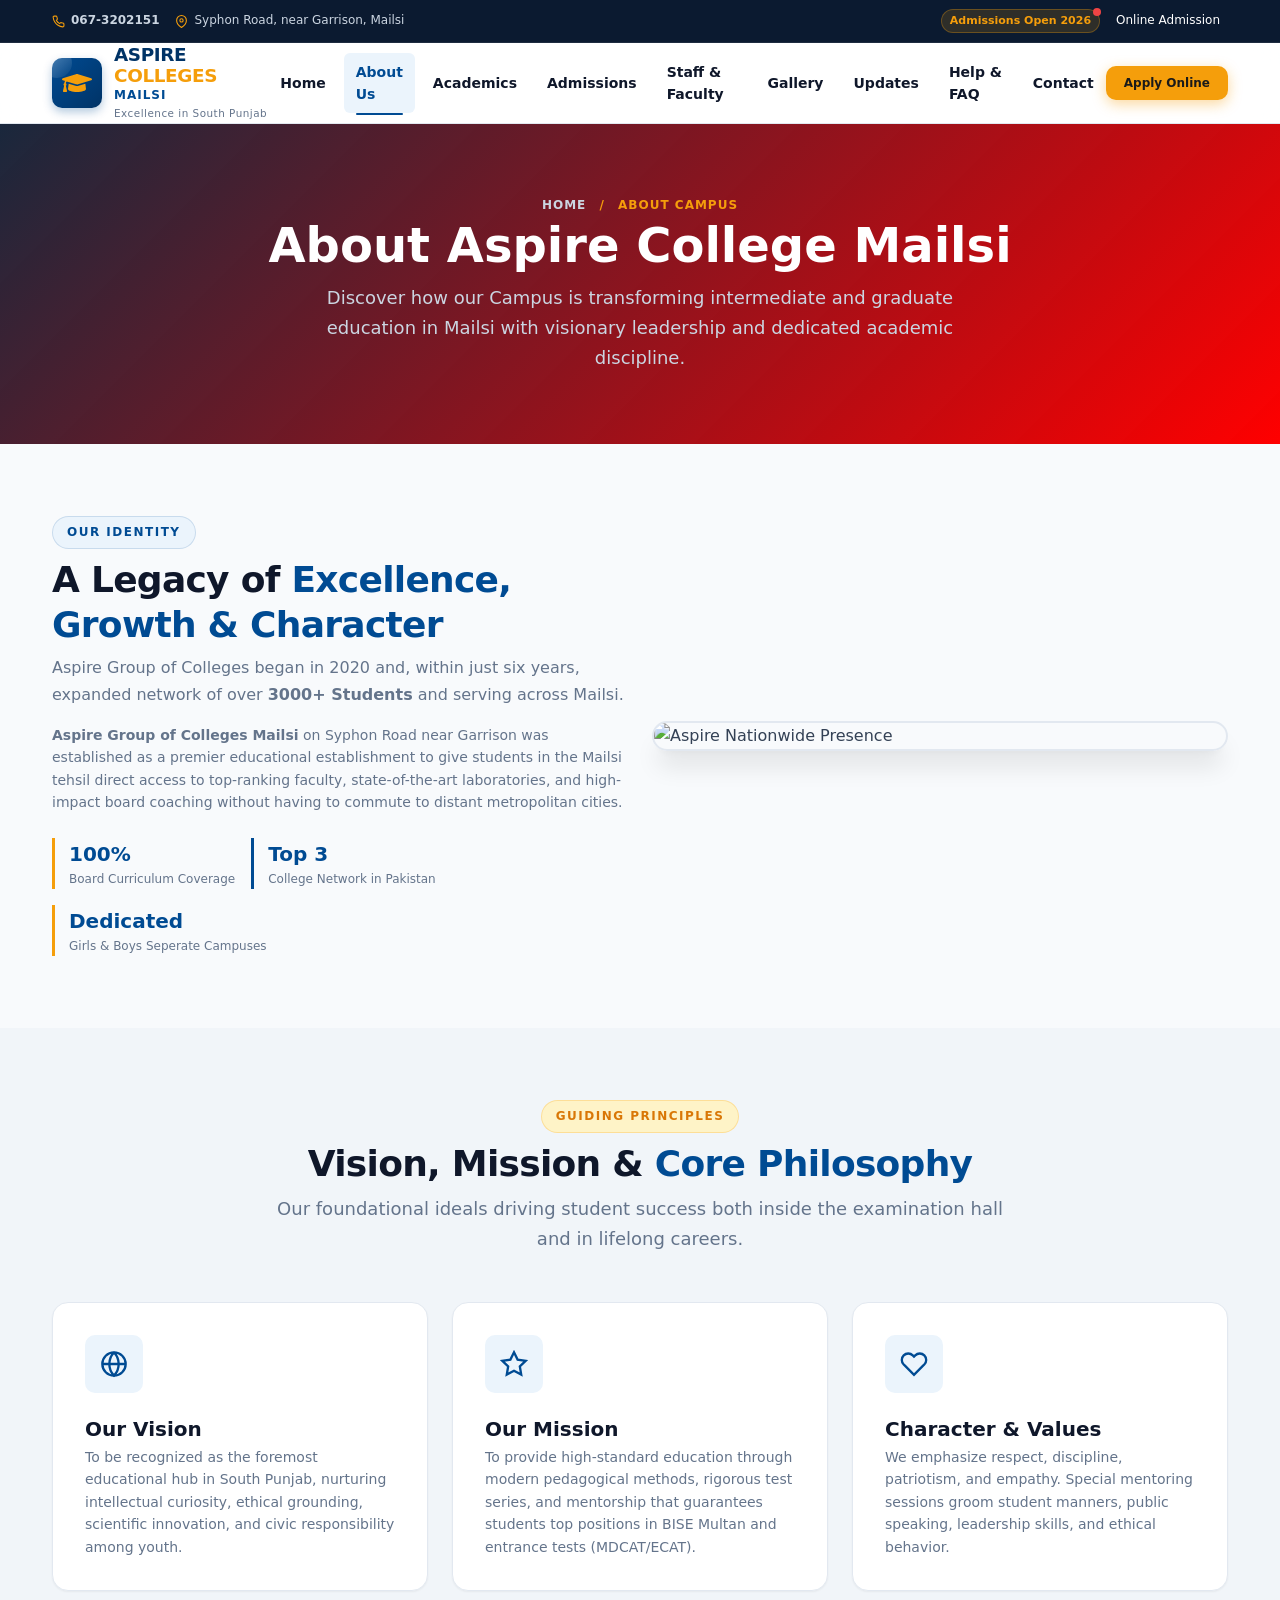
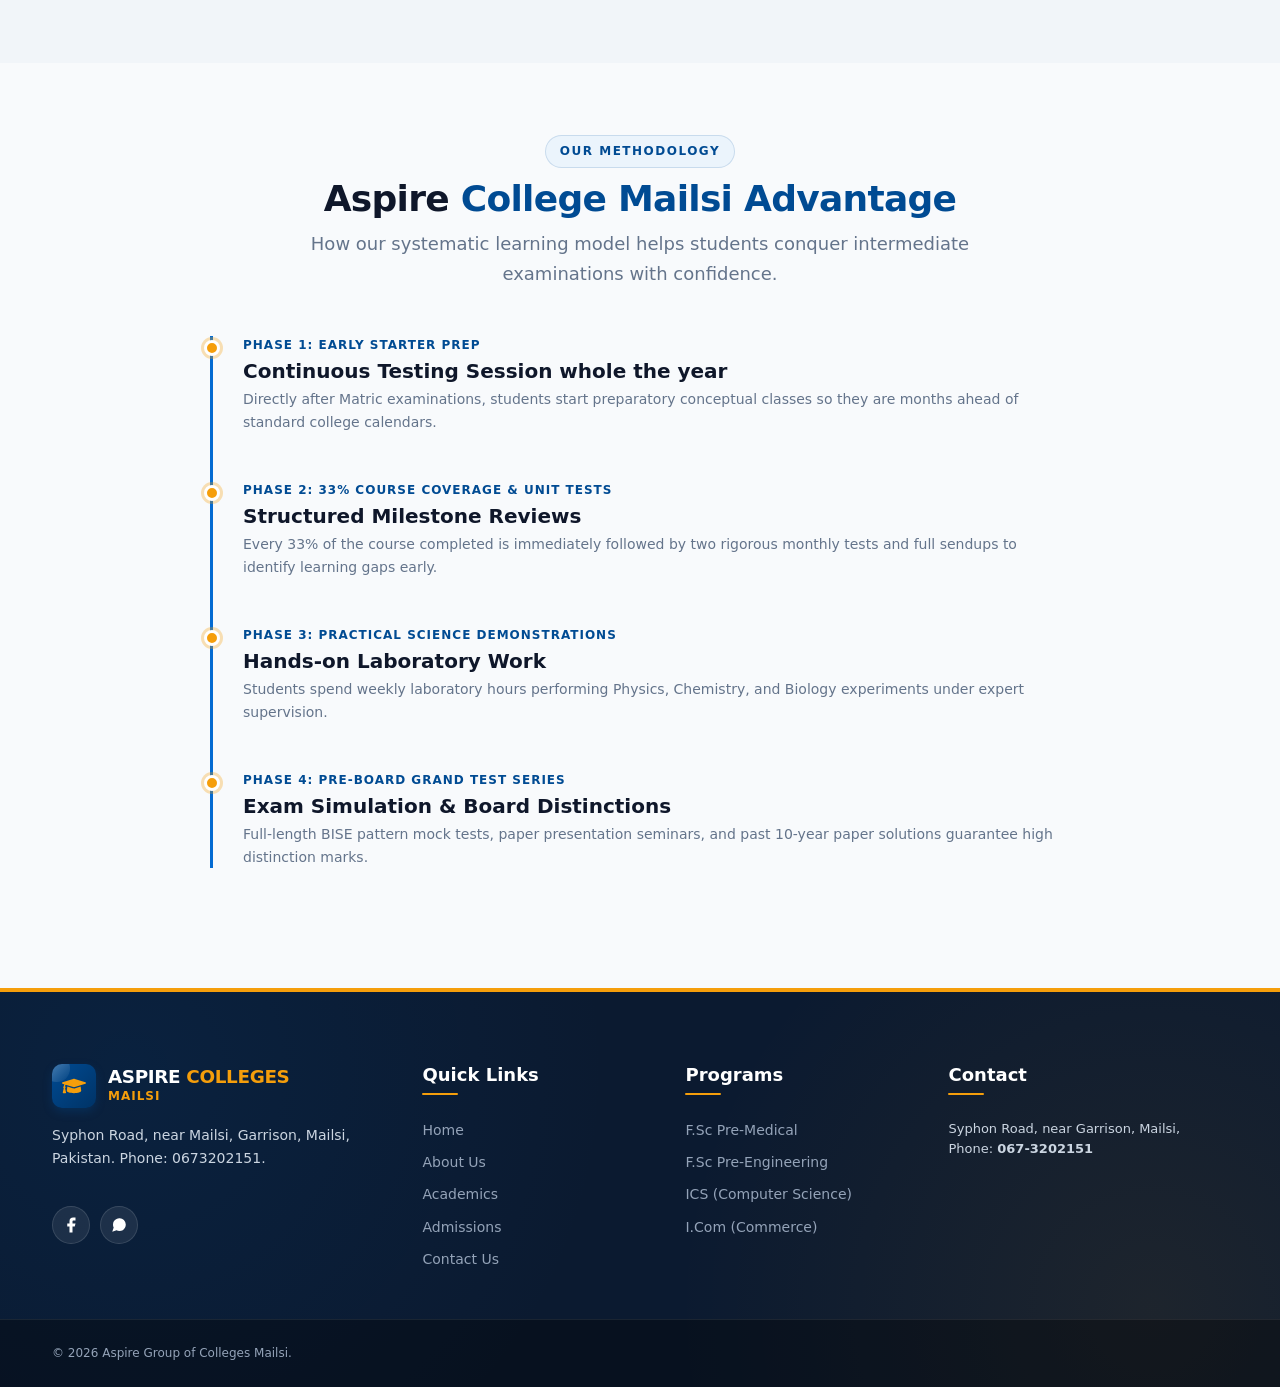
==== about.html @ 78baab75 "Updated Files" ====
<!DOCTYPE html>
<html lang="en">
<head>
  <meta charset="UTF-8">
  <meta name="viewport" content="width=device-width, initial-scale=1.0">
  <title>About Us | Aspire Group of Colleges Mailsi</title>
  <meta name="description" content="Discover the history, leadership, vision, and core values of Aspire Group of Colleges Mailsi (Ahmad Campus), located on Syphon Road near Garrison, Mailsi.">

  <!-- Style Sheets -->
  <link rel="stylesheet" href="css/variables.css">
  <link rel="stylesheet" href="css/base.css">
  <link rel="stylesheet" href="css/navbar.css">
  <link rel="stylesheet" href="css/footer.css">
  <link rel="stylesheet" href="css/components.css">
  <link rel="stylesheet" href="css/animations.css">

  <style>
    .page-hero {
      background: linear-gradient(135deg, rgba(11, 26, 48, 0.94) 0%, red),
                  url('https://aspirecolleges.edu.pk/wp-content/uploads/2023/12/campas-banner.jpg') center/cover no-repeat;
      padding: var(--space-3xl) 0;
      color: #ffffff;
      text-align: center;
    }

    .page-hero h1 {
      color: #ffffff;
      margin-bottom: var(--space-sm);
    }

    .breadcrumb {
      display: flex;
      justify-content: center;
      gap: 8px;
      font-size: var(--font-xs);
      color: var(--color-gold);
      text-transform: uppercase;
      font-weight: 700;
      letter-spacing: 1px;
    }

    .breadcrumb a {
      color: #cbd5e1;
    }

    .timeline {
      position: relative;
      max-width: 860px;
      margin: var(--space-2xl) auto 0;
      padding-left: 30px;
      border-left: 3px solid var(--color-primary-light);
    }

    .timeline-item {
      position: relative;
      margin-bottom: var(--space-2xl);
    }

    .timeline-item::before {
      content: "";
      position: absolute;
      left: -39px;
      top: 4px;
      width: 16px;
      height: 16px;
      background: var(--color-gold);
      border: 3px solid #ffffff;
      border-radius: 50%;
      box-shadow: 0 0 0 3px rgba(245, 158, 11, 0.3);
    }

    .timeline-year {
      font-size: var(--font-xs);
      font-weight: 800;
      color: var(--color-primary);
      text-transform: uppercase;
      letter-spacing: 1px;
      margin-bottom: 4px;
    }
  </style>
</head>
<body>

  <!-- Top Communication Bar -->
  <div class="top-bar">
    <div class="container top-bar-inner">
      <div class="top-bar-contact">
        <a href="tel:0673202151" class="top-bar-item">
          <svg viewBox="0 0 24 24" fill="none" stroke="currentColor" stroke-width="2"><path d="M22 16.92v3a2 2 0 0 1-2.18 2 19.79 19.79 0 0 1-8.63-3.07 19.5 19.5 0 0 1-6-6 19.79 19.79 0 0 1-3.07-8.67A2 2 0 0 1 4.11 2h3a2 2 0 0 1 2 1.72 12.84 12.84 0 0 0 .7 2.81 2 2 0 0 1-.45 2.11L8.09 9.91a16 16 0 0 0 6 6l1.27-1.27a2 2 0 0 1 2.11-.45 12.84 12.84 0 0 0 2.81.7A2 2 0 0 1 22 16.92z"></path></svg>
          <strong>067-3202151</strong>
        </a>
        <span class="top-bar-item">
          <svg viewBox="0 0 24 24" fill="none" stroke="currentColor" stroke-width="2"><path d="M21 10c0 7-9 13-9 13s-9-6-9-13a9 9 0 0 1 18 0z"></path><circle cx="12" cy="10" r="3"></circle></svg>
          Syphon Road, near Garrison, Mailsi
        </span>
      </div>
      <div class="top-bar-actions">
        <span class="top-bar-badge pulse-badge">Admissions Open 2026</span>
        <a href="admissions.html" class="top-bar-link">Online Admission</a>
      </div>
    </div>
  </div>

  <!-- Header -->
  <header class="main-header">
    <div class="container header-inner">
      <a href="index.html" class="header-brand">
        <div class="brand-crest">
          <svg viewBox="0 0 640 512"><path d="M622.34 153.2L343.4 67.5c-15.2-4.67-31.6-4.67-46.79 0L17.66 153.2c-23.54 7.23-23.54 38.36 0 45.59l48.63 14.94c-10.67 13.19-17.23 29.28-17.88 46.9C38.78 266.15 32 276.11 32 288c0 10.78 5.68 19.85 13.86 25.65L20.33 428.53C18.11 438.52 25.71 448 35.94 448h56.11c10.24 0 17.84-9.48 15.62-19.47L82.14 313.65C90.32 307.85 96 298.78 96 288c0-11.57-6.47-21.25-15.66-26.87.76-15.02 8.44-28.3 20.69-36.72L296.6 284.5c9.06 2.78 26.44 6.25 46.79 0l278.95-85.7c23.55-7.24 23.55-38.36 0-45.6zM352.79 315.09c-28.53 8.76-52.84 3.92-65.59 0l-145.02-44.55L128 384c0 35.35 85.96 64 192 64s192-28.65 192-64l-14.18-113.47-145.03 44.56z"/></svg>
        </div>
        <div class="brand-text">
          <div class="brand-name">ASPIRE <span>COLLEGES</span></div>
          <div class="brand-campus">Mailsi</div>
          <div class="brand-tagline">Excellence in South Punjab</div>
        </div>
      </a>

      <nav class="nav-menu" aria-label="Main Navigation">
        <a href="index.html" class="nav-link">Home</a>
        <a href="about.html" class="nav-link active">About Us</a>
        <a href="academics.html" class="nav-link">Academics</a>
        <a href="admissions.html" class="nav-link">Admissions</a>
        <a href="staff.html" class="nav-link">Staff & Faculty</a>
        <a href="gallery.html" class="nav-link">Gallery</a>
        <a href="updates.html" class="nav-link">Updates</a>
        <a href="help.html" class="nav-link">Help & FAQ</a>
        <a href="contact.html" class="nav-link">Contact</a>
      </nav>

      <div class="header-actions">
        <a href="admissions.html" class="btn btn-gold btn-sm btn-apply-pulse">Apply Online</a>
        <button class="mobile-toggle" aria-label="Toggle navigation menu">
          <span></span><span></span><span></span>
        </button>
      </div>
    </div>
  </header>

  <!-- Mobile Drawer -->
  <div class="mobile-drawer-overlay"></div>
  <aside class="mobile-drawer">
    <div class="mobile-drawer-header">
      <div class="brand-name" style="font-size: 1rem;">ASPIRE <span>MAILSI</span></div>
      <button class="drawer-close-btn">&times;</button>
    </div>
    <nav class="mobile-drawer-nav">
      <a href="index.html" class="mobile-nav-link">Home</a>
      <a href="about.html" class="mobile-nav-link active">About Us</a>
      <a href="academics.html" class="mobile-nav-link">Academics</a>
      <a href="admissions.html" class="mobile-nav-link">Admissions</a>
      <a href="staff.html" class="mobile-nav-link">Staff & Faculty</a>
      <a href="gallery.html" class="mobile-nav-link">Gallery</a>
      <a href="updates.html" class="mobile-nav-link">News & Updates</a>
      <a href="help.html" class="mobile-nav-link">Help & FAQs</a>
      <a href="contact.html" class="mobile-nav-link">Contact Us</a>
    </nav>
  </aside>

  <!-- Page Hero -->
  <section class="page-hero">
    <div class="container">
      <div class="breadcrumb">
        <a href="index.html">Home</a> &nbsp;/&nbsp; <span>About Campus</span>
      </div>
      <h1 class="reveal">About Aspire College Mailsi</h1>
      <p class="section-description" style="color: #cbd5e1; max-width: 650px; margin: 0 auto;" class="reveal delay-100">
        Discover how our Campus is transforming intermediate and graduate education in Mailsi with visionary leadership and dedicated academic discipline.
      </p>
    </div>
  </section>

  <!-- Institutional Overview -->
  <section class="section">
    <div class="container">
      <div class="grid grid-2 items-center">
        <div class="reveal-left">
          <span class="section-tag">Our Identity</span>
          <h2 class="section-title">A Legacy of <span class="highlight">Excellence, Growth & Character</span></h2>
          <p class="section-description" style="font-size: 1rem; margin-bottom: var(--space-md);">
            Aspire Group of Colleges began in 2020 and, within just six years, expanded network of over <strong>3000+ Students</strong> and serving across Mailsi.
          </p>
          <p class="card-text">
            <strong>Aspire Group of Colleges Mailsi</strong> on Syphon Road near Garrison was established as a premier educational establishment to give students in the Mailsi tehsil direct access to top-ranking faculty, state-of-the-art laboratories, and high-impact board coaching without having to commute to distant metropolitan cities.
          </p>
          <div style="display: flex; gap: var(--space-md); margin-top: var(--space-lg); flex-wrap: wrap;">
            <div style="border-left: 3px solid var(--color-gold); padding-left: 14px;">
              <strong style="color: var(--color-primary); font-size: 1.25rem;">100%</strong>
              <div style="font-size: 12px; color: var(--color-text-muted);">Board Curriculum Coverage</div>
            </div>
            <div style="border-left: 3px solid var(--color-primary); padding-left: 14px;">
              <strong style="color: var(--color-primary); font-size: 1.25rem;">Top 3</strong>
              <div style="font-size: 12px; color: var(--color-text-muted);">College Network in Pakistan</div>
            </div>
            <div style="border-left: 3px solid var(--color-gold); padding-left: 14px;">
              <strong style="color: var(--color-primary); font-size: 1.25rem;">Dedicated</strong>
              <div style="font-size: 12px; color: var(--color-text-muted);">Girls & Boys Seperate Campuses</div>
            </div>
          </div>
        </div>

        <div class="reveal-right">
          <img src="https://aspirecolleges.edu.pk/wp-content/uploads/2023/12/Nationwide-presence.jpg" alt="Aspire Nationwide Presence" style="border-radius: var(--radius-lg); box-shadow: var(--shadow-xl); border: 2px solid var(--color-border);">
        </div>
      </div>
    </div>
  </section>

  <!-- Vision, Mission & Core Values -->
  <section class="section section-alt">
    <div class="container">
      <div class="section-header reveal">
        <span class="section-tag gold">Guiding Principles</span>
        <h2 class="section-title">Vision, Mission & <span class="highlight">Core Philosophy</span></h2>
        <p class="section-description">Our foundational ideals driving student success both inside the examination hall and in lifelong careers.</p>
      </div>

      <div class="grid grid-3">
        <div class="card reveal delay-100">
          <div class="card-icon-wrapper">
            <svg viewBox="0 0 24 24" fill="none" stroke="currentColor" stroke-width="2"><circle cx="12" cy="12" r="10"></circle><path d="M12 2a14.5 14.5 0 0 0 0 20 14.5 14.5 0 0 0 0-20"></path><path d="M2 12h20"></path></svg>
          </div>
          <h3 class="card-title">Our Vision</h3>
          <p class="card-text">
            To be recognized as the foremost educational hub in South Punjab, nurturing intellectual curiosity, ethical grounding, scientific innovation, and civic responsibility among youth.
          </p>
        </div>

        <div class="card reveal delay-200">
          <div class="card-icon-wrapper">
            <svg viewBox="0 0 24 24" fill="none" stroke="currentColor" stroke-width="2"><polygon points="12 2 15.09 8.26 22 9.27 17 14.14 18.18 21.02 12 17.77 5.82 21.02 7 14.14 2 9.27 8.91 8.26 12 2"></polygon></svg>
          </div>
          <h3 class="card-title">Our Mission</h3>
          <p class="card-text">
            To provide high-standard education through modern pedagogical methods, rigorous test series, and mentorship that guarantees students top positions in BISE Multan and entrance tests (MDCAT/ECAT).
          </p>
        </div>

        <div class="card reveal delay-300">
          <div class="card-icon-wrapper">
            <svg viewBox="0 0 24 24" fill="none" stroke="currentColor" stroke-width="2"><path d="M20.84 4.61a5.5 5.5 0 0 0-7.78 0L12 5.67l-1.06-1.06a5.5 5.5 0 0 0-7.78 7.78l1.06 1.06L12 21.23l7.78-7.78 1.06-1.06a5.5 5.5 0 0 0 0-7.78z"></path></svg>
          </div>
          <h3 class="card-title">Character & Values</h3>
          <p class="card-text">
            We emphasize respect, discipline, patriotism, and empathy. Special mentoring sessions groom student manners, public speaking, leadership skills, and ethical behavior.
          </p>
        </div>
      </div>
    </div>
  </section>

  <!-- Educational Methodology: The Aspire Difference -->
  <section class="section">
    <div class="container">
      <div class="section-header reveal">
        <span class="section-tag">Our Methodology</span>
        <h2 class="section-title">Aspire <span class="highlight">College Mailsi Advantage</span></h2>
        <p class="section-description">How our systematic learning model helps students conquer intermediate examinations with confidence.</p>
      </div>

      <div class="timeline">
        <div class="timeline-item reveal delay-100">
          <div class="timeline-year">Phase 1: Early Starter Prep</div>
          <h3 class="card-title">Continuous Testing Session whole the year</h3>
          <p class="card-text">Directly after Matric examinations, students start preparatory conceptual classes so they are months ahead of standard college calendars.</p>
        </div>

        <div class="timeline-item reveal delay-200">
          <div class="timeline-year">Phase 2: 33% Course Coverage & Unit Tests</div>
          <h3 class="card-title">Structured Milestone Reviews</h3>
          <p class="card-text">Every 33% of the course completed is immediately followed by two rigorous monthly tests and full sendups to identify learning gaps early.</p>
        </div>

        <div class="timeline-item reveal delay-300">
          <div class="timeline-year">Phase 3: Practical Science Demonstrations</div>
          <h3 class="card-title">Hands-on Laboratory Work</h3>
          <p class="card-text">Students spend weekly laboratory hours performing Physics, Chemistry, and Biology experiments under expert supervision.</p>
        </div>

        <div class="timeline-item reveal delay-400">
          <div class="timeline-year">Phase 4: Pre-Board Grand Test Series</div>
          <h3 class="card-title">Exam Simulation & Board Distinctions</h3>
          <p class="card-text">Full-length BISE pattern mock tests, paper presentation seminars, and past 10-year paper solutions guarantee high distinction marks.</p>
        </div>
      </div>
    </div>
  </section>

  <!-- Footer -->
  <footer class="site-footer">
    <div class="container footer-top">
      <div class="footer-grid">
        <div class="footer-col-about">
          <div class="footer-brand">
            <div class="brand-crest" style="width: 44px; height: 44px;">
              <svg viewBox="0 0 640 512" style="width: 24px; height: 24px;"><path d="M622.34 153.2L343.4 67.5c-15.2-4.67-31.6-4.67-46.79 0L17.66 153.2c-23.54 7.23-23.54 38.36 0 45.59l48.63 14.94c-10.67 13.19-17.23 29.28-17.88 46.9C38.78 266.15 32 276.11 32 288c0 10.78 5.68 19.85 13.86 25.65L20.33 428.53C18.11 438.52 25.71 448 35.94 448h56.11c10.24 0 17.84-9.48 15.62-19.47L82.14 313.65C90.32 307.85 96 298.78 96 288c0-11.57-6.47-21.25-15.66-26.87.76-15.02 8.44-28.3 20.69-36.72L296.6 284.5c9.06 2.78 26.44 6.25 46.79 0l278.95-85.7c23.55-7.24 23.55-38.36 0-45.6zM352.79 315.09c-28.53 8.76-52.84 3.92-65.59 0l-145.02-44.55L128 384c0 35.35 85.96 64 192 64s192-28.65 192-64l-14.18-113.47-145.03 44.56z"/></svg>
            </div>
            <div class="brand-text">
              <div class="brand-name">ASPIRE <span>COLLEGES</span></div>
              <div class="brand-campus">Mailsi</div>
            </div>
          </div>
          <p class="footer-desc">Syphon Road, near Mailsi, Garrison, Mailsi, Pakistan. Phone: 0673202151.</p>
          <div class="social-links">
            <a href="https://www.facebook.com/aspirecolleges" class="social-btn social-fb" target="_blank" rel="noopener"><svg viewBox="0 0 24 24"><path d="M18 2h-3a5 5 0 0 0-5 5v3H7v4h3v8h4v-8h3l1-4h-4V7a1 1 0 0 1 1-1h3z"/></svg></a>
            <a href="https://api.whatsapp.com/send?phone=92673202151" class="social-btn social-wa" target="_blank" rel="noopener"><svg viewBox="0 0 24 24"><path d="M21 11.5a8.38 8.38 0 0 1-.9 3.8 8.5 8.5 0 0 1-7.6 4.7 8.38 8.38 0 0 1-3.8-.9L3 21l1.9-5.7a8.38 8.38 0 0 1-.9-3.8 8.5 8.5 0 0 1 4.7-7.6 8.38 8.38 0 0 1 3.8-.9h.5a8.48 8.48 0 0 1 8 8v.5z"></path></svg></a>
          </div>
        </div>
        <div>
          <h3 class="footer-heading">Quick Links</h3>
          <ul class="footer-links">
            <li class="footer-link-item"><a href="index.html">Home</a></li>
            <li class="footer-link-item"><a href="about.html">About Us</a></li>
            <li class="footer-link-item"><a href="academics.html">Academics</a></li>
            <li class="footer-link-item"><a href="admissions.html">Admissions</a></li>
            <li class="footer-link-item"><a href="contact.html">Contact Us</a></li>
          </ul>
        </div>
        <div>
          <h3 class="footer-heading">Programs</h3>
          <ul class="footer-links">
            <li class="footer-link-item"><a href="academics.html">F.Sc Pre-Medical</a></li>
            <li class="footer-link-item"><a href="academics.html">F.Sc Pre-Engineering</a></li>
            <li class="footer-link-item"><a href="academics.html">ICS (Computer Science)</a></li>
            <li class="footer-link-item"><a href="academics.html">I.Com (Commerce)</a></li>
          </ul>
        </div>
        <div>
          <h3 class="footer-heading">Contact</h3>
          <p style="color: #cbd5e1; font-size: 13px;">Syphon Road, near Garrison, Mailsi,<br>Phone: <strong>067-3202151</strong><br></p>
        </div>
      </div>
    </div>
    <div class="footer-bottom">
      <div class="container footer-bottom-inner">
        <div class="copyright-text">&copy; <span class="current-year">2026</span> Aspire Group of Colleges Mailsi.</div>
      </div>
    </div>
  </footer>

  <script src="js/main.js"></script>
  <script src="js/animations.js"></script>
</body>
</html>
---- css/variables.css ----
/* ==========================================================================
   ASPIRE GROUP OF COLLEGES MAILSI (AHMAD CAMPUS)
   Design Tokens & CSS Variables
   ========================================================================== */

:root {
  /* Brand Color Palette (Aspire Identity) */
  --color-primary: #004b93;
  --color-primary-dark: #003366;
  --color-primary-hover: #003870;
  --color-primary-light: #046bd2;
  --color-primary-subtle: #ebf4fc;
  --color-primary-glow: rgba(0, 75, 147, 0.25);

  /* Secondary & Accents */
  --color-navy: #0b1a30;
  --color-navy-surface: #132742;
  --color-gold: #f59e0b;
  --color-gold-hover: #d97706;
  --color-gold-light: #fef3c7;
  --color-gold-glow: rgba(245, 158, 11, 0.3);

  /* Functional Status Colors */
  --color-success: #10b981;
  --color-success-bg: #ecfdf5;
  --color-warning: #f59e0b;
  --color-danger: #ef4444;
  --color-info: #0284c7;

  /* Neutrals & Surfaces */
  --color-bg-page: #f8fafc;
  --color-bg-alt: #f1f5f9;
  --color-bg-card: #ffffff;
  --color-bg-glass: rgba(255, 255, 255, 0.88);
  --color-border: #e2e8f0;
  --color-border-hover: #cbd5e1;

  /* Typography Colors */
  --color-text-title: #0f172a;
  --color-text-body: #334155;
  --color-text-muted: #64748b;
  --color-text-light: #94a3b8;
  --color-text-inverse: #ffffff;

  /* Fonts */
  --font-family-base: system-ui, -apple-system, BlinkMacSystemFont, "Segoe UI", Roboto, Oxygen, Ubuntu, Cantarell, "Helvetica Neue", sans-serif;
  --font-family-heading: system-ui, -apple-system, BlinkMacSystemFont, "Segoe UI", Roboto, Oxygen, Ubuntu, Cantarell, sans-serif;

  /* Typography Scale */
  --font-xs: 0.75rem;    /* 12px */
  --font-sm: 0.875rem;   /* 14px */
  --font-base: 1rem;     /* 16px */
  --font-md: 1.125rem;   /* 18px */
  --font-lg: 1.25rem;    /* 20px */
  --font-xl: 1.5rem;     /* 24px */
  --font-2xl: 1.875rem;  /* 30px */
  --font-3xl: 2.25rem;   /* 36px */
  --font-4xl: 3rem;      /* 48px */

  /* Spacing */
  --space-xs: 0.25rem;
  --space-sm: 0.5rem;
  --space-md: 1rem;
  --space-lg: 1.5rem;
  --space-xl: 2rem;
  --space-2xl: 3rem;
  --space-3xl: 4.5rem;

  /* Radius */
  --radius-sm: 6px;
  --radius-md: 10px;
  --radius-lg: 16px;
  --radius-xl: 24px;
  --radius-full: 9999px;

  /* Elevation & Shadows */
  --shadow-sm: 0 1px 2px 0 rgba(0, 0, 0, 0.05);
  --shadow-md: 0 4px 6px -1px rgba(0, 0, 0, 0.07), 0 2px 4px -2px rgba(0, 0, 0, 0.05);
  --shadow-lg: 0 10px 15px -3px rgba(0, 0, 0, 0.08), 0 4px 6px -4px rgba(0, 0, 0, 0.04);
  --shadow-xl: 0 20px 25px -5px rgba(0, 0, 0, 0.1), 0 8px 10px -6px rgba(0, 0, 0, 0.05);
  --shadow-glow-blue: 0 0 20px rgba(0, 75, 147, 0.35);
  --shadow-glow-gold: 0 0 20px rgba(245, 158, 11, 0.4);

  /* Transitions */
  --transition-fast: 0.15s ease;
  --transition-normal: 0.3s cubic-bezier(0.16, 1, 0.3, 1);
  --transition-slow: 0.5s cubic-bezier(0.16, 1, 0.3, 1);

  /* Container */
  --container-max-width: 1240px;
  --header-height: 80px;
  --topbar-height: 42px;
}
---- css/base.css ----
/* ==========================================================================
   ASPIRE GROUP OF COLLEGES MAILSI (AHMAD CAMPUS)
   Base Styles, Reset, Grid & Utility Classes
   ========================================================================== */

*, *::before, *::after {
  box-sizing: border-box;
  margin: 0;
  padding: 0;
}

html {
  font-size: 100%;
  scroll-behavior: smooth;
  -webkit-text-size-adjust: 100%;
}

body {
  font-family: var(--font-family-base);
  font-size: var(--font-base);
  line-height: 1.6;
  color: var(--color-text-body);
  background-color: var(--color-bg-page);
  overflow-x: hidden;
  position: relative;
  -webkit-font-smoothing: antialiased;
  -moz-osx-font-smoothing: grayscale;
}

/* Typography Defaults */
h1, h2, h3, h4, h5, h6 {
  font-family: var(--font-family-heading);
  color: var(--color-text-title);
  font-weight: 700;
  line-height: 1.25;
}

h1 { font-size: clamp(2rem, 4vw + 1rem, var(--font-4xl)); }
h2 { font-size: clamp(1.6rem, 2.5vw + 0.8rem, var(--font-3xl)); }
h3 { font-size: clamp(1.25rem, 1.5vw + 0.6rem, var(--font-2xl)); }
h4 { font-size: var(--font-xl); }
h5 { font-size: var(--font-lg); }
h6 { font-size: var(--font-md); }

p {
  margin-bottom: 1rem;
}

p:last-child {
  margin-bottom: 0;
}

a {
  color: var(--color-primary-light);
  text-decoration: none;
  transition: color var(--transition-fast);
}

a:hover {
  color: var(--color-primary);
}

img, svg, video {
  display: block;
  max-width: 100%;
  height: auto;
}

ul, ol {
  list-style: none;
}

/* Common Layout Containers */
.container {
  width: 100%;
  max-width: var(--container-max-width);
  margin-left: auto;
  margin-right: auto;
  padding-left: var(--space-md);
  padding-right: var(--space-md);
}

@media (min-width: 768px) {
  .container {
    padding-left: var(--space-xl);
    padding-right: var(--space-xl);
  }
}

.section {
  padding: var(--space-3xl) 0;
  position: relative;
}

.section-alt {
  background-color: var(--color-bg-alt);
}

.section-navy {
  background-color: var(--color-navy);
  color: var(--color-text-inverse);
}

.section-navy h1, .section-navy h2, .section-navy h3, .section-navy h4 {
  color: var(--color-text-inverse);
}

.section-navy .section-subtitle {
  color: var(--color-gold);
}

/* Section Header Component */
.section-header {
  text-align: center;
  max-width: 760px;
  margin: 0 auto var(--space-2xl);
}

.section-header.text-left {
  text-align: left;
  margin-left: 0;
}

.section-tag {
  display: inline-flex;
  align-items: center;
  gap: 6px;
  font-size: var(--font-xs);
  font-weight: 700;
  text-transform: uppercase;
  letter-spacing: 1.5px;
  padding: 6px 14px;
  background-color: var(--color-primary-subtle);
  color: var(--color-primary);
  border-radius: var(--radius-full);
  margin-bottom: var(--space-sm);
  border: 1px solid rgba(0, 75, 147, 0.15);
}

.section-tag.gold {
  background-color: var(--color-gold-light);
  color: var(--color-gold-hover);
  border-color: rgba(245, 158, 11, 0.25);
}

.section-title {
  margin-bottom: var(--space-sm);
  letter-spacing: -0.02em;
}

.section-title span.highlight {
  color: var(--color-primary);
  position: relative;
}

.section-title span.highlight-gold {
  color: var(--color-gold);
}

.section-description {
  font-size: var(--font-md);
  color: var(--color-text-muted);
  line-height: 1.65;
}

.section-navy .section-description {
  color: var(--color-text-light);
}

/* Button System */
.btn {
  display: inline-flex;
  align-items: center;
  justify-content: center;
  gap: 8px;
  font-family: inherit;
  font-size: var(--font-sm);
  font-weight: 600;
  line-height: 1;
  padding: 14px 26px;
  border-radius: var(--radius-md);
  border: 2px solid transparent;
  cursor: pointer;
  transition: all var(--transition-normal);
  text-align: center;
  user-select: none;
  white-space: nowrap;
}

.btn-primary {
  background-color: var(--color-primary);
  color: #ffffff;
  box-shadow: 0 4px 14px rgba(0, 75, 147, 0.35);
}

.btn-primary:hover {
  background-color: var(--color-primary-dark);
  color: #ffffff;
  transform: translateY(-2px);
  box-shadow: 0 6px 20px rgba(0, 75, 147, 0.45);
}

.btn-gold {
  background-color: var(--color-gold);
  color: #1a1a1a;
  box-shadow: 0 4px 14px rgba(245, 158, 11, 0.35);
  font-weight: 700;
}

.btn-gold:hover {
  background-color: var(--color-gold-hover);
  color: #ffffff;
  transform: translateY(-2px);
  box-shadow: 0 6px 20px rgba(245, 158, 11, 0.45);
}

.btn-outline {
  background-color: transparent;
  border-color: var(--color-primary);
  color: var(--color-primary);
}

.btn-outline:hover {
  background-color: var(--color-primary);
  color: #ffffff;
  transform: translateY(-2px);
}

.btn-outline-white {
  background-color: transparent;
  border-color: #ffffff;
  color: #ffffff;
}

.btn-outline-white:hover {
  background-color: #ffffff;
  color: var(--color-primary);
  transform: translateY(-2px);
}

.btn-sm {
  padding: 9px 16px;
  font-size: var(--font-xs);
}

.btn-lg {
  padding: 16px 32px;
  font-size: var(--font-base);
}

.btn-block {
  display: flex;
  width: 100%;
}

/* Badges */
.badge {
  display: inline-flex;
  align-items: center;
  gap: 4px;
  padding: 4px 10px;
  font-size: var(--font-xs);
  font-weight: 600;
  border-radius: var(--radius-full);
}

.badge-primary { background: var(--color-primary-subtle); color: var(--color-primary); }
.badge-gold { background: var(--color-gold-light); color: var(--color-gold-hover); }
.badge-success { background: var(--color-success-bg); color: var(--color-success); }
.badge-navy { background: var(--color-navy); color: #ffffff; }

/* Grid Helpers */
.grid {
  display: grid;
  gap: var(--space-lg);
}

.grid-2 { grid-template-columns: repeat(1, 1fr); }
.grid-3 { grid-template-columns: repeat(1, 1fr); }
.grid-4 { grid-template-columns: repeat(1, 1fr); }

@media (min-width: 640px) {
  .grid-2 { grid-template-columns: repeat(2, 1fr); }
  .grid-3 { grid-template-columns: repeat(2, 1fr); }
  .grid-4 { grid-template-columns: repeat(2, 1fr); }
}

@media (min-width: 992px) {
  .grid-3 { grid-template-columns: repeat(3, 1fr); }
  .grid-4 { grid-template-columns: repeat(4, 1fr); }
}

/* Flex Helpers */
.flex { display: flex; }
.flex-col { flex-direction: column; }
.items-center { align-items: center; }
.justify-between { justify-content: space-between; }
.justify-center { justify-content: center; }
.gap-sm { gap: var(--space-sm); }
.gap-md { gap: var(--space-md); }
.gap-lg { gap: var(--space-lg); }

/* Text Utilities */
.text-center { text-align: center; }
.text-left { text-align: left; }
.text-right { text-align: right; }
.text-muted { color: var(--color-text-muted); }
.text-primary { color: var(--color-primary); }
.text-gold { color: var(--color-gold); }

/* Floating Action / WhatsApp Widget */
.floating-actions {
  position: fixed;
  bottom: 24px;
  right: 24px;
  z-index: 999;
  display: flex;
  flex-direction: column;
  gap: 12px;
}

.whatsapp-float {
  width: 54px;
  height: 54px;
  background-color: #25d366;
  color: #ffffff;
  border-radius: 50%;
  display: flex;
  align-items: center;
  justify-content: center;
  box-shadow: 0 4px 15px rgba(37, 211, 102, 0.45);
  transition: all var(--transition-normal);
  text-decoration: none;
}

.whatsapp-float:hover {
  transform: scale(1.1);
  color: #ffffff;
  box-shadow: 0 6px 20px rgba(37, 211, 102, 0.6);
}

.back-to-top {
  width: 44px;
  height: 44px;
  background-color: var(--color-primary);
  color: #ffffff;
  border-radius: 50%;
  display: flex;
  align-items: center;
  justify-content: center;
  box-shadow: var(--shadow-md);
  border: none;
  cursor: pointer;
  opacity: 0;
  visibility: hidden;
  transform: translateY(10px);
  transition: all var(--transition-normal);
}

.back-to-top.visible {
  opacity: 1;
  visibility: visible;
  transform: translateY(0);
}

.back-to-top:hover {
  background-color: var(--color-primary-dark);
  transform: translateY(-3px);
}

/* Reading Progress Bar */
.scroll-progress-bar {
  position: fixed;
  top: 0;
  left: 0;
  height: 3px;
  width: 0%;
  background: linear-gradient(90deg, var(--color-primary-light), var(--color-gold));
  z-index: 10000;
  transition: width 0.1s ease-out;
}
---- css/navbar.css ----
/* ==========================================================================
   ASPIRE GROUP OF COLLEGES MAILSI (AHMAD CAMPUS)
   Navigation Header, Top Bar & Mobile Menu
   ========================================================================== */

/* Top Information Bar */
.top-bar {
  background-color: var(--color-navy);
  color: var(--color-text-light);
  font-size: var(--font-xs);
  border-bottom: 1px solid rgba(255, 255, 255, 0.08);
  position: relative;
  z-index: 1001;
}

.top-bar-inner {
  display: flex;
  justify-content: space-between;
  align-items: center;
  height: var(--topbar-height);
}

.top-bar-contact {
  display: flex;
  align-items: center;
  gap: var(--space-md);
  flex-wrap: wrap;
}

.top-bar-item {
  display: inline-flex;
  align-items: center;
  gap: 6px;
  color: #cbd5e1;
  text-decoration: none;
  transition: color var(--transition-fast);
}

.top-bar-item:hover {
  color: var(--color-gold);
}

.top-bar-item svg {
  width: 13px;
  height: 13px;
  color: var(--color-gold);
  flex-shrink: 0;
}

.top-bar-actions {
  display: flex;
  align-items: center;
  gap: var(--space-sm);
}

.top-bar-badge {
  background: rgba(245, 158, 11, 0.15);
  color: var(--color-gold);
  border: 1px solid rgba(245, 158, 11, 0.3);
  padding: 2px 8px;
  border-radius: var(--radius-full);
  font-weight: 600;
  font-size: 11px;
}

.top-bar-link {
  color: #ffffff;
  font-weight: 500;
  display: inline-flex;
  align-items: center;
  gap: 4px;
  padding: 3px 8px;
  border-radius: var(--radius-sm);
  transition: background var(--transition-fast);
}

.top-bar-link:hover {
  background: rgba(255, 255, 255, 0.1);
  color: var(--color-gold);
}

/* Main Header */
.main-header {
  position: sticky;
  top: 0;
  left: 0;
  width: 100%;
  background: var(--color-bg-glass);
  backdrop-filter: blur(12px);
  -webkit-backdrop-filter: blur(12px);
  border-bottom: 1px solid var(--color-border);
  z-index: 1000;
  transition: all var(--transition-normal);
}

.main-header.header-scrolled {
  background: rgba(255, 255, 255, 0.96);
  box-shadow: var(--shadow-md);
  border-bottom-color: rgba(0, 75, 147, 0.12);
}

.header-inner {
  display: flex;
  justify-content: space-between;
  align-items: center;
  height: var(--header-height);
}

/* Brand Logo Styling */
.header-brand {
  display: flex;
  align-items: center;
  gap: 12px;
  text-decoration: none;
  user-select: none;
}

.brand-crest {
  width: 50px;
  height: 50px;
  background: linear-gradient(135deg, var(--color-primary), var(--color-primary-dark));
  border-radius: var(--radius-md);
  display: flex;
  align-items: center;
  justify-content: center;
  color: #ffffff;
  box-shadow: 0 4px 10px rgba(0, 75, 147, 0.3);
  position: relative;
  overflow: hidden;
  flex-shrink: 0;
}

.brand-crest::before {
  content: "";
  position: absolute;
  top: -20%;
  left: -20%;
  width: 60%;
  height: 60%;
  background: linear-gradient(135deg, rgba(255, 255, 255, 0.4), transparent);
  border-radius: 50%;
}

.brand-crest svg {
  width: 30px;
  height: 30px;
  fill: var(--color-gold);
}

.brand-text {
  display: flex;
  flex-direction: column;
}

.brand-name {
  font-family: var(--font-family-heading);
  font-size: 1.15rem;
  font-weight: 800;
  color: var(--color-primary-dark);
  letter-spacing: -0.02em;
  line-height: 1.15;
}

.brand-name span {
  color: var(--color-gold);
}

.brand-campus {
  font-size: 0.75rem;
  font-weight: 700;
  color: var(--color-primary);
  text-transform: uppercase;
  letter-spacing: 1px;
}

.brand-tagline {
  font-size: 0.65rem;
  color: var(--color-text-muted);
  letter-spacing: 0.5px;
}

/* Navigation Links */
.nav-menu {
  display: none;
  align-items: center;
  gap: 6px;
}

@media (min-width: 1024px) {
  .nav-menu {
    display: flex;
  }
}

.nav-link {
  color: var(--color-text-title);
  font-weight: 600;
  font-size: var(--font-sm);
  padding: 8px 12px;
  border-radius: var(--radius-sm);
  position: relative;
  transition: all var(--transition-fast);
  text-decoration: none;
}

.nav-link:hover {
  color: var(--color-primary);
  background-color: var(--color-primary-subtle);
}

.nav-link.active {
  color: var(--color-primary);
  background-color: var(--color-primary-subtle);
}

.nav-link.active::after {
  content: "";
  position: absolute;
  bottom: -2px;
  left: 12px;
  right: 12px;
  height: 2.5px;
  background-color: var(--color-primary);
  border-radius: var(--radius-full);
}

/* Header CTAs */
.header-actions {
  display: flex;
  align-items: center;
  gap: 12px;
}

.btn-apply-pulse {
  position: relative;
  overflow: hidden;
  box-shadow: 0 4px 14px rgba(245, 158, 11, 0.4);
}

.btn-apply-pulse::before {
  content: "";
  position: absolute;
  top: 50%;
  left: 50%;
  width: 120%;
  height: 120%;
  background: radial-gradient(circle, rgba(255, 255, 255, 0.5) 10%, transparent 70%);
  transform: translate(-50%, -50%) scale(0);
  animation: pulseGlow 2.5s infinite ease-out;
}

/* Mobile Toggle Hamburger */
.mobile-toggle {
  display: flex;
  flex-direction: column;
  justify-content: center;
  align-items: center;
  gap: 5px;
  width: 42px;
  height: 42px;
  background: var(--color-primary-subtle);
  border: 1px solid var(--color-border);
  border-radius: var(--radius-sm);
  cursor: pointer;
  padding: 8px;
  transition: all var(--transition-fast);
}

.mobile-toggle:hover {
  background: rgba(0, 75, 147, 0.15);
}

.mobile-toggle span {
  display: block;
  width: 22px;
  height: 2px;
  background-color: var(--color-primary-dark);
  border-radius: 2px;
  transition: all var(--transition-normal);
}

.mobile-toggle.is-active span:nth-child(1) {
  transform: translateY(7px) rotate(45deg);
}

.mobile-toggle.is-active span:nth-child(2) {
  opacity: 0;
  transform: translateX(-10px);
}

.mobile-toggle.is-active span:nth-child(3) {
  transform: translateY(-7px) rotate(-45deg);
}

@media (min-width: 1024px) {
  .mobile-toggle {
    display: none;
  }
}

/* Mobile Drawer Menu */
.mobile-drawer-overlay {
  position: fixed;
  inset: 0;
  background: rgba(11, 26, 48, 0.6);
  backdrop-filter: blur(4px);
  z-index: 1999;
  opacity: 0;
  visibility: hidden;
  transition: all var(--transition-normal);
}

.mobile-drawer-overlay.is-open {
  opacity: 1;
  visibility: visible;
}

.mobile-drawer {
  position: fixed;
  top: 0;
  right: -320px;
  width: 300px;
  height: 100vh;
  background: #ffffff;
  z-index: 2000;
  box-shadow: var(--shadow-xl);
  display: flex;
  flex-direction: column;
  transition: transform var(--transition-normal);
  overflow-y: auto;
}

.mobile-drawer.is-open {
  transform: translateX(-320px);
}

.mobile-drawer-header {
  padding: var(--space-lg);
  border-bottom: 1px solid var(--color-border);
  display: flex;
  justify-content: space-between;
  align-items: center;
}

.drawer-close-btn {
  background: none;
  border: none;
  font-size: 1.5rem;
  color: var(--color-text-muted);
  cursor: pointer;
}

.mobile-drawer-nav {
  padding: var(--space-md) var(--space-lg);
  display: flex;
  flex-direction: column;
  gap: 4px;
}

.mobile-nav-link {
  display: flex;
  align-items: center;
  gap: 12px;
  padding: 12px 14px;
  color: var(--color-text-title);
  font-weight: 600;
  font-size: var(--font-sm);
  border-radius: var(--radius-md);
  text-decoration: none;
  transition: all var(--transition-fast);
}

.mobile-nav-link svg {
  width: 18px;
  height: 18px;
  color: var(--color-primary);
}

.mobile-nav-link:hover, .mobile-nav-link.active {
  background: var(--color-primary-subtle);
  color: var(--color-primary);
}

.mobile-drawer-footer {
  margin-top: auto;
  padding: var(--space-lg);
  border-top: 1px solid var(--color-border);
  background: var(--color-bg-page);
}

.mobile-drawer-footer .contact-info {
  font-size: var(--font-xs);
  color: var(--color-text-muted);
  margin-bottom: var(--space-md);
}

/* News Flash Ticker Bar */
.news-ticker-bar {
  background: var(--color-primary-dark);
  color: #ffffff;
  padding: 8px 0;
  font-size: var(--font-xs);
  display: flex;
  align-items: center;
  overflow: hidden;
  border-bottom: 2px solid var(--color-gold);
}

.ticker-wrapper {
  display: flex;
  align-items: center;
  gap: var(--space-md);
  width: 100%;
}

.ticker-label {
  display: inline-flex;
  align-items: center;
  gap: 6px;
  background: var(--color-gold);
  color: #1a1a1a;
  font-weight: 800;
  text-transform: uppercase;
  padding: 2px 10px;
  border-radius: var(--radius-sm);
  flex-shrink: 0;
  font-size: 11px;
}

.ticker-content {
  white-space: nowrap;
  overflow: hidden;
  position: relative;
  flex-grow: 1;
}

.ticker-text {
  display: inline-block;
  animation: marquee 25s linear infinite;
}

.ticker-text a {
  color: #e2e8f0;
  margin-right: 40px;
  text-decoration: none;
}

.ticker-text a:hover {
  color: var(--color-gold);
  text-decoration: underline;
}
---- css/footer.css ----
/* ==========================================================================
   ASPIRE GROUP OF COLLEGES MAILSI (AHMAD CAMPUS)
   Footer Styles & Social Links
   ========================================================================== */

.site-footer {
  background-color: var(--color-navy);
  color: #94a3b8;
  padding-top: var(--space-3xl);
  font-size: var(--font-sm);
  border-top: 4px solid var(--color-gold);
  position: relative;
  overflow: hidden;
}

.site-footer::before {
  content: "";
  position: absolute;
  top: 0;
  left: 0;
  right: 0;
  bottom: 0;
  background: radial-gradient(circle at 10% 20%, rgba(0, 75, 147, 0.15) 0%, transparent 40%),
              radial-gradient(circle at 90% 80%, rgba(245, 158, 11, 0.08) 0%, transparent 40%);
  pointer-events: none;
}

.footer-top {
  padding-bottom: var(--space-2xl);
  position: relative;
  z-index: 1;
}

.footer-grid {
  display: grid;
  grid-template-columns: 1fr;
  gap: var(--space-2xl);
}

@media (min-width: 640px) {
  .footer-grid {
    grid-template-columns: repeat(2, 1fr);
  }
}

@media (min-width: 1024px) {
  .footer-grid {
    grid-template-columns: 1.5fr 1fr 1fr 1.3fr;
  }
}

/* Footer Column 1: Brand & About */
.footer-col-about {
  display: flex;
  flex-direction: column;
  gap: var(--space-md);
}

.footer-brand {
  display: flex;
  align-items: center;
  gap: 12px;
  text-decoration: none;
}

.footer-brand .brand-name {
  color: #ffffff;
}

.footer-brand .brand-name span {
  color: var(--color-gold);
}

.footer-brand .brand-campus {
  color: var(--color-gold);
}

.footer-desc {
  line-height: 1.65;
  color: #cbd5e1;
  font-size: var(--font-sm);
}

.footer-affiliation {
  display: inline-flex;
  align-items: center;
  gap: 8px;
  background: rgba(255, 255, 255, 0.05);
  border: 1px solid rgba(255, 255, 255, 0.1);
  padding: 8px 12px;
  border-radius: var(--radius-sm);
  font-size: var(--font-xs);
  color: #e2e8f0;
}

.footer-affiliation svg {
  width: 16px;
  height: 16px;
  color: var(--color-gold);
}

.social-links {
  display: flex;
  align-items: center;
  gap: 10px;
  margin-top: var(--space-xs);
}

.social-btn {
  width: 38px;
  height: 38px;
  background: rgba(255, 255, 255, 0.08);
  border: 1px solid rgba(255, 255, 255, 0.12);
  border-radius: 50%;
  display: flex;
  align-items: center;
  justify-content: center;
  color: #ffffff;
  transition: all var(--transition-normal);
  text-decoration: none;
}

.social-btn svg {
  width: 18px;
  height: 18px;
  fill: currentColor;
}

.social-btn:hover {
  background: var(--color-primary-light);
  color: #ffffff;
  transform: translateY(-3px);
  border-color: var(--color-primary-light);
}

.social-btn.social-fb:hover { background: #1877f2; }
.social-btn.social-insta:hover { background: #e1306c; }
.social-btn.social-wa:hover { background: #25d366; }
.social-btn.social-yt:hover { background: #ff0000; }

/* Footer Columns: Links */
.footer-heading {
  color: #ffffff;
  font-size: var(--font-md);
  font-weight: 700;
  margin-bottom: var(--space-lg);
  position: relative;
  padding-bottom: 8px;
}

.footer-heading::after {
  content: "";
  position: absolute;
  bottom: 0;
  left: 0;
  width: 36px;
  height: 2px;
  background: var(--color-gold);
  border-radius: 2px;
}

.footer-links {
  display: flex;
  flex-direction: column;
  gap: 10px;
}

.footer-link-item a {
  color: #94a3b8;
  display: inline-flex;
  align-items: center;
  gap: 8px;
  transition: all var(--transition-fast);
  text-decoration: none;
}

.footer-link-item a svg {
  width: 12px;
  height: 12px;
  color: var(--color-gold);
  transition: transform var(--transition-fast);
}

.footer-link-item a:hover {
  color: #ffffff;
  transform: translateX(4px);
}

.footer-link-item a:hover svg {
  transform: translateX(2px);
}

/* Footer Contact List */
.footer-contact-list {
  display: flex;
  flex-direction: column;
  gap: 14px;
}

.footer-contact-item {
  display: flex;
  align-items: flex-start;
  gap: 12px;
  line-height: 1.5;
  color: #cbd5e1;
}

.footer-contact-item svg {
  width: 18px;
  height: 18px;
  color: var(--color-gold);
  flex-shrink: 0;
  margin-top: 3px;
}

.footer-contact-item a {
  color: #cbd5e1;
  text-decoration: none;
  transition: color var(--transition-fast);
}

.footer-contact-item a:hover {
  color: var(--color-gold);
}

.footer-plus-code {
  display: inline-block;
  background: rgba(245, 158, 11, 0.15);
  color: var(--color-gold);
  padding: 2px 8px;
  border-radius: var(--radius-sm);
  font-family: monospace;
  font-size: var(--font-xs);
  font-weight: 700;
  margin-top: 4px;
}

/* Bottom Bar */
.footer-bottom {
  background: rgba(0, 0, 0, 0.35);
  border-top: 1px solid rgba(255, 255, 255, 0.08);
  padding: var(--space-lg) 0;
  position: relative;
  z-index: 1;
}

.footer-bottom-inner {
  display: flex;
  flex-direction: column;
  align-items: center;
  justify-content: space-between;
  gap: var(--space-md);
  text-align: center;
}

@media (min-width: 768px) {
  .footer-bottom-inner {
    flex-direction: row;
    text-align: left;
  }
}

.copyright-text {
  font-size: var(--font-xs);
  color: #94a3b8;
}

.footer-bottom-links {
  display: flex;
  align-items: center;
  gap: var(--space-lg);
  font-size: var(--font-xs);
}

.footer-bottom-links a {
  color: #94a3b8;
  text-decoration: none;
}

.footer-bottom-links a:hover {
  color: var(--color-gold);
}
---- css/components.css ----
/* ==========================================================================
   ASPIRE GROUP OF COLLEGES MAILSI (AHMAD CAMPUS)
   Component Styles: Cards, Tabs, Accordions, Forms, Tables & Modals
   ========================================================================== */

/* 1. Feature & Program Cards */
.card {
  background: var(--color-bg-card);
  border-radius: var(--radius-lg);
  border: 1px solid var(--color-border);
  padding: var(--space-xl);
  transition: all var(--transition-normal);
  position: relative;
  overflow: hidden;
  box-shadow: var(--shadow-sm);
}

.card:hover {
  transform: translateY(-5px);
  box-shadow: var(--shadow-xl);
  border-color: rgba(0, 75, 147, 0.2);
}

.card-icon-wrapper {
  width: 58px;
  height: 58px;
  background: var(--color-primary-subtle);
  color: var(--color-primary);
  border-radius: var(--radius-md);
  display: flex;
  align-items: center;
  justify-content: center;
  margin-bottom: var(--space-lg);
  transition: all var(--transition-normal);
}

.card:hover .card-icon-wrapper {
  background: var(--color-primary);
  color: #ffffff;
  transform: scale(1.08);
}

.card-icon-wrapper svg {
  width: 28px;
  height: 28px;
}

.card-title {
  font-size: var(--font-lg);
  font-weight: 700;
  margin-bottom: var(--space-xs);
  color: var(--color-text-title);
}

.card-text {
  font-size: var(--font-sm);
  color: var(--color-text-muted);
  line-height: 1.6;
  margin-bottom: var(--space-md);
}

/* Program Specific Card */
.program-card {
  background: var(--color-bg-card);
  border-radius: var(--radius-lg);
  border: 1px solid var(--color-border);
  overflow: hidden;
  display: flex;
  flex-direction: column;
  transition: all var(--transition-normal);
  box-shadow: var(--shadow-sm);
}

.program-card:hover {
  transform: translateY(-6px);
  box-shadow: var(--shadow-xl);
  border-color: var(--color-primary-light);
}

.program-card-img {
  width: 100%;
  height: 190px;
  object-fit: cover;
  position: relative;
}

.program-card-body {
  padding: var(--space-lg);
  display: flex;
  flex-direction: column;
  flex-grow: 1;
}

.program-tag {
  display: inline-block;
  font-size: 11px;
  font-weight: 700;
  text-transform: uppercase;
  color: var(--color-primary);
  background: var(--color-primary-subtle);
  padding: 3px 8px;
  border-radius: var(--radius-sm);
  margin-bottom: var(--space-xs);
  width: fit-content;
}

.program-title {
  font-size: var(--font-md);
  font-weight: 700;
  margin-bottom: var(--space-xs);
  color: var(--color-text-title);
}

.program-meta {
  display: flex;
  align-items: center;
  gap: 12px;
  font-size: var(--font-xs);
  color: var(--color-text-muted);
  margin-bottom: var(--space-md);
}

.program-meta span {
  display: flex;
  align-items: center;
  gap: 4px;
}

.program-meta svg {
  width: 13px;
  height: 13px;
  color: var(--color-primary);
}

.program-card-footer {
  margin-top: auto;
  padding-top: var(--space-md);
  border-top: 1px solid var(--color-border);
  display: flex;
  justify-content: space-between;
  align-items: center;
}

/* 2. Stats & Counter Component */
.stats-strip {
  background: linear-gradient(135deg, var(--color-navy), var(--color-primary-dark));
  color: #ffffff;
  padding: var(--space-2xl) 0;
  border-radius: var(--radius-xl);
  box-shadow: var(--shadow-xl);
  margin-top: -50px;
  position: relative;
  z-index: 10;
}

.stats-grid {
  display: grid;
  grid-template-columns: repeat(2, 1fr);
  gap: var(--space-xl);
}

@media (min-width: 992px) {
  .stats-grid {
    grid-template-columns: repeat(4, 1fr);
  }
}

.stat-item {
  display: flex;
  flex-direction: column;
  align-items: center;
  text-align: center;
  padding: 0 var(--space-md);
  position: relative;
}

.stat-item:not(:last-child)::after {
  content: "";
  position: absolute;
  right: 0;
  top: 15%;
  height: 70%;
  width: 1px;
  background: rgba(255, 255, 255, 0.15);
  display: none;
}

@media (min-width: 992px) {
  .stat-item:not(:last-child)::after {
    display: block;
  }
}

.stat-icon {
  width: 44px;
  height: 44px;
  margin-bottom: var(--space-xs);
  color: var(--color-gold);
}

.stat-number {
  font-family: var(--font-family-heading);
  font-size: clamp(2rem, 3vw, 2.75rem);
  font-weight: 800;
  color: #ffffff;
  line-height: 1.1;
  display: flex;
  align-items: center;
}

.stat-suffix {
  color: var(--color-gold);
  margin-left: 2px;
}

.stat-label {
  font-size: var(--font-xs);
  font-weight: 700;
  text-transform: uppercase;
  letter-spacing: 1px;
  color: #cbd5e1;
  margin-top: 4px;
}

/* 3. Filter Tabs (Pills) */
.filter-tabs {
  display: flex;
  align-items: center;
  justify-content: center;
  flex-wrap: wrap;
  gap: 8px;
  margin-bottom: var(--space-2xl);
}

.filter-btn {
  background: #ffffff;
  border: 1px solid var(--color-border);
  padding: 8px 18px;
  border-radius: var(--radius-full);
  font-size: var(--font-sm);
  font-weight: 600;
  color: var(--color-text-body);
  cursor: pointer;
  transition: all var(--transition-fast);
}

.filter-btn:hover {
  border-color: var(--color-primary);
  color: var(--color-primary);
}

.filter-btn.active {
  background: var(--color-primary);
  color: #ffffff;
  border-color: var(--color-primary);
  box-shadow: 0 3px 10px rgba(0, 75, 147, 0.3);
}

/* 4. Faculty & Staff Card */
.faculty-card {
  background: var(--color-bg-card);
  border-radius: var(--radius-lg);
  border: 1px solid var(--color-border);
  overflow: hidden;
  transition: all var(--transition-normal);
  text-align: center;
  box-shadow: var(--shadow-sm);
}

.faculty-card:hover {
  transform: translateY(-6px);
  box-shadow: var(--shadow-lg);
  border-color: rgba(0, 75, 147, 0.25);
}

.faculty-img-wrap {
  width: 100%;
  height: 240px;
  position: relative;
  overflow: hidden;
  background: #e2e8f0;
}

.faculty-img {
  width: 100%;
  height: 100%;
  object-fit: cover;
  transition: transform var(--transition-slow);
}

.faculty-card:hover .faculty-img {
  transform: scale(1.06);
}

.faculty-dept-badge {
  position: absolute;
  bottom: 12px;
  right: 12px;
  background: var(--color-navy);
  color: var(--color-gold);
  font-size: 11px;
  font-weight: 700;
  padding: 4px 10px;
  border-radius: var(--radius-full);
}

.faculty-info {
  padding: var(--space-lg);
}

.faculty-name {
  font-size: var(--font-md);
  font-weight: 700;
  color: var(--color-text-title);
  margin-bottom: 2px;
}

.faculty-role {
  font-size: var(--font-xs);
  font-weight: 700;
  color: var(--color-primary);
  text-transform: uppercase;
  letter-spacing: 0.5px;
  margin-bottom: var(--space-xs);
}

.faculty-qualification {
  font-size: var(--font-xs);
  color: var(--color-text-muted);
  margin-bottom: var(--space-sm);
}

.faculty-meta-tags {
  display: flex;
  justify-content: center;
  gap: 6px;
  flex-wrap: wrap;
}

.faculty-tag {
  background: var(--color-bg-alt);
  font-size: 11px;
  padding: 3px 8px;
  border-radius: var(--radius-sm);
  color: var(--color-text-body);
}

/* 5. Interactive Photo Gallery & Lightbox */
.gallery-grid {
  display: grid;
  grid-template-columns: repeat(auto-fill, minmax(280px, 1fr));
  gap: var(--space-md);
}

.gallery-item {
  position: relative;
  border-radius: var(--radius-md);
  overflow: hidden;
  cursor: pointer;
  aspect-ratio: 4 / 3;
  box-shadow: var(--shadow-sm);
  background: #000000;
}

.gallery-thumb {
  width: 100%;
  height: 100%;
  object-fit: cover;
  transition: transform var(--transition-slow), opacity var(--transition-normal);
}

.gallery-item:hover .gallery-thumb {
  transform: scale(1.08);
  opacity: 0.85;
}

.gallery-overlay {
  position: absolute;
  inset: 0;
  background: linear-gradient(to top, rgba(11, 26, 48, 0.9) 0%, rgba(11, 26, 48, 0.2) 60%, transparent 100%);
  display: flex;
  flex-direction: column;
  justify-content: flex-end;
  padding: var(--space-md);
  opacity: 0;
  transition: opacity var(--transition-normal);
}

.gallery-item:hover .gallery-overlay {
  opacity: 1;
}

.gallery-item-title {
  color: #ffffff;
  font-size: var(--font-sm);
  font-weight: 700;
}

.gallery-item-category {
  color: var(--color-gold);
  font-size: var(--font-xs);
  font-weight: 600;
}

/* Fullscreen Lightbox */
.lightbox-modal {
  position: fixed;
  inset: 0;
  background: rgba(11, 26, 48, 0.95);
  backdrop-filter: blur(8px);
  z-index: 3000;
  display: flex;
  align-items: center;
  justify-content: center;
  opacity: 0;
  visibility: hidden;
  transition: all var(--transition-normal);
  padding: var(--space-lg);
}

.lightbox-modal.is-open {
  opacity: 1;
  visibility: visible;
}

.lightbox-content {
  position: relative;
  max-width: 900px;
  max-height: 85vh;
  display: flex;
  flex-direction: column;
  align-items: center;
}

.lightbox-image {
  max-width: 100%;
  max-height: 75vh;
  object-fit: contain;
  border-radius: var(--radius-md);
  box-shadow: var(--shadow-xl);
}

.lightbox-caption {
  color: #ffffff;
  font-size: var(--font-base);
  font-weight: 600;
  margin-top: var(--space-md);
  text-align: center;
}

.lightbox-close, .lightbox-prev, .lightbox-next {
  background: rgba(255, 255, 255, 0.15);
  color: #ffffff;
  border: none;
  width: 44px;
  height: 44px;
  border-radius: 50%;
  display: flex;
  align-items: center;
  justify-content: center;
  cursor: pointer;
  transition: all var(--transition-fast);
  position: absolute;
}

.lightbox-close:hover, .lightbox-prev:hover, .lightbox-next:hover {
  background: var(--color-primary-light);
  transform: scale(1.1);
}

.lightbox-close {
  top: -50px;
  right: 0;
}

.lightbox-prev {
  left: -60px;
  top: 50%;
  transform: translateY(-50%);
}

.lightbox-next {
  right: -60px;
  top: 50%;
  transform: translateY(-50%);
}

@media (max-width: 768px) {
  .lightbox-prev { left: 10px; }
  .lightbox-next { right: 10px; }
  .lightbox-close { top: 10px; right: 10px; }
}

/* 6. FAQ Accordion System */
.faq-list {
  display: flex;
  flex-direction: column;
  gap: var(--space-md);
  max-width: 820px;
  margin: 0 auto;
}

.faq-item {
  background: var(--color-bg-card);
  border-radius: var(--radius-md);
  border: 1px solid var(--color-border);
  overflow: hidden;
  transition: all var(--transition-fast);
}

.faq-item.active {
  border-color: var(--color-primary-light);
  box-shadow: var(--shadow-md);
}

.faq-question {
  width: 100%;
  text-align: left;
  background: none;
  border: none;
  padding: 18px 24px;
  display: flex;
  justify-content: space-between;
  align-items: center;
  font-size: var(--font-base);
  font-weight: 700;
  color: var(--color-text-title);
  cursor: pointer;
}

.faq-icon {
  width: 20px;
  height: 20px;
  color: var(--color-primary);
  transition: transform var(--transition-normal);
  flex-shrink: 0;
}

.faq-item.active .faq-icon {
  transform: rotate(180deg);
  color: var(--color-gold);
}

.faq-answer {
  max-height: 0;
  overflow: hidden;
  transition: max-height var(--transition-normal);
  padding: 0 24px;
}

.faq-item.active .faq-answer {
  padding-bottom: 20px;
}

.faq-answer p {
  font-size: var(--font-sm);
  color: var(--color-text-body);
  line-height: 1.65;
}

/* 7. Tables (Fee Structure & Notices) */
.table-responsive {
  width: 100%;
  overflow-x: auto;
  -webkit-overflow-scrolling: touch;
  background: #ffffff;
  border-radius: var(--radius-md);
  border: 1px solid var(--color-border);
  box-shadow: var(--shadow-sm);
}

.table {
  width: 100%;
  border-collapse: collapse;
  text-align: left;
  font-size: var(--font-sm);
}

.table th, .table td {
  padding: 14px 18px;
  border-bottom: 1px solid var(--color-border);
}

.table th {
  background-color: var(--color-navy);
  color: #ffffff;
  font-weight: 700;
  text-transform: uppercase;
  font-size: var(--font-xs);
  letter-spacing: 0.5px;
}

.table tr:last-child td {
  border-bottom: none;
}

.table tr:hover td {
  background-color: var(--color-bg-page);
}

/* 8. Notice & Announcement Cards */
.notice-card {
  background: #ffffff;
  border-radius: var(--radius-md);
  border-left: 4px solid var(--color-primary);
  padding: var(--space-md) var(--space-lg);
  display: flex;
  align-items: flex-start;
  gap: var(--space-md);
  box-shadow: var(--shadow-sm);
  transition: all var(--transition-fast);
  text-decoration: none;
  color: inherit;
}

.notice-card:hover {
  transform: translateX(4px);
  box-shadow: var(--shadow-md);
}

.notice-card.urgent {
  border-left-color: var(--color-danger);
}

.notice-card.admission {
  border-left-color: var(--color-gold);
}

.notice-date-box {
  background: var(--color-bg-alt);
  padding: 8px 12px;
  border-radius: var(--radius-sm);
  text-align: center;
  min-width: 55px;
  flex-shrink: 0;
}

.notice-date-day {
  font-size: var(--font-lg);
  font-weight: 800;
  color: var(--color-primary);
  line-height: 1;
}

.notice-date-month {
  font-size: 10px;
  font-weight: 700;
  text-transform: uppercase;
  color: var(--color-text-muted);
}

.notice-content {
  flex-grow: 1;
}

.notice-title {
  font-size: var(--font-base);
  font-weight: 700;
  margin-bottom: 4px;
}

.notice-excerpt {
  font-size: var(--font-xs);
  color: var(--color-text-muted);
}

/* 9. Forms & Inputs */
.form-group {
  margin-bottom: var(--space-md);
}

.form-label {
  display: block;
  font-size: var(--font-xs);
  font-weight: 700;
  text-transform: uppercase;
  letter-spacing: 0.5px;
  color: var(--color-text-title);
  margin-bottom: 6px;
}

.form-control {
  width: 100%;
  padding: 12px 16px;
  border-radius: var(--radius-md);
  border: 1px solid var(--color-border);
  background-color: #ffffff;
  color: var(--color-text-title);
  font-family: inherit;
  font-size: var(--font-sm);
  transition: all var(--transition-fast);
  outline: none;
}

.form-control:focus {
  border-color: var(--color-primary-light);
  box-shadow: 0 0 0 3px rgba(4, 107, 210, 0.15);
}

textarea.form-control {
  min-height: 120px;
  resize: vertical;
}

/* Admission Multi-step Progress Bar */
.step-indicator {
  display: flex;
  justify-content: space-between;
  position: relative;
  margin-bottom: var(--space-2xl);
}

.step-indicator::before {
  content: "";
  position: absolute;
  top: 50%;
  left: 0;
  right: 0;
  height: 3px;
  background: var(--color-border);
  transform: translateY(-50%);
  z-index: 1;
}

.step-pill {
  position: relative;
  z-index: 2;
  width: 38px;
  height: 38px;
  background: #ffffff;
  border: 2px solid var(--color-border);
  border-radius: 50%;
  display: flex;
  align-items: center;
  justify-content: center;
  font-weight: 700;
  font-size: var(--font-sm);
  color: var(--color-text-muted);
  transition: all var(--transition-normal);
}

.step-pill.active {
  border-color: var(--color-primary);
  background: var(--color-primary);
  color: #ffffff;
  box-shadow: 0 0 0 4px var(--color-primary-subtle);
}

.step-pill.completed {
  border-color: var(--color-success);
  background: var(--color-success);
  color: #ffffff;
}

/* Form Steps */
.form-step {
  display: none;
}

.form-step.active {
  display: block;
}
---- css/animations.css ----
/* ==========================================================================
   ASPIRE GROUP OF COLLEGES MAILSI (AHMAD CAMPUS)
   Smooth Animation System & Keyframe Effects
   ========================================================================== */

/* 1. Scroll-Reveal Base Classes */
.reveal {
  opacity: 0;
  transform: translateY(30px);
  transition: opacity 0.8s cubic-bezier(0.16, 1, 0.3, 1), transform 0.8s cubic-bezier(0.16, 1, 0.3, 1);
  will-change: opacity, transform;
}

.reveal-left {
  opacity: 0;
  transform: translateX(-40px);
  transition: opacity 0.8s cubic-bezier(0.16, 1, 0.3, 1), transform 0.8s cubic-bezier(0.16, 1, 0.3, 1);
  will-change: opacity, transform;
}

.reveal-right {
  opacity: 0;
  transform: translateX(40px);
  transition: opacity 0.8s cubic-bezier(0.16, 1, 0.3, 1), transform 0.8s cubic-bezier(0.16, 1, 0.3, 1);
  will-change: opacity, transform;
}

.reveal-zoom {
  opacity: 0;
  transform: scale(0.92);
  transition: opacity 0.8s cubic-bezier(0.16, 1, 0.3, 1), transform 0.8s cubic-bezier(0.16, 1, 0.3, 1);
  will-change: opacity, transform;
}

/* Active State Triggered by IntersectionObserver */
.revealed {
  opacity: 1 !important;
  transform: translate(0, 0) scale(1) !important;
}

/* Stagger Delays */
.delay-100 { transition-delay: 0.1s; }
.delay-200 { transition-delay: 0.2s; }
.delay-300 { transition-delay: 0.3s; }
.delay-400 { transition-delay: 0.4s; }
.delay-500 { transition-delay: 0.5s; }

/* 2. Keyframes Animations */
@keyframes fadeInUp {
  from {
    opacity: 0;
    transform: translateY(25px);
  }
  to {
    opacity: 1;
    transform: translateY(0);
  }
}

@keyframes fadeInLeft {
  from {
    opacity: 0;
    transform: translateX(-30px);
  }
  to {
    opacity: 1;
    transform: translateX(0);
  }
}

@keyframes pulseGlow {
  0% {
    transform: translate(-50%, -50%) scale(0.9);
    opacity: 0.7;
  }
  50% {
    transform: translate(-50%, -50%) scale(1.4);
    opacity: 0;
  }
  100% {
    transform: translate(-50%, -50%) scale(0.9);
    opacity: 0;
  }
}

@keyframes floatAnimation {
  0%, 100% {
    transform: translateY(0);
  }
  50% {
    transform: translateY(-8px);
  }
}

@keyframes marquee {
  0% {
    transform: translateX(100%);
  }
  100% {
    transform: translateX(-100%);
  }
}

@keyframes shimmer {
  0% {
    background-position: -200% 0;
  }
  100% {
    background-position: 200% 0;
  }
}

/* Float Utility */
.animate-float {
  animation: floatAnimation 4s ease-in-out infinite;
}

/* Pulse Badge */
.pulse-badge {
  position: relative;
}

.pulse-badge::after {
  content: "";
  position: absolute;
  top: -2px;
  right: -2px;
  width: 8px;
  height: 8px;
  background-color: var(--color-danger);
  border-radius: 50%;
  animation: pulseGlow 1.8s infinite;
}

/* Accessibility: Respect Reduced Motion Preferences */
@media (prefers-reduced-motion: reduce) {
  *, *::before, *::after {
    animation-duration: 0.01ms !important;
    animation-iteration-count: 1 !important;
    transition-duration: 0.01ms !important;
    scroll-behavior: auto !important;
  }

  .reveal, .reveal-left, .reveal-right, .reveal-zoom {
    opacity: 1 !important;
    transform: none !important;
  }
}
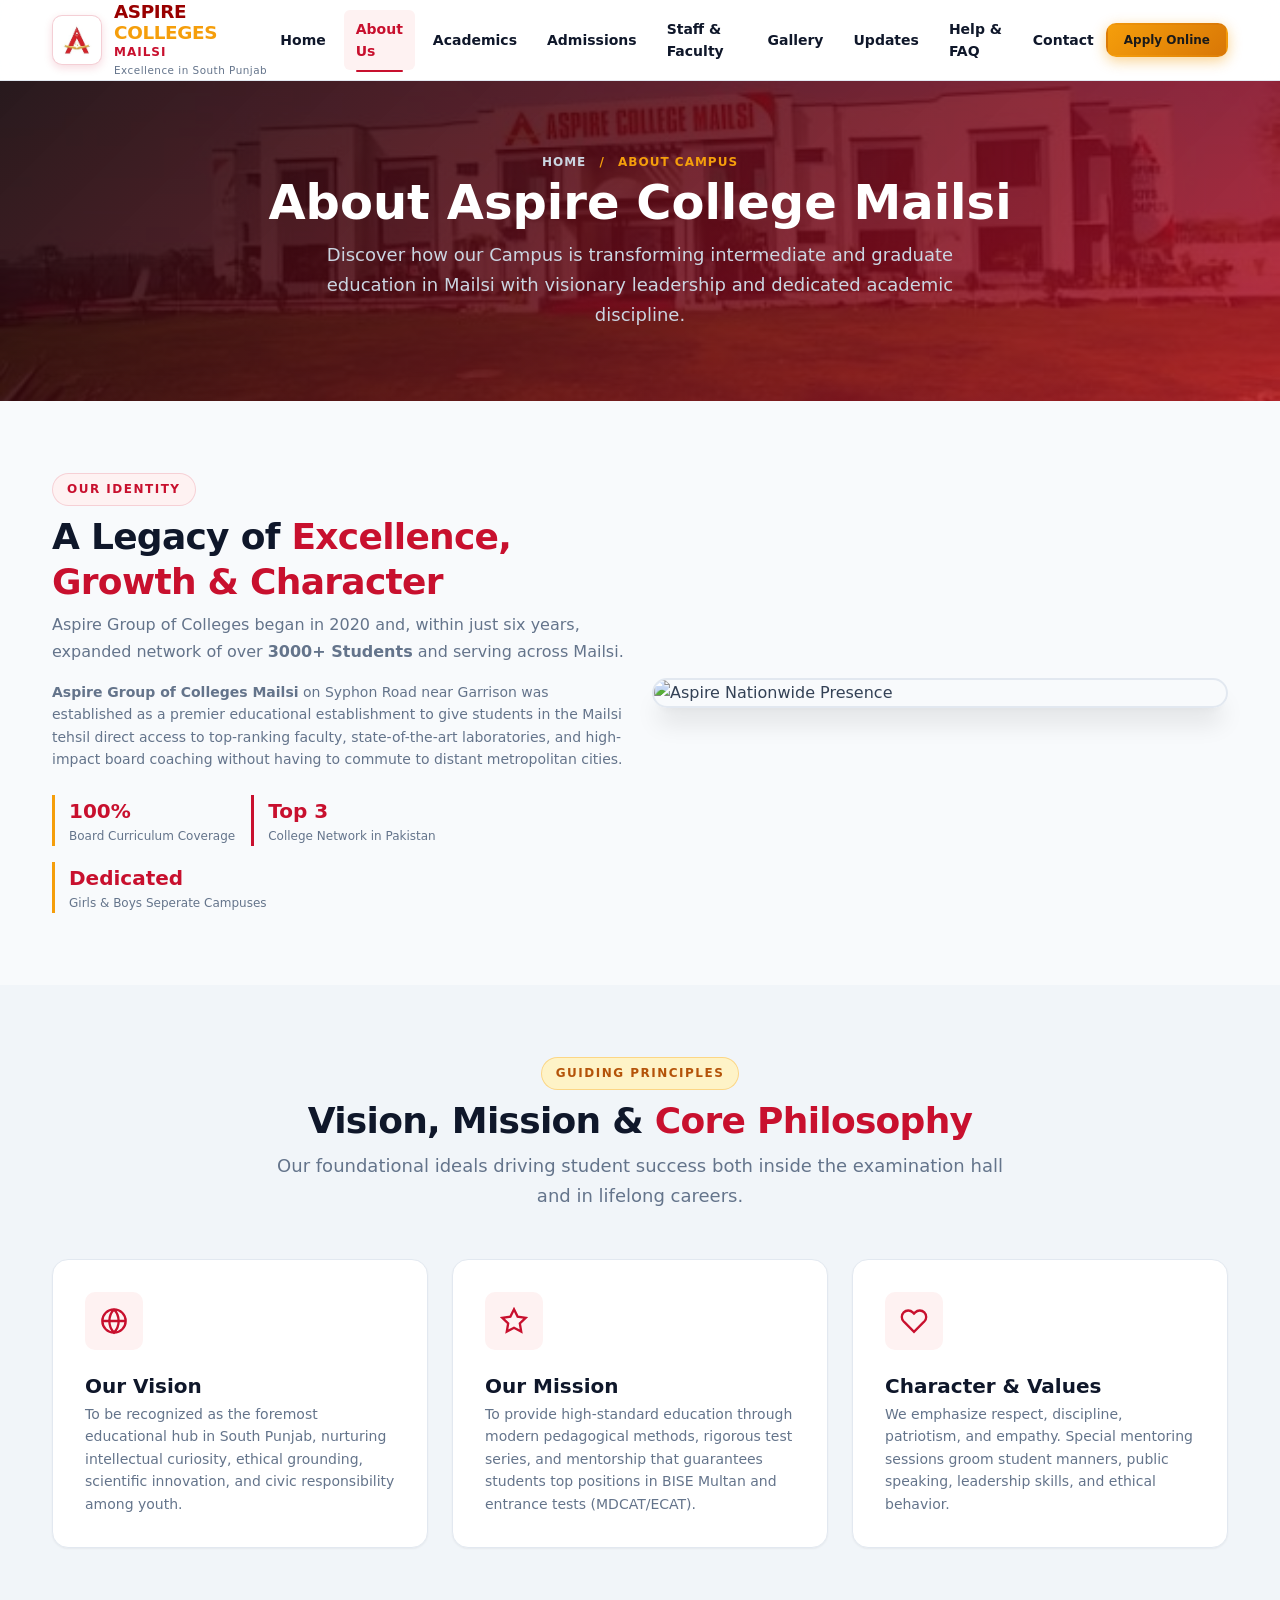
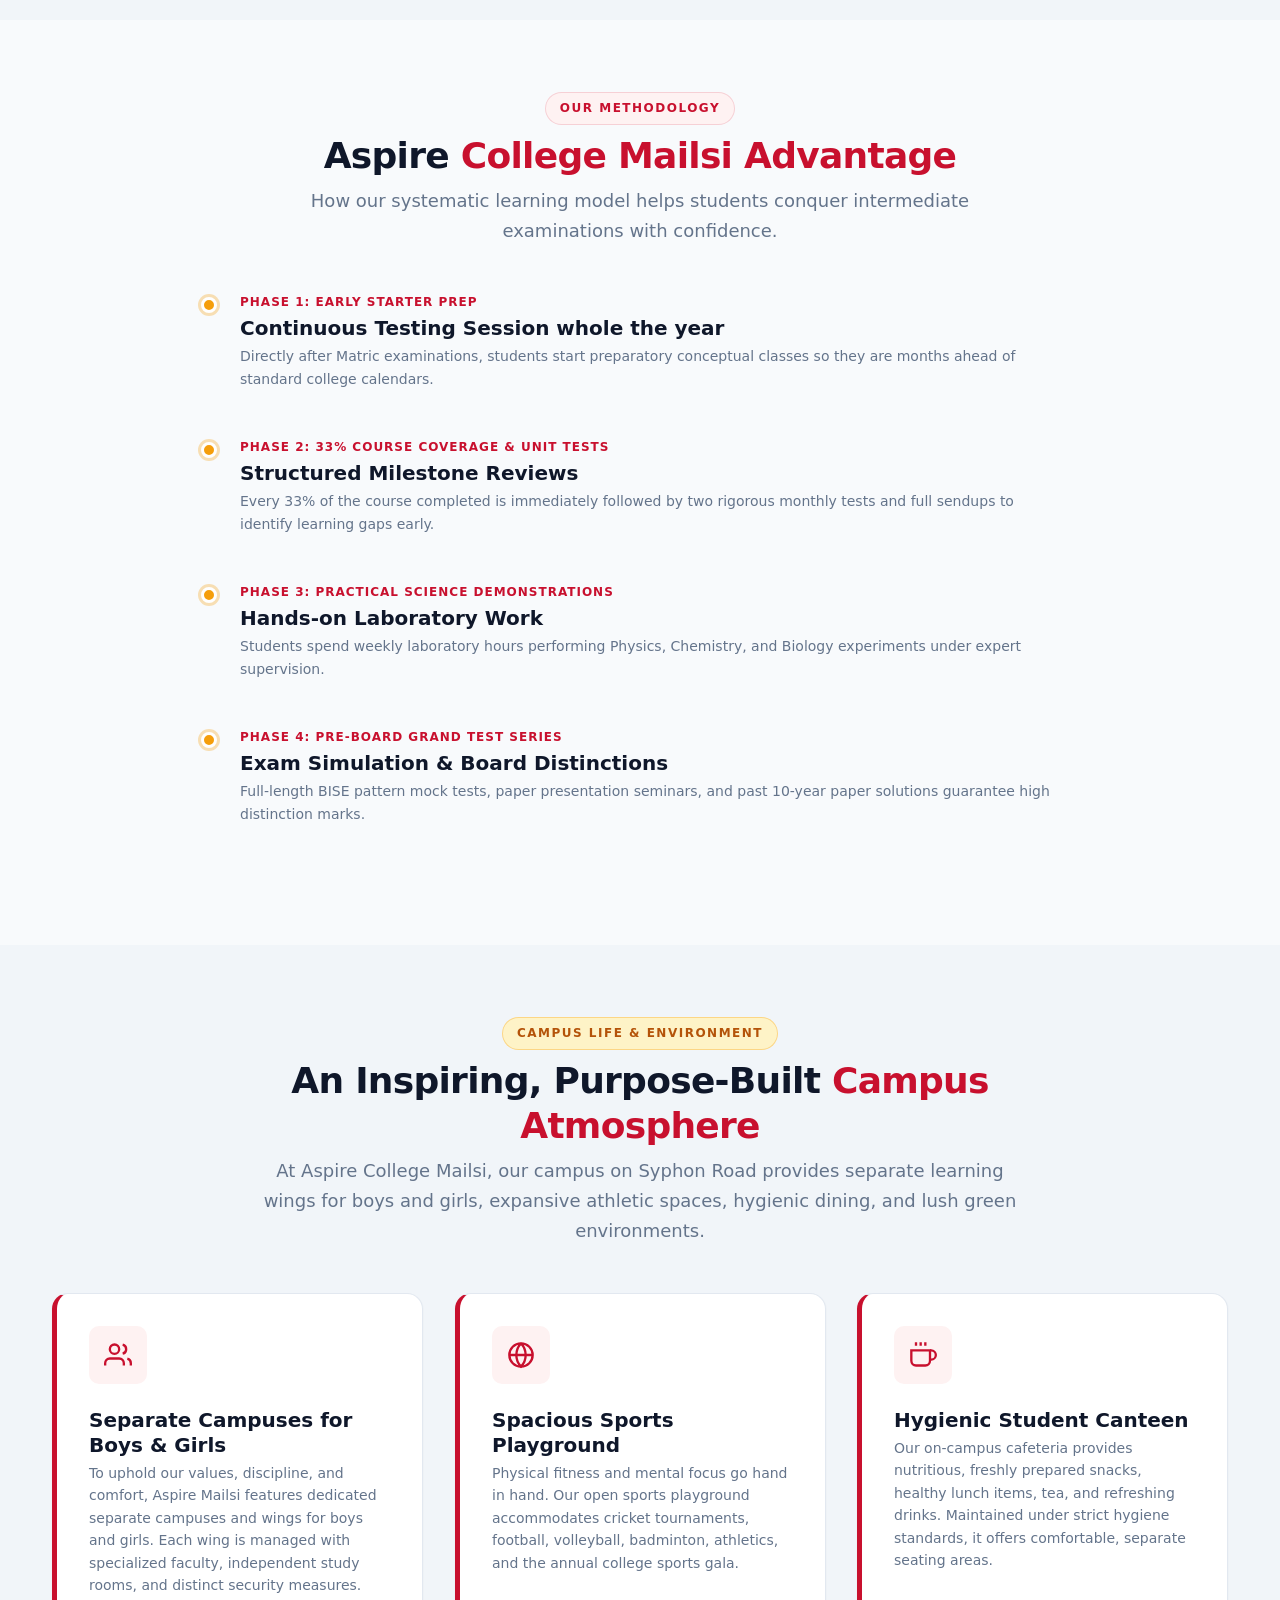
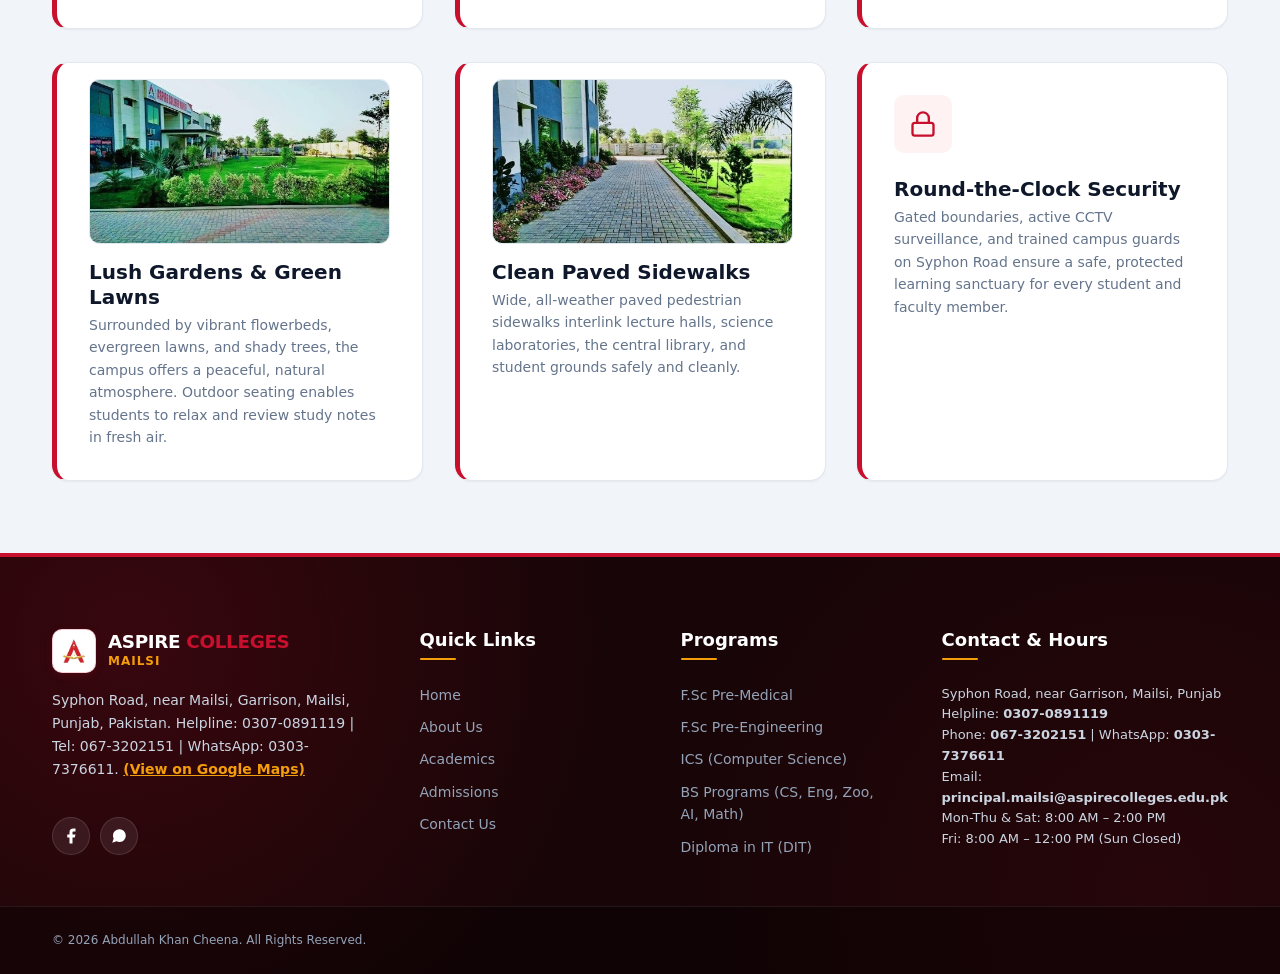
==== commit 81f89de7: "Updated Files" ====
--- a/about.html
+++ b/about.html
@@ -4,7 +4,7 @@
   <meta charset="UTF-8">
   <meta name="viewport" content="width=device-width, initial-scale=1.0">
   <title>About Us | Aspire Group of Colleges Mailsi</title>
-  <meta name="description" content="Discover the history, leadership, vision, and core values of Aspire Group of Colleges Mailsi (Ahmad Campus), located on Syphon Road near Garrison, Mailsi.">
+  <meta name="description" content="Discover the history, leadership, vision, and core values of Aspire Group of Colleges Mailsi, located on Syphon Road near Garrison, Mailsi.">
 
   <!-- Style Sheets -->
   <link rel="stylesheet" href="css/variables.css">
@@ -16,8 +16,8 @@
 
   <style>
     .page-hero {
-      background: linear-gradient(135deg, rgba(11, 26, 48, 0.94) 0%, red),
-                  url('https://aspirecolleges.edu.pk/wp-content/uploads/2023/12/campas-banner.jpg') center/cover no-repeat;
+      background: linear-gradient(135deg, rgba(24, 5, 7, 0.90) 0%, rgba(180, 10, 35, 0.82) 100%),
+                  url('images/campus-building.jpg') center/cover no-repeat;
       padding: var(--space-3xl) 0;
       color: #ffffff;
       text-align: center;
@@ -48,7 +48,6 @@
       max-width: 860px;
       margin: var(--space-2xl) auto 0;
       padding-left: 30px;
-      border-left: 3px solid var(--color-primary-light);
     }
 
     .timeline-item {
@@ -81,32 +80,12 @@
 </head>
 <body>
 
-  <!-- Top Communication Bar -->
-  <div class="top-bar">
-    <div class="container top-bar-inner">
-      <div class="top-bar-contact">
-        <a href="tel:0673202151" class="top-bar-item">
-          <svg viewBox="0 0 24 24" fill="none" stroke="currentColor" stroke-width="2"><path d="M22 16.92v3a2 2 0 0 1-2.18 2 19.79 19.79 0 0 1-8.63-3.07 19.5 19.5 0 0 1-6-6 19.79 19.79 0 0 1-3.07-8.67A2 2 0 0 1 4.11 2h3a2 2 0 0 1 2 1.72 12.84 12.84 0 0 0 .7 2.81 2 2 0 0 1-.45 2.11L8.09 9.91a16 16 0 0 0 6 6l1.27-1.27a2 2 0 0 1 2.11-.45 12.84 12.84 0 0 0 2.81.7A2 2 0 0 1 22 16.92z"></path></svg>
-          <strong>067-3202151</strong>
-        </a>
-        <span class="top-bar-item">
-          <svg viewBox="0 0 24 24" fill="none" stroke="currentColor" stroke-width="2"><path d="M21 10c0 7-9 13-9 13s-9-6-9-13a9 9 0 0 1 18 0z"></path><circle cx="12" cy="10" r="3"></circle></svg>
-          Syphon Road, near Garrison, Mailsi
-        </span>
-      </div>
-      <div class="top-bar-actions">
-        <span class="top-bar-badge pulse-badge">Admissions Open 2026</span>
-        <a href="admissions.html" class="top-bar-link">Online Admission</a>
-      </div>
-    </div>
-  </div>
-
   <!-- Header -->
   <header class="main-header">
     <div class="container header-inner">
       <a href="index.html" class="header-brand">
         <div class="brand-crest">
-          <svg viewBox="0 0 640 512"><path d="M622.34 153.2L343.4 67.5c-15.2-4.67-31.6-4.67-46.79 0L17.66 153.2c-23.54 7.23-23.54 38.36 0 45.59l48.63 14.94c-10.67 13.19-17.23 29.28-17.88 46.9C38.78 266.15 32 276.11 32 288c0 10.78 5.68 19.85 13.86 25.65L20.33 428.53C18.11 438.52 25.71 448 35.94 448h56.11c10.24 0 17.84-9.48 15.62-19.47L82.14 313.65C90.32 307.85 96 298.78 96 288c0-11.57-6.47-21.25-15.66-26.87.76-15.02 8.44-28.3 20.69-36.72L296.6 284.5c9.06 2.78 26.44 6.25 46.79 0l278.95-85.7c23.55-7.24 23.55-38.36 0-45.6zM352.79 315.09c-28.53 8.76-52.84 3.92-65.59 0l-145.02-44.55L128 384c0 35.35 85.96 64 192 64s192-28.65 192-64l-14.18-113.47-145.03 44.56z"/></svg>
+          <img src="images/aspire-logo.png" alt="Aspire Logo">
         </div>
         <div class="brand-text">
           <div class="brand-name">ASPIRE <span>COLLEGES</span></div>
@@ -128,7 +107,9 @@
       </nav>
 
       <div class="header-actions">
-        <a href="admissions.html" class="btn btn-gold btn-sm btn-apply-pulse">Apply Online</a>
+        <a href="admissions.html" class="btn btn-gold btn-sm btn-apply-pulse" title="Apply for Admission">
+          <span>Apply Online</span>
+        </a>
         <button class="mobile-toggle" aria-label="Toggle navigation menu">
           <span></span><span></span><span></span>
         </button>
@@ -141,7 +122,7 @@
   <aside class="mobile-drawer">
     <div class="mobile-drawer-header">
       <div class="brand-name" style="font-size: 1rem;">ASPIRE <span>MAILSI</span></div>
-      <button class="drawer-close-btn">&times;</button>
+      <button class="drawer-close-btn" aria-label="Close menu">&times;</button>
     </div>
     <nav class="mobile-drawer-nav">
       <a href="index.html" class="mobile-nav-link">Home</a>
@@ -285,6 +266,81 @@
     </div>
   </section>
 
+  <!-- Campus Life & Environment Section -->
+  <section class="section section-alt">
+    <div class="container">
+      <div class="section-header reveal text-center">
+        <span class="section-tag gold">Campus Life & Environment</span>
+        <h2 class="section-title">An Inspiring, Purpose-Built <span class="highlight">Campus Atmosphere</span></h2>
+        <p class="section-description">At Aspire College Mailsi, our campus on Syphon Road provides separate learning wings for boys and girls, expansive athletic spaces, hygienic dining, and lush green environments.</p>
+      </div>
+
+      <div class="grid grid-3" style="gap: var(--space-xl);">
+        <!-- Feature 1: Separate Campuses -->
+        <div class="card reveal delay-100" style="border-left: 5px solid var(--color-primary);">
+          <div class="card-icon-wrapper">
+            <svg viewBox="0 0 24 24" fill="none" stroke="currentColor" stroke-width="2"><path d="M17 21v-2a4 4 0 0 0-4-4H5a4 4 0 0 0-4 4v2"></path><circle cx="9" cy="7" r="4"></circle><path d="M23 21v-2a4 4 0 0 0-3-3.87"></path><path d="M16 3.13a4 4 0 0 1 0 7.75"></path></svg>
+          </div>
+          <h3 class="card-title">Separate Campuses for Boys & Girls</h3>
+          <p class="card-text">
+            To uphold our values, discipline, and comfort, Aspire Mailsi features dedicated separate campuses and wings for boys and girls. Each wing is managed with specialized faculty, independent study rooms, and distinct security measures.
+          </p>
+        </div>
+
+        <!-- Feature 2: Sports Playground -->
+        <div class="card reveal delay-200" style="border-left: 5px solid var(--color-primary);">
+          <div class="card-icon-wrapper">
+            <svg viewBox="0 0 24 24" fill="none" stroke="currentColor" stroke-width="2"><circle cx="12" cy="12" r="10"></circle><path d="M12 2a14.5 14.5 0 0 0 0 20 14.5 14.5 0 0 0 0-20"></path><path d="M2 12h20"></path></svg>
+          </div>
+          <h3 class="card-title">Spacious Sports Playground</h3>
+          <p class="card-text">
+            Physical fitness and mental focus go hand in hand. Our open sports playground accommodates cricket tournaments, football, volleyball, badminton, athletics, and the annual college sports gala.
+          </p>
+        </div>
+
+        <!-- Feature 3: Hygienic Canteen -->
+        <div class="card reveal delay-300" style="border-left: 5px solid var(--color-primary);">
+          <div class="card-icon-wrapper">
+            <svg viewBox="0 0 24 24" fill="none" stroke="currentColor" stroke-width="2"><path d="M18 8h1a4 4 0 0 1 0 8h-1"></path><path d="M2 8h16v9a4 4 0 0 1-4 4H6a4 4 0 0 1-4-4V8z"></path><line x1="6" y1="1" x2="6" y2="4"></line><line x1="10" y1="1" x2="10" y2="4"></line><line x1="14" y1="1" x2="14" y2="4"></line></svg>
+          </div>
+          <h3 class="card-title">Hygienic Student Canteen</h3>
+          <p class="card-text">
+            Our on-campus cafeteria provides nutritious, freshly prepared snacks, healthy lunch items, tea, and refreshing drinks. Maintained under strict hygiene standards, it offers comfortable, separate seating areas.
+          </p>
+        </div>
+
+        <!-- Feature 4: Landscaped Gardens & Lawns -->
+        <div class="card reveal delay-100" style="border-left: 5px solid var(--color-primary); padding-top: 16px;">
+          <img src="images/campus-gardens.jpg" alt="Lush Gardens and Green Lawns" style="width: 100%; height: 165px; object-fit: cover; border-radius: var(--radius-md); margin-bottom: var(--space-md); border: 1px solid var(--color-border);">
+          <h3 class="card-title">Lush Gardens & Green Lawns</h3>
+          <p class="card-text">
+            Surrounded by vibrant flowerbeds, evergreen lawns, and shady trees, the campus offers a peaceful, natural atmosphere. Outdoor seating enables students to relax and review study notes in fresh air.
+          </p>
+        </div>
+
+        <!-- Feature 5: Paved Sidewalks & Walkways -->
+        <div class="card reveal delay-200" style="border-left: 5px solid var(--color-primary); padding-top: 16px;">
+          <img src="images/campus-sidewalks.jpg" alt="Clean Paved Sidewalks and Pathways" style="width: 100%; height: 165px; object-fit: cover; border-radius: var(--radius-md); margin-bottom: var(--space-md); border: 1px solid var(--color-border);">
+          <h3 class="card-title">Clean Paved Sidewalks</h3>
+          <p class="card-text">
+            Wide, all-weather paved pedestrian sidewalks interlink lecture halls, science laboratories, the central library, and student grounds safely and cleanly.
+          </p>
+        </div>
+
+        <!-- Feature 6: Campus Security & Peace of Mind -->
+        <div class="card reveal delay-300" style="border-left: 5px solid var(--color-primary);">
+          <div class="card-icon-wrapper">
+            <svg viewBox="0 0 24 24" fill="none" stroke="currentColor" stroke-width="2"><rect x="3" y="11" width="18" height="11" rx="2" ry="2"></rect><path d="M7 11V7a5 5 0 0 1 10 0v4"></path></svg>
+          </div>
+          <h3 class="card-title">Round-the-Clock Security</h3>
+          <p class="card-text">
+            Gated boundaries, active CCTV surveillance, and trained campus guards on Syphon Road ensure a safe, protected learning sanctuary for every student and faculty member.
+          </p>
+        </div>
+      </div>
+    </div>
+  </section>
+
   <!-- Footer -->
   <footer class="site-footer">
     <div class="container footer-top">
@@ -292,17 +348,17 @@
         <div class="footer-col-about">
           <div class="footer-brand">
             <div class="brand-crest" style="width: 44px; height: 44px;">
-              <svg viewBox="0 0 640 512" style="width: 24px; height: 24px;"><path d="M622.34 153.2L343.4 67.5c-15.2-4.67-31.6-4.67-46.79 0L17.66 153.2c-23.54 7.23-23.54 38.36 0 45.59l48.63 14.94c-10.67 13.19-17.23 29.28-17.88 46.9C38.78 266.15 32 276.11 32 288c0 10.78 5.68 19.85 13.86 25.65L20.33 428.53C18.11 438.52 25.71 448 35.94 448h56.11c10.24 0 17.84-9.48 15.62-19.47L82.14 313.65C90.32 307.85 96 298.78 96 288c0-11.57-6.47-21.25-15.66-26.87.76-15.02 8.44-28.3 20.69-36.72L296.6 284.5c9.06 2.78 26.44 6.25 46.79 0l278.95-85.7c23.55-7.24 23.55-38.36 0-45.6zM352.79 315.09c-28.53 8.76-52.84 3.92-65.59 0l-145.02-44.55L128 384c0 35.35 85.96 64 192 64s192-28.65 192-64l-14.18-113.47-145.03 44.56z"/></svg>
+              <img src="images/aspire-logo.png" alt="Aspire Group of Colleges Logo">
             </div>
             <div class="brand-text">
               <div class="brand-name">ASPIRE <span>COLLEGES</span></div>
               <div class="brand-campus">Mailsi</div>
             </div>
           </div>
-          <p class="footer-desc">Syphon Road, near Mailsi, Garrison, Mailsi, Pakistan. Phone: 0673202151.</p>
+          <p class="footer-desc">Syphon Road, near Mailsi, Garrison, Mailsi, Punjab, Pakistan. Helpline: 0307-0891119 | Tel: 067-3202151 | WhatsApp: 0303-7376611. <a href="https://www.google.com/maps/place/ASPIRE+COLLEGE+MAILSI/@29.7819947,72.1758273,19.19z/data=!4m14!1m7!3m6!1s0x393c8f36699b746b:0xa9727dcd958ebd5!2sASPIRE+COLLEGE+MAILSI!8m2!3d29.7818991!4d72.176424!16s%2Fg%2F11j7vnq01x!3m5!1s0x393c8f36699b746b:0xa9727dcd958ebd5!8m2!3d29.7818991!4d72.176424!16s%2Fg%2F11j7vnq01x?entry=ttu&g_ep=EgoyMDI2MDkwOS4wIKXMDSoASAFQAw%3D%3D" target="_blank" rel="noopener noreferrer" style="color: var(--color-gold); font-weight: 600; text-decoration: underline; white-space: nowrap;">(View on Google Maps)</a></p>
           <div class="social-links">
-            <a href="https://www.facebook.com/aspirecolleges" class="social-btn social-fb" target="_blank" rel="noopener"><svg viewBox="0 0 24 24"><path d="M18 2h-3a5 5 0 0 0-5 5v3H7v4h3v8h4v-8h3l1-4h-4V7a1 1 0 0 1 1-1h3z"/></svg></a>
-            <a href="https://api.whatsapp.com/send?phone=92673202151" class="social-btn social-wa" target="_blank" rel="noopener"><svg viewBox="0 0 24 24"><path d="M21 11.5a8.38 8.38 0 0 1-.9 3.8 8.5 8.5 0 0 1-7.6 4.7 8.38 8.38 0 0 1-3.8-.9L3 21l1.9-5.7a8.38 8.38 0 0 1-.9-3.8 8.5 8.5 0 0 1 4.7-7.6 8.38 8.38 0 0 1 3.8-.9h.5a8.48 8.48 0 0 1 8 8v.5z"></path></svg></a>
+            <a href="https://www.facebook.com/p/Aspire-College-Mailsi-100057492817780/" class="social-btn social-fb" target="_blank" rel="noopener" title="Facebook"><svg viewBox="0 0 24 24"><path d="M18 2h-3a5 5 0 0 0-5 5v3H7v4h3v8h4v-8h3l1-4h-4V7a1 1 0 0 1 1-1h3z"/></svg></a>
+            <a href="https://api.whatsapp.com/send?phone=923037376611" class="social-btn social-wa" target="_blank" rel="noopener" title="WhatsApp"><svg viewBox="0 0 24 24"><path d="M21 11.5a8.38 8.38 0 0 1-.9 3.8 8.5 8.5 0 0 1-7.6 4.7 8.38 8.38 0 0 1-3.8-.9L3 21l1.9-5.7a8.38 8.38 0 0 1-.9-3.8 8.5 8.5 0 0 1 4.7-7.6 8.38 8.38 0 0 1 3.8-.9h.5a8.48 8.48 0 0 1 8 8v.5z"></path></svg></a>
           </div>
         </div>
         <div>
@@ -321,18 +377,19 @@
             <li class="footer-link-item"><a href="academics.html">F.Sc Pre-Medical</a></li>
             <li class="footer-link-item"><a href="academics.html">F.Sc Pre-Engineering</a></li>
             <li class="footer-link-item"><a href="academics.html">ICS (Computer Science)</a></li>
-            <li class="footer-link-item"><a href="academics.html">I.Com (Commerce)</a></li>
+            <li class="footer-link-item"><a href="academics.html">BS Programs (CS, Eng, Zoo, AI, Math)</a></li>
+            <li class="footer-link-item"><a href="academics.html">Diploma in IT (DIT)</a></li>
           </ul>
         </div>
         <div>
-          <h3 class="footer-heading">Contact</h3>
-          <p style="color: #cbd5e1; font-size: 13px;">Syphon Road, near Garrison, Mailsi,<br>Phone: <strong>067-3202151</strong><br></p>
+          <h3 class="footer-heading">Contact & Hours</h3>
+          <p style="color: #cbd5e1; font-size: 13px;">Syphon Road, near Garrison, Mailsi, Punjab<br>Helpline: <strong>0307-0891119</strong><br>Phone: <strong>067-3202151</strong> | WhatsApp: <strong>0303-7376611</strong><br>Email: <strong>principal.mailsi@aspirecolleges.edu.pk</strong><br>Mon-Thu & Sat: 8:00 AM – 2:00 PM<br>Fri: 8:00 AM – 12:00 PM (Sun Closed)</p>
         </div>
       </div>
     </div>
     <div class="footer-bottom">
       <div class="container footer-bottom-inner">
-        <div class="copyright-text">&copy; <span class="current-year">2026</span> Aspire Group of Colleges Mailsi.</div>
+        <div class="copyright-text">&copy; <span class="current-year">2026</span> Abdullah Khan Cheena. All Rights Reserved.</div>
       </div>
     </div>
   </footer>
--- a/css/variables.css
+++ b/css/variables.css
@@ -1,24 +1,26 @@
 /* ==========================================================================
-   ASPIRE GROUP OF COLLEGES MAILSI (AHMAD CAMPUS)
+   ASPIRE GROUP OF COLLEGES MAILSI 
    Design Tokens & CSS Variables
    ========================================================================== */
 
 :root {
-  /* Brand Color Palette (Aspire Identity) */
-  --color-primary: #004b93;
-  --color-primary-dark: #003366;
-  --color-primary-hover: #003870;
-  --color-primary-light: #046bd2;
-  --color-primary-subtle: #ebf4fc;
-  --color-primary-glow: rgba(0, 75, 147, 0.25);
+  /* Brand Color Palette (Aspire Identity - Red & White Theme) */
+  --color-primary: #c8102e;
+  --color-primary-dark: #990000;
+  --color-primary-hover: #a30e25;
+  --color-primary-light: #e53935;
+  --color-primary-subtle: #fef2f2;
+  --color-primary-glow: rgba(200, 16, 46, 0.25);
 
-  /* Secondary & Accents */
-  --color-navy: #0b1a30;
-  --color-navy-surface: #132742;
+  /* Secondary & Accents: Refined Gold & Light Yellow Accents */
+  --color-navy: #180507;
+  --color-navy-surface: #2b0b10;
   --color-gold: #f59e0b;
   --color-gold-hover: #d97706;
   --color-gold-light: #fef3c7;
-  --color-gold-glow: rgba(245, 158, 11, 0.3);
+  --color-gold-subtle: #fffbeb;
+  --color-gold-text: #b45309;
+  --color-gold-glow: rgba(245, 158, 11, 0.35);
 
   /* Functional Status Colors */
   --color-success: #10b981;
@@ -78,7 +80,8 @@
   --shadow-md: 0 4px 6px -1px rgba(0, 0, 0, 0.07), 0 2px 4px -2px rgba(0, 0, 0, 0.05);
   --shadow-lg: 0 10px 15px -3px rgba(0, 0, 0, 0.08), 0 4px 6px -4px rgba(0, 0, 0, 0.04);
   --shadow-xl: 0 20px 25px -5px rgba(0, 0, 0, 0.1), 0 8px 10px -6px rgba(0, 0, 0, 0.05);
-  --shadow-glow-blue: 0 0 20px rgba(0, 75, 147, 0.35);
+  --shadow-glow-red: 0 0 20px rgba(200, 16, 46, 0.35);
+  --shadow-glow-blue: 0 0 20px rgba(200, 16, 46, 0.35);
   --shadow-glow-gold: 0 0 20px rgba(245, 158, 11, 0.4);
 
   /* Transitions */
--- a/css/base.css
+++ b/css/base.css
@@ -1,5 +1,5 @@
 /* ==========================================================================
-   ASPIRE GROUP OF COLLEGES MAILSI (AHMAD CAMPUS)
+   ASPIRE GROUP OF COLLEGES MAILSI 
    Base Styles, Reset, Grid & Utility Classes
    ========================================================================== */
 
@@ -134,13 +134,13 @@
   color: var(--color-primary);
   border-radius: var(--radius-full);
   margin-bottom: var(--space-sm);
-  border: 1px solid rgba(0, 75, 147, 0.15);
+  border: 1px solid rgba(200, 16, 46, 0.15);
 }
 
 .section-tag.gold {
   background-color: var(--color-gold-light);
-  color: var(--color-gold-hover);
-  border-color: rgba(245, 158, 11, 0.25);
+  color: var(--color-gold-text);
+  border-color: rgba(245, 158, 11, 0.35);
 }
 
 .section-title {
@@ -154,7 +154,7 @@
 }
 
 .section-title span.highlight-gold {
-  color: var(--color-gold);
+  color: var(--color-gold-hover);
 }
 
 .section-description {
@@ -190,28 +190,28 @@
 .btn-primary {
   background-color: var(--color-primary);
   color: #ffffff;
-  box-shadow: 0 4px 14px rgba(0, 75, 147, 0.35);
+  box-shadow: 0 4px 14px rgba(200, 16, 46, 0.35);
 }
 
 .btn-primary:hover {
   background-color: var(--color-primary-dark);
   color: #ffffff;
   transform: translateY(-2px);
-  box-shadow: 0 6px 20px rgba(0, 75, 147, 0.45);
+  box-shadow: 0 6px 20px rgba(200, 16, 46, 0.45);
 }
 
 .btn-gold {
-  background-color: var(--color-gold);
+  background: linear-gradient(135deg, #f59e0b 0%, #d97706 100%);
   color: #1a1a1a;
   box-shadow: 0 4px 14px rgba(245, 158, 11, 0.35);
   font-weight: 700;
 }
 
 .btn-gold:hover {
-  background-color: var(--color-gold-hover);
-  color: #ffffff;
+  background: linear-gradient(135deg, #fbbf24 0%, #d97706 100%);
+  color: #000000;
   transform: translateY(-2px);
-  box-shadow: 0 6px 20px rgba(245, 158, 11, 0.45);
+  box-shadow: 0 6px 20px rgba(245, 158, 11, 0.5);
 }
 
 .btn-outline {
@@ -265,7 +265,7 @@
 }
 
 .badge-primary { background: var(--color-primary-subtle); color: var(--color-primary); }
-.badge-gold { background: var(--color-gold-light); color: var(--color-gold-hover); }
+.badge-gold { background: var(--color-gold-light); color: var(--color-gold-text); border: 1px solid rgba(245, 158, 11, 0.35); font-weight: 700; }
 .badge-success { background: var(--color-success-bg); color: var(--color-success); }
 .badge-navy { background: var(--color-navy); color: #ffffff; }
 
@@ -306,7 +306,7 @@
 .text-right { text-align: right; }
 .text-muted { color: var(--color-text-muted); }
 .text-primary { color: var(--color-primary); }
-.text-gold { color: var(--color-gold); }
+.text-gold { color: var(--color-gold-hover); }
 
 /* Floating Action / WhatsApp Widget */
 .floating-actions {
@@ -368,14 +368,17 @@
   transform: translateY(-3px);
 }
 
-/* Reading Progress Bar */
+/* Page Scroll Progress / Loading Line */
 .scroll-progress-bar {
   position: fixed;
   top: 0;
   left: 0;
   height: 3px;
   width: 0%;
-  background: linear-gradient(90deg, var(--color-primary-light), var(--color-gold));
+  background: linear-gradient(90deg, var(--color-primary), var(--color-gold));
   z-index: 10000;
-  transition: width 0.1s ease-out;
-}
+  pointer-events: none;
+  transition: width 0.08s ease-out;
+}
+
+
--- a/css/navbar.css
+++ b/css/navbar.css
@@ -1,83 +1,7 @@
 /* ==========================================================================
-   ASPIRE GROUP OF COLLEGES MAILSI (AHMAD CAMPUS)
+   ASPIRE GROUP OF COLLEGES MAILSI 
    Navigation Header, Top Bar & Mobile Menu
    ========================================================================== */
-
-/* Top Information Bar */
-.top-bar {
-  background-color: var(--color-navy);
-  color: var(--color-text-light);
-  font-size: var(--font-xs);
-  border-bottom: 1px solid rgba(255, 255, 255, 0.08);
-  position: relative;
-  z-index: 1001;
-}
-
-.top-bar-inner {
-  display: flex;
-  justify-content: space-between;
-  align-items: center;
-  height: var(--topbar-height);
-}
-
-.top-bar-contact {
-  display: flex;
-  align-items: center;
-  gap: var(--space-md);
-  flex-wrap: wrap;
-}
-
-.top-bar-item {
-  display: inline-flex;
-  align-items: center;
-  gap: 6px;
-  color: #cbd5e1;
-  text-decoration: none;
-  transition: color var(--transition-fast);
-}
-
-.top-bar-item:hover {
-  color: var(--color-gold);
-}
-
-.top-bar-item svg {
-  width: 13px;
-  height: 13px;
-  color: var(--color-gold);
-  flex-shrink: 0;
-}
-
-.top-bar-actions {
-  display: flex;
-  align-items: center;
-  gap: var(--space-sm);
-}
-
-.top-bar-badge {
-  background: rgba(245, 158, 11, 0.15);
-  color: var(--color-gold);
-  border: 1px solid rgba(245, 158, 11, 0.3);
-  padding: 2px 8px;
-  border-radius: var(--radius-full);
-  font-weight: 600;
-  font-size: 11px;
-}
-
-.top-bar-link {
-  color: #ffffff;
-  font-weight: 500;
-  display: inline-flex;
-  align-items: center;
-  gap: 4px;
-  padding: 3px 8px;
-  border-radius: var(--radius-sm);
-  transition: background var(--transition-fast);
-}
-
-.top-bar-link:hover {
-  background: rgba(255, 255, 255, 0.1);
-  color: var(--color-gold);
-}
 
 /* Main Header */
 .main-header {
@@ -96,7 +20,7 @@
 .main-header.header-scrolled {
   background: rgba(255, 255, 255, 0.96);
   box-shadow: var(--shadow-md);
-  border-bottom-color: rgba(0, 75, 147, 0.12);
+  border-bottom-color: rgba(200, 16, 46, 0.15);
 }
 
 .header-inner {
@@ -118,33 +42,29 @@
 .brand-crest {
   width: 50px;
   height: 50px;
-  background: linear-gradient(135deg, var(--color-primary), var(--color-primary-dark));
+  background: #ffffff;
+  border: 1.5px solid rgba(200, 16, 46, 0.2);
   border-radius: var(--radius-md);
   display: flex;
   align-items: center;
   justify-content: center;
-  color: #ffffff;
-  box-shadow: 0 4px 10px rgba(0, 75, 147, 0.3);
+  box-shadow: 0 3px 8px rgba(200, 16, 46, 0.15);
   position: relative;
   overflow: hidden;
   flex-shrink: 0;
 }
 
-.brand-crest::before {
-  content: "";
-  position: absolute;
-  top: -20%;
-  left: -20%;
-  width: 60%;
-  height: 60%;
-  background: linear-gradient(135deg, rgba(255, 255, 255, 0.4), transparent);
-  border-radius: 50%;
+.brand-crest img {
+  width: 100%;
+  height: 100%;
+  object-fit: contain;
+  padding: 2px;
 }
 
 .brand-crest svg {
   width: 30px;
   height: 30px;
-  fill: var(--color-gold);
+  fill: var(--color-primary);
 }
 
 .brand-text {
@@ -231,10 +151,11 @@
   gap: 12px;
 }
 
+
 .btn-apply-pulse {
   position: relative;
   overflow: hidden;
-  box-shadow: 0 4px 14px rgba(245, 158, 11, 0.4);
+  box-shadow: 0 4px 14px rgba(245, 158, 11, 0.45);
 }
 
 .btn-apply-pulse::before {
@@ -267,7 +188,7 @@
 }
 
 .mobile-toggle:hover {
-  background: rgba(0, 75, 147, 0.15);
+  background: rgba(200, 16, 46, 0.15);
 }
 
 .mobile-toggle span {
@@ -302,7 +223,7 @@
 .mobile-drawer-overlay {
   position: fixed;
   inset: 0;
-  background: rgba(11, 26, 48, 0.6);
+  background: rgba(24, 5, 7, 0.6);
   backdrop-filter: blur(4px);
   z-index: 1999;
   opacity: 0;
@@ -394,58 +315,3 @@
   margin-bottom: var(--space-md);
 }
 
-/* News Flash Ticker Bar */
-.news-ticker-bar {
-  background: var(--color-primary-dark);
-  color: #ffffff;
-  padding: 8px 0;
-  font-size: var(--font-xs);
-  display: flex;
-  align-items: center;
-  overflow: hidden;
-  border-bottom: 2px solid var(--color-gold);
-}
-
-.ticker-wrapper {
-  display: flex;
-  align-items: center;
-  gap: var(--space-md);
-  width: 100%;
-}
-
-.ticker-label {
-  display: inline-flex;
-  align-items: center;
-  gap: 6px;
-  background: var(--color-gold);
-  color: #1a1a1a;
-  font-weight: 800;
-  text-transform: uppercase;
-  padding: 2px 10px;
-  border-radius: var(--radius-sm);
-  flex-shrink: 0;
-  font-size: 11px;
-}
-
-.ticker-content {
-  white-space: nowrap;
-  overflow: hidden;
-  position: relative;
-  flex-grow: 1;
-}
-
-.ticker-text {
-  display: inline-block;
-  animation: marquee 25s linear infinite;
-}
-
-.ticker-text a {
-  color: #e2e8f0;
-  margin-right: 40px;
-  text-decoration: none;
-}
-
-.ticker-text a:hover {
-  color: var(--color-gold);
-  text-decoration: underline;
-}
--- a/css/footer.css
+++ b/css/footer.css
@@ -1,5 +1,5 @@
 /* ==========================================================================
-   ASPIRE GROUP OF COLLEGES MAILSI (AHMAD CAMPUS)
+   ASPIRE GROUP OF COLLEGES MAILSI 
    Footer Styles & Social Links
    ========================================================================== */
 
@@ -8,7 +8,7 @@
   color: #94a3b8;
   padding-top: var(--space-3xl);
   font-size: var(--font-sm);
-  border-top: 4px solid var(--color-gold);
+  border-top: 4px solid var(--color-primary);
   position: relative;
   overflow: hidden;
 }
@@ -20,8 +20,8 @@
   left: 0;
   right: 0;
   bottom: 0;
-  background: radial-gradient(circle at 10% 20%, rgba(0, 75, 147, 0.15) 0%, transparent 40%),
-              radial-gradient(circle at 90% 80%, rgba(245, 158, 11, 0.08) 0%, transparent 40%);
+  background: radial-gradient(circle at 10% 20%, rgba(200, 16, 46, 0.18) 0%, transparent 40%),
+              radial-gradient(circle at 90% 80%, rgba(200, 16, 46, 0.08) 0%, transparent 40%);
   pointer-events: none;
 }
 
@@ -68,7 +68,7 @@
 }
 
 .footer-brand .brand-name span {
-  color: var(--color-gold);
+  color: var(--color-primary);
 }
 
 .footer-brand .brand-campus {
@@ -225,8 +225,8 @@
 
 .footer-plus-code {
   display: inline-block;
-  background: rgba(245, 158, 11, 0.15);
-  color: var(--color-gold);
+  background: var(--color-primary-subtle);
+  color: var(--color-primary);
   padding: 2px 8px;
   border-radius: var(--radius-sm);
   font-family: monospace;
--- a/css/components.css
+++ b/css/components.css
@@ -1,5 +1,5 @@
 /* ==========================================================================
-   ASPIRE GROUP OF COLLEGES MAILSI (AHMAD CAMPUS)
+   ASPIRE GROUP OF COLLEGES MAILSI 
    Component Styles: Cards, Tabs, Accordions, Forms, Tables & Modals
    ========================================================================== */
 
@@ -18,7 +18,7 @@
 .card:hover {
   transform: translateY(-5px);
   box-shadow: var(--shadow-xl);
-  border-color: rgba(0, 75, 147, 0.2);
+  border-color: rgba(200, 16, 46, 0.2);
 }
 
 .card-icon-wrapper {
@@ -233,7 +233,7 @@
 }
 
 .filter-btn {
-  background: #ffffff;
+  background: var(--color-bg-card);
   border: 1px solid var(--color-border);
   padding: 8px 18px;
   border-radius: var(--radius-full);
@@ -253,7 +253,7 @@
   background: var(--color-primary);
   color: #ffffff;
   border-color: var(--color-primary);
-  box-shadow: 0 3px 10px rgba(0, 75, 147, 0.3);
+  box-shadow: 0 3px 10px rgba(200, 16, 46, 0.3);
 }
 
 /* 4. Faculty & Staff Card */
@@ -270,7 +270,7 @@
 .faculty-card:hover {
   transform: translateY(-6px);
   box-shadow: var(--shadow-lg);
-  border-color: rgba(0, 75, 147, 0.25);
+  border-color: rgba(200, 16, 46, 0.25);
 }
 
 .faculty-img-wrap {
@@ -377,7 +377,7 @@
 .gallery-overlay {
   position: absolute;
   inset: 0;
-  background: linear-gradient(to top, rgba(11, 26, 48, 0.9) 0%, rgba(11, 26, 48, 0.2) 60%, transparent 100%);
+  background: linear-gradient(to top, rgba(24, 5, 7, 0.9) 0%, rgba(24, 5, 7, 0.2) 60%, transparent 100%);
   display: flex;
   flex-direction: column;
   justify-content: flex-end;
@@ -406,7 +406,7 @@
 .lightbox-modal {
   position: fixed;
   inset: 0;
-  background: rgba(11, 26, 48, 0.95);
+  background: rgba(24, 5, 7, 0.95);
   backdrop-filter: blur(8px);
   z-index: 3000;
   display: flex;
@@ -563,7 +563,7 @@
   width: 100%;
   overflow-x: auto;
   -webkit-overflow-scrolling: touch;
-  background: #ffffff;
+  background: var(--color-bg-card);
   border-radius: var(--radius-md);
   border: 1px solid var(--color-border);
   box-shadow: var(--shadow-sm);
@@ -600,7 +600,7 @@
 
 /* 8. Notice & Announcement Cards */
 .notice-card {
-  background: #ffffff;
+  background: var(--color-bg-card);
   border-radius: var(--radius-md);
   border-left: 4px solid var(--color-primary);
   padding: var(--space-md) var(--space-lg);
@@ -684,7 +684,7 @@
   padding: 12px 16px;
   border-radius: var(--radius-md);
   border: 1px solid var(--color-border);
-  background-color: #ffffff;
+  background-color: var(--color-bg-card);
   color: var(--color-text-title);
   font-family: inherit;
   font-size: var(--font-sm);
@@ -727,7 +727,7 @@
   z-index: 2;
   width: 38px;
   height: 38px;
-  background: #ffffff;
+  background: var(--color-bg-card);
   border: 2px solid var(--color-border);
   border-radius: 50%;
   display: flex;
--- a/css/animations.css
+++ b/css/animations.css
@@ -1,5 +1,5 @@
 /* ==========================================================================
-   ASPIRE GROUP OF COLLEGES MAILSI (AHMAD CAMPUS)
+   ASPIRE GROUP OF COLLEGES MAILSI 
    Smooth Animation System & Keyframe Effects
    ========================================================================== */
 
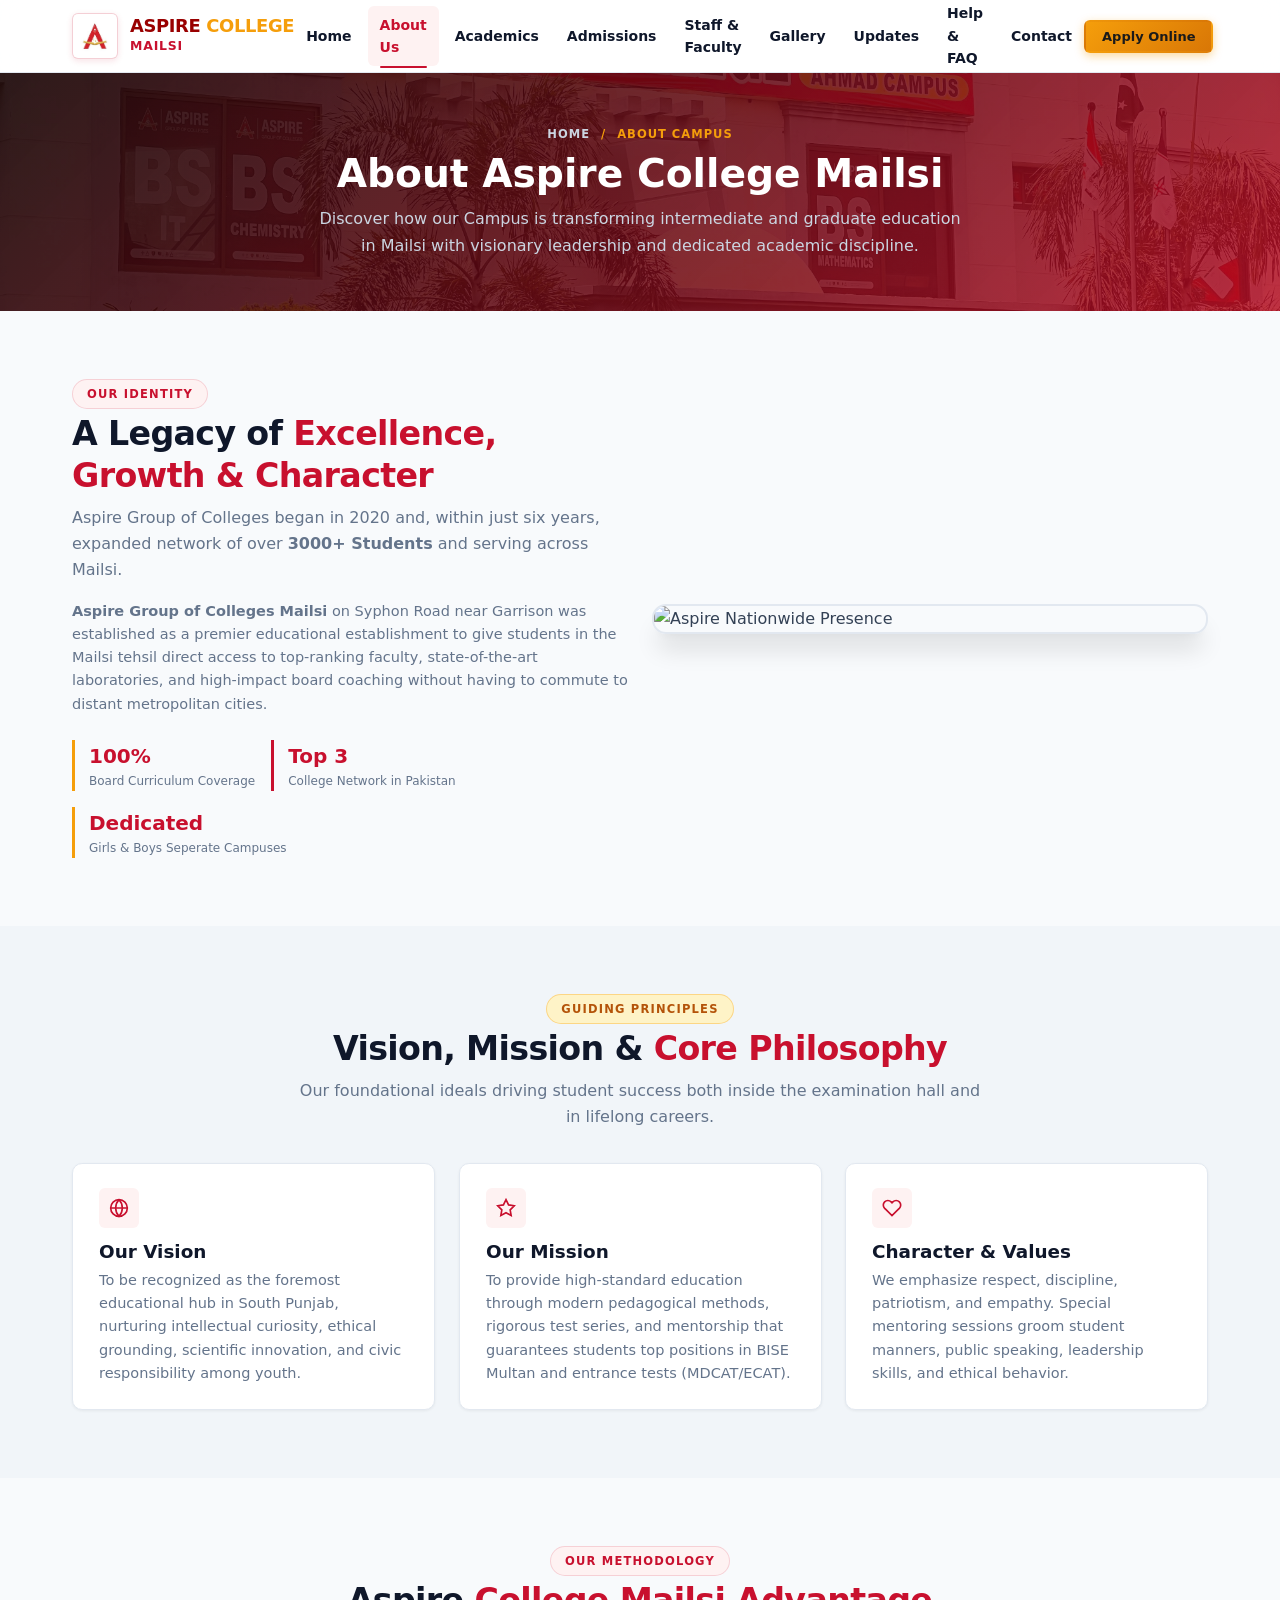
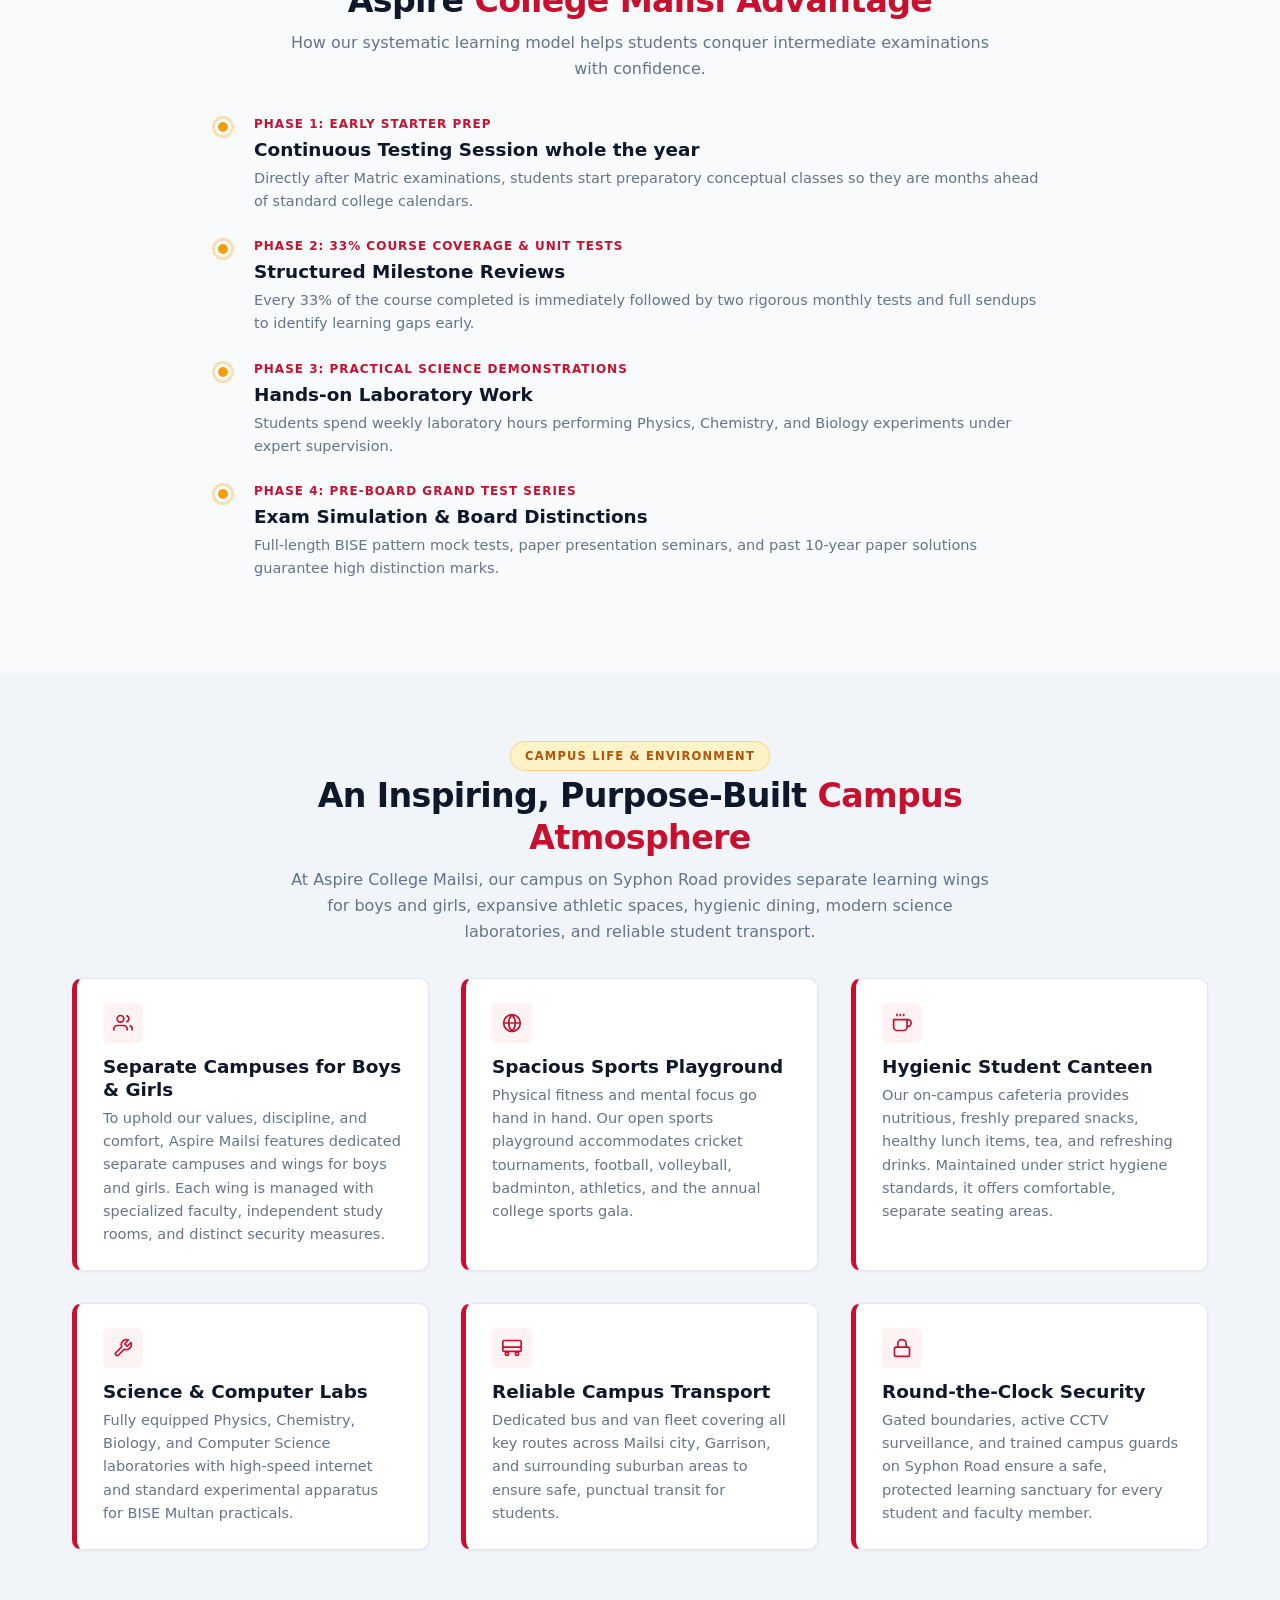
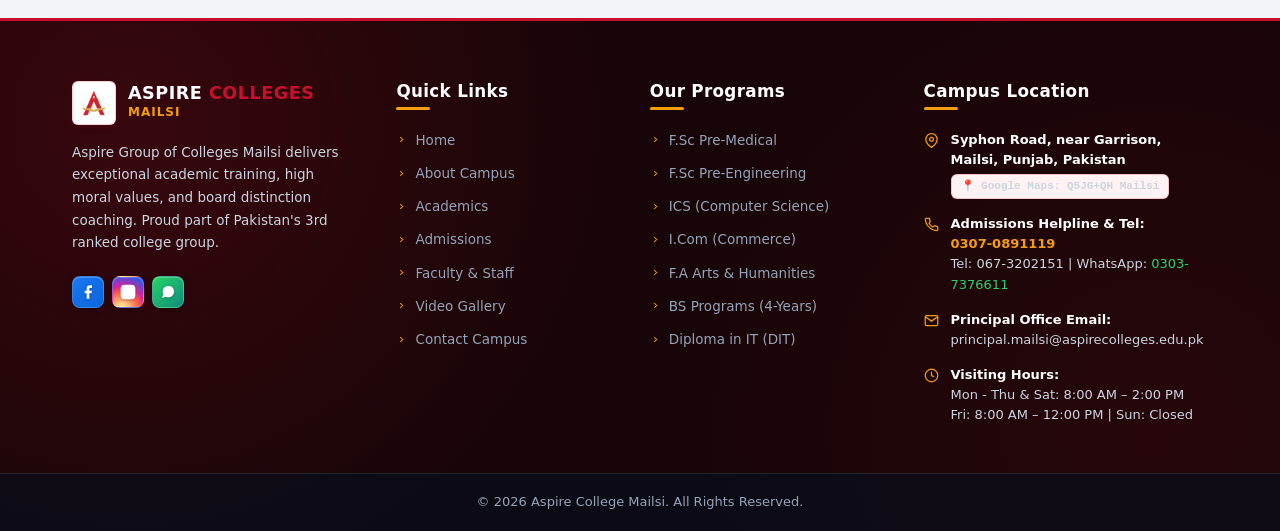
==== commit ebab7c8e: "Updated Files" ====
--- a/about.html
+++ b/about.html
@@ -1,400 +1,482 @@
-<!DOCTYPE html>
-<html lang="en">
-<head>
-  <meta charset="UTF-8">
-  <meta name="viewport" content="width=device-width, initial-scale=1.0">
-  <title>About Us | Aspire Group of Colleges Mailsi</title>
-  <meta name="description" content="Discover the history, leadership, vision, and core values of Aspire Group of Colleges Mailsi, located on Syphon Road near Garrison, Mailsi.">
-
-  <!-- Style Sheets -->
-  <link rel="stylesheet" href="css/variables.css">
-  <link rel="stylesheet" href="css/base.css">
-  <link rel="stylesheet" href="css/navbar.css">
-  <link rel="stylesheet" href="css/footer.css">
-  <link rel="stylesheet" href="css/components.css">
-  <link rel="stylesheet" href="css/animations.css">
-
-  <style>
-    .page-hero {
-      background: linear-gradient(135deg, rgba(24, 5, 7, 0.90) 0%, rgba(180, 10, 35, 0.82) 100%),
-                  url('images/campus-building.jpg') center/cover no-repeat;
-      padding: var(--space-3xl) 0;
-      color: #ffffff;
-      text-align: center;
-    }
-
-    .page-hero h1 {
-      color: #ffffff;
-      margin-bottom: var(--space-sm);
-    }
-
-    .breadcrumb {
-      display: flex;
-      justify-content: center;
-      gap: 8px;
-      font-size: var(--font-xs);
-      color: var(--color-gold);
-      text-transform: uppercase;
-      font-weight: 700;
-      letter-spacing: 1px;
-    }
-
-    .breadcrumb a {
-      color: #cbd5e1;
-    }
-
-    .timeline {
-      position: relative;
-      max-width: 860px;
-      margin: var(--space-2xl) auto 0;
-      padding-left: 30px;
-    }
-
-    .timeline-item {
-      position: relative;
-      margin-bottom: var(--space-2xl);
-    }
-
-    .timeline-item::before {
-      content: "";
-      position: absolute;
-      left: -39px;
-      top: 4px;
-      width: 16px;
-      height: 16px;
-      background: var(--color-gold);
-      border: 3px solid #ffffff;
-      border-radius: 50%;
-      box-shadow: 0 0 0 3px rgba(245, 158, 11, 0.3);
-    }
-
-    .timeline-year {
-      font-size: var(--font-xs);
-      font-weight: 800;
-      color: var(--color-primary);
-      text-transform: uppercase;
-      letter-spacing: 1px;
-      margin-bottom: 4px;
-    }
-  </style>
-</head>
-<body>
-
-  <!-- Header -->
-  <header class="main-header">
-    <div class="container header-inner">
-      <a href="index.html" class="header-brand">
-        <div class="brand-crest">
-          <img src="images/aspire-logo.png" alt="Aspire Logo">
-        </div>
-        <div class="brand-text">
-          <div class="brand-name">ASPIRE <span>COLLEGES</span></div>
-          <div class="brand-campus">Mailsi</div>
-          <div class="brand-tagline">Excellence in South Punjab</div>
-        </div>
-      </a>
-
-      <nav class="nav-menu" aria-label="Main Navigation">
-        <a href="index.html" class="nav-link">Home</a>
-        <a href="about.html" class="nav-link active">About Us</a>
-        <a href="academics.html" class="nav-link">Academics</a>
-        <a href="admissions.html" class="nav-link">Admissions</a>
-        <a href="staff.html" class="nav-link">Staff & Faculty</a>
-        <a href="gallery.html" class="nav-link">Gallery</a>
-        <a href="updates.html" class="nav-link">Updates</a>
-        <a href="help.html" class="nav-link">Help & FAQ</a>
-        <a href="contact.html" class="nav-link">Contact</a>
-      </nav>
-
-      <div class="header-actions">
-        <a href="admissions.html" class="btn btn-gold btn-sm btn-apply-pulse" title="Apply for Admission">
-          <span>Apply Online</span>
-        </a>
-        <button class="mobile-toggle" aria-label="Toggle navigation menu">
-          <span></span><span></span><span></span>
-        </button>
-      </div>
-    </div>
-  </header>
-
-  <!-- Mobile Drawer -->
-  <div class="mobile-drawer-overlay"></div>
-  <aside class="mobile-drawer">
-    <div class="mobile-drawer-header">
-      <div class="brand-name" style="font-size: 1rem;">ASPIRE <span>MAILSI</span></div>
-      <button class="drawer-close-btn" aria-label="Close menu">&times;</button>
-    </div>
-    <nav class="mobile-drawer-nav">
-      <a href="index.html" class="mobile-nav-link">Home</a>
-      <a href="about.html" class="mobile-nav-link active">About Us</a>
-      <a href="academics.html" class="mobile-nav-link">Academics</a>
-      <a href="admissions.html" class="mobile-nav-link">Admissions</a>
-      <a href="staff.html" class="mobile-nav-link">Staff & Faculty</a>
-      <a href="gallery.html" class="mobile-nav-link">Gallery</a>
-      <a href="updates.html" class="mobile-nav-link">News & Updates</a>
-      <a href="help.html" class="mobile-nav-link">Help & FAQs</a>
-      <a href="contact.html" class="mobile-nav-link">Contact Us</a>
-    </nav>
-  </aside>
-
-  <!-- Page Hero -->
-  <section class="page-hero">
-    <div class="container">
-      <div class="breadcrumb">
-        <a href="index.html">Home</a> &nbsp;/&nbsp; <span>About Campus</span>
-      </div>
-      <h1 class="reveal">About Aspire College Mailsi</h1>
-      <p class="section-description" style="color: #cbd5e1; max-width: 650px; margin: 0 auto;" class="reveal delay-100">
-        Discover how our Campus is transforming intermediate and graduate education in Mailsi with visionary leadership and dedicated academic discipline.
-      </p>
-    </div>
-  </section>
-
-  <!-- Institutional Overview -->
-  <section class="section">
-    <div class="container">
-      <div class="grid grid-2 items-center">
-        <div class="reveal-left">
-          <span class="section-tag">Our Identity</span>
-          <h2 class="section-title">A Legacy of <span class="highlight">Excellence, Growth & Character</span></h2>
-          <p class="section-description" style="font-size: 1rem; margin-bottom: var(--space-md);">
-            Aspire Group of Colleges began in 2020 and, within just six years, expanded network of over <strong>3000+ Students</strong> and serving across Mailsi.
-          </p>
-          <p class="card-text">
-            <strong>Aspire Group of Colleges Mailsi</strong> on Syphon Road near Garrison was established as a premier educational establishment to give students in the Mailsi tehsil direct access to top-ranking faculty, state-of-the-art laboratories, and high-impact board coaching without having to commute to distant metropolitan cities.
-          </p>
-          <div style="display: flex; gap: var(--space-md); margin-top: var(--space-lg); flex-wrap: wrap;">
-            <div style="border-left: 3px solid var(--color-gold); padding-left: 14px;">
-              <strong style="color: var(--color-primary); font-size: 1.25rem;">100%</strong>
-              <div style="font-size: 12px; color: var(--color-text-muted);">Board Curriculum Coverage</div>
-            </div>
-            <div style="border-left: 3px solid var(--color-primary); padding-left: 14px;">
-              <strong style="color: var(--color-primary); font-size: 1.25rem;">Top 3</strong>
-              <div style="font-size: 12px; color: var(--color-text-muted);">College Network in Pakistan</div>
-            </div>
-            <div style="border-left: 3px solid var(--color-gold); padding-left: 14px;">
-              <strong style="color: var(--color-primary); font-size: 1.25rem;">Dedicated</strong>
-              <div style="font-size: 12px; color: var(--color-text-muted);">Girls & Boys Seperate Campuses</div>
-            </div>
-          </div>
-        </div>
-
-        <div class="reveal-right">
-          <img src="https://aspirecolleges.edu.pk/wp-content/uploads/2023/12/Nationwide-presence.jpg" alt="Aspire Nationwide Presence" style="border-radius: var(--radius-lg); box-shadow: var(--shadow-xl); border: 2px solid var(--color-border);">
-        </div>
-      </div>
-    </div>
-  </section>
-
-  <!-- Vision, Mission & Core Values -->
-  <section class="section section-alt">
-    <div class="container">
-      <div class="section-header reveal">
-        <span class="section-tag gold">Guiding Principles</span>
-        <h2 class="section-title">Vision, Mission & <span class="highlight">Core Philosophy</span></h2>
-        <p class="section-description">Our foundational ideals driving student success both inside the examination hall and in lifelong careers.</p>
-      </div>
-
-      <div class="grid grid-3">
-        <div class="card reveal delay-100">
-          <div class="card-icon-wrapper">
-            <svg viewBox="0 0 24 24" fill="none" stroke="currentColor" stroke-width="2"><circle cx="12" cy="12" r="10"></circle><path d="M12 2a14.5 14.5 0 0 0 0 20 14.5 14.5 0 0 0 0-20"></path><path d="M2 12h20"></path></svg>
-          </div>
-          <h3 class="card-title">Our Vision</h3>
-          <p class="card-text">
-            To be recognized as the foremost educational hub in South Punjab, nurturing intellectual curiosity, ethical grounding, scientific innovation, and civic responsibility among youth.
-          </p>
-        </div>
-
-        <div class="card reveal delay-200">
-          <div class="card-icon-wrapper">
-            <svg viewBox="0 0 24 24" fill="none" stroke="currentColor" stroke-width="2"><polygon points="12 2 15.09 8.26 22 9.27 17 14.14 18.18 21.02 12 17.77 5.82 21.02 7 14.14 2 9.27 8.91 8.26 12 2"></polygon></svg>
-          </div>
-          <h3 class="card-title">Our Mission</h3>
-          <p class="card-text">
-            To provide high-standard education through modern pedagogical methods, rigorous test series, and mentorship that guarantees students top positions in BISE Multan and entrance tests (MDCAT/ECAT).
-          </p>
-        </div>
-
-        <div class="card reveal delay-300">
-          <div class="card-icon-wrapper">
-            <svg viewBox="0 0 24 24" fill="none" stroke="currentColor" stroke-width="2"><path d="M20.84 4.61a5.5 5.5 0 0 0-7.78 0L12 5.67l-1.06-1.06a5.5 5.5 0 0 0-7.78 7.78l1.06 1.06L12 21.23l7.78-7.78 1.06-1.06a5.5 5.5 0 0 0 0-7.78z"></path></svg>
-          </div>
-          <h3 class="card-title">Character & Values</h3>
-          <p class="card-text">
-            We emphasize respect, discipline, patriotism, and empathy. Special mentoring sessions groom student manners, public speaking, leadership skills, and ethical behavior.
-          </p>
-        </div>
-      </div>
-    </div>
-  </section>
-
-  <!-- Educational Methodology: The Aspire Difference -->
-  <section class="section">
-    <div class="container">
-      <div class="section-header reveal">
-        <span class="section-tag">Our Methodology</span>
-        <h2 class="section-title">Aspire <span class="highlight">College Mailsi Advantage</span></h2>
-        <p class="section-description">How our systematic learning model helps students conquer intermediate examinations with confidence.</p>
-      </div>
-
-      <div class="timeline">
-        <div class="timeline-item reveal delay-100">
-          <div class="timeline-year">Phase 1: Early Starter Prep</div>
-          <h3 class="card-title">Continuous Testing Session whole the year</h3>
-          <p class="card-text">Directly after Matric examinations, students start preparatory conceptual classes so they are months ahead of standard college calendars.</p>
-        </div>
-
-        <div class="timeline-item reveal delay-200">
-          <div class="timeline-year">Phase 2: 33% Course Coverage & Unit Tests</div>
-          <h3 class="card-title">Structured Milestone Reviews</h3>
-          <p class="card-text">Every 33% of the course completed is immediately followed by two rigorous monthly tests and full sendups to identify learning gaps early.</p>
-        </div>
-
-        <div class="timeline-item reveal delay-300">
-          <div class="timeline-year">Phase 3: Practical Science Demonstrations</div>
-          <h3 class="card-title">Hands-on Laboratory Work</h3>
-          <p class="card-text">Students spend weekly laboratory hours performing Physics, Chemistry, and Biology experiments under expert supervision.</p>
-        </div>
-
-        <div class="timeline-item reveal delay-400">
-          <div class="timeline-year">Phase 4: Pre-Board Grand Test Series</div>
-          <h3 class="card-title">Exam Simulation & Board Distinctions</h3>
-          <p class="card-text">Full-length BISE pattern mock tests, paper presentation seminars, and past 10-year paper solutions guarantee high distinction marks.</p>
-        </div>
-      </div>
-    </div>
-  </section>
-
-  <!-- Campus Life & Environment Section -->
-  <section class="section section-alt">
-    <div class="container">
-      <div class="section-header reveal text-center">
-        <span class="section-tag gold">Campus Life & Environment</span>
-        <h2 class="section-title">An Inspiring, Purpose-Built <span class="highlight">Campus Atmosphere</span></h2>
-        <p class="section-description">At Aspire College Mailsi, our campus on Syphon Road provides separate learning wings for boys and girls, expansive athletic spaces, hygienic dining, and lush green environments.</p>
-      </div>
-
-      <div class="grid grid-3" style="gap: var(--space-xl);">
-        <!-- Feature 1: Separate Campuses -->
-        <div class="card reveal delay-100" style="border-left: 5px solid var(--color-primary);">
-          <div class="card-icon-wrapper">
-            <svg viewBox="0 0 24 24" fill="none" stroke="currentColor" stroke-width="2"><path d="M17 21v-2a4 4 0 0 0-4-4H5a4 4 0 0 0-4 4v2"></path><circle cx="9" cy="7" r="4"></circle><path d="M23 21v-2a4 4 0 0 0-3-3.87"></path><path d="M16 3.13a4 4 0 0 1 0 7.75"></path></svg>
-          </div>
-          <h3 class="card-title">Separate Campuses for Boys & Girls</h3>
-          <p class="card-text">
-            To uphold our values, discipline, and comfort, Aspire Mailsi features dedicated separate campuses and wings for boys and girls. Each wing is managed with specialized faculty, independent study rooms, and distinct security measures.
-          </p>
-        </div>
-
-        <!-- Feature 2: Sports Playground -->
-        <div class="card reveal delay-200" style="border-left: 5px solid var(--color-primary);">
-          <div class="card-icon-wrapper">
-            <svg viewBox="0 0 24 24" fill="none" stroke="currentColor" stroke-width="2"><circle cx="12" cy="12" r="10"></circle><path d="M12 2a14.5 14.5 0 0 0 0 20 14.5 14.5 0 0 0 0-20"></path><path d="M2 12h20"></path></svg>
-          </div>
-          <h3 class="card-title">Spacious Sports Playground</h3>
-          <p class="card-text">
-            Physical fitness and mental focus go hand in hand. Our open sports playground accommodates cricket tournaments, football, volleyball, badminton, athletics, and the annual college sports gala.
-          </p>
-        </div>
-
-        <!-- Feature 3: Hygienic Canteen -->
-        <div class="card reveal delay-300" style="border-left: 5px solid var(--color-primary);">
-          <div class="card-icon-wrapper">
-            <svg viewBox="0 0 24 24" fill="none" stroke="currentColor" stroke-width="2"><path d="M18 8h1a4 4 0 0 1 0 8h-1"></path><path d="M2 8h16v9a4 4 0 0 1-4 4H6a4 4 0 0 1-4-4V8z"></path><line x1="6" y1="1" x2="6" y2="4"></line><line x1="10" y1="1" x2="10" y2="4"></line><line x1="14" y1="1" x2="14" y2="4"></line></svg>
-          </div>
-          <h3 class="card-title">Hygienic Student Canteen</h3>
-          <p class="card-text">
-            Our on-campus cafeteria provides nutritious, freshly prepared snacks, healthy lunch items, tea, and refreshing drinks. Maintained under strict hygiene standards, it offers comfortable, separate seating areas.
-          </p>
-        </div>
-
-        <!-- Feature 4: Landscaped Gardens & Lawns -->
-        <div class="card reveal delay-100" style="border-left: 5px solid var(--color-primary); padding-top: 16px;">
-          <img src="images/campus-gardens.jpg" alt="Lush Gardens and Green Lawns" style="width: 100%; height: 165px; object-fit: cover; border-radius: var(--radius-md); margin-bottom: var(--space-md); border: 1px solid var(--color-border);">
-          <h3 class="card-title">Lush Gardens & Green Lawns</h3>
-          <p class="card-text">
-            Surrounded by vibrant flowerbeds, evergreen lawns, and shady trees, the campus offers a peaceful, natural atmosphere. Outdoor seating enables students to relax and review study notes in fresh air.
-          </p>
-        </div>
-
-        <!-- Feature 5: Paved Sidewalks & Walkways -->
-        <div class="card reveal delay-200" style="border-left: 5px solid var(--color-primary); padding-top: 16px;">
-          <img src="images/campus-sidewalks.jpg" alt="Clean Paved Sidewalks and Pathways" style="width: 100%; height: 165px; object-fit: cover; border-radius: var(--radius-md); margin-bottom: var(--space-md); border: 1px solid var(--color-border);">
-          <h3 class="card-title">Clean Paved Sidewalks</h3>
-          <p class="card-text">
-            Wide, all-weather paved pedestrian sidewalks interlink lecture halls, science laboratories, the central library, and student grounds safely and cleanly.
-          </p>
-        </div>
-
-        <!-- Feature 6: Campus Security & Peace of Mind -->
-        <div class="card reveal delay-300" style="border-left: 5px solid var(--color-primary);">
-          <div class="card-icon-wrapper">
-            <svg viewBox="0 0 24 24" fill="none" stroke="currentColor" stroke-width="2"><rect x="3" y="11" width="18" height="11" rx="2" ry="2"></rect><path d="M7 11V7a5 5 0 0 1 10 0v4"></path></svg>
-          </div>
-          <h3 class="card-title">Round-the-Clock Security</h3>
-          <p class="card-text">
-            Gated boundaries, active CCTV surveillance, and trained campus guards on Syphon Road ensure a safe, protected learning sanctuary for every student and faculty member.
-          </p>
-        </div>
-      </div>
-    </div>
-  </section>
-
-  <!-- Footer -->
-  <footer class="site-footer">
-    <div class="container footer-top">
-      <div class="footer-grid">
-        <div class="footer-col-about">
-          <div class="footer-brand">
-            <div class="brand-crest" style="width: 44px; height: 44px;">
-              <img src="images/aspire-logo.png" alt="Aspire Group of Colleges Logo">
-            </div>
-            <div class="brand-text">
-              <div class="brand-name">ASPIRE <span>COLLEGES</span></div>
-              <div class="brand-campus">Mailsi</div>
-            </div>
-          </div>
-          <p class="footer-desc">Syphon Road, near Mailsi, Garrison, Mailsi, Punjab, Pakistan. Helpline: 0307-0891119 | Tel: 067-3202151 | WhatsApp: 0303-7376611. <a href="https://www.google.com/maps/place/ASPIRE+COLLEGE+MAILSI/@29.7819947,72.1758273,19.19z/data=!4m14!1m7!3m6!1s0x393c8f36699b746b:0xa9727dcd958ebd5!2sASPIRE+COLLEGE+MAILSI!8m2!3d29.7818991!4d72.176424!16s%2Fg%2F11j7vnq01x!3m5!1s0x393c8f36699b746b:0xa9727dcd958ebd5!8m2!3d29.7818991!4d72.176424!16s%2Fg%2F11j7vnq01x?entry=ttu&g_ep=EgoyMDI2MDkwOS4wIKXMDSoASAFQAw%3D%3D" target="_blank" rel="noopener noreferrer" style="color: var(--color-gold); font-weight: 600; text-decoration: underline; white-space: nowrap;">(View on Google Maps)</a></p>
-          <div class="social-links">
-            <a href="https://www.facebook.com/p/Aspire-College-Mailsi-100057492817780/" class="social-btn social-fb" target="_blank" rel="noopener" title="Facebook"><svg viewBox="0 0 24 24"><path d="M18 2h-3a5 5 0 0 0-5 5v3H7v4h3v8h4v-8h3l1-4h-4V7a1 1 0 0 1 1-1h3z"/></svg></a>
-            <a href="https://api.whatsapp.com/send?phone=923037376611" class="social-btn social-wa" target="_blank" rel="noopener" title="WhatsApp"><svg viewBox="0 0 24 24"><path d="M21 11.5a8.38 8.38 0 0 1-.9 3.8 8.5 8.5 0 0 1-7.6 4.7 8.38 8.38 0 0 1-3.8-.9L3 21l1.9-5.7a8.38 8.38 0 0 1-.9-3.8 8.5 8.5 0 0 1 4.7-7.6 8.38 8.38 0 0 1 3.8-.9h.5a8.48 8.48 0 0 1 8 8v.5z"></path></svg></a>
-          </div>
-        </div>
-        <div>
-          <h3 class="footer-heading">Quick Links</h3>
-          <ul class="footer-links">
-            <li class="footer-link-item"><a href="index.html">Home</a></li>
-            <li class="footer-link-item"><a href="about.html">About Us</a></li>
-            <li class="footer-link-item"><a href="academics.html">Academics</a></li>
-            <li class="footer-link-item"><a href="admissions.html">Admissions</a></li>
-            <li class="footer-link-item"><a href="contact.html">Contact Us</a></li>
-          </ul>
-        </div>
-        <div>
-          <h3 class="footer-heading">Programs</h3>
-          <ul class="footer-links">
-            <li class="footer-link-item"><a href="academics.html">F.Sc Pre-Medical</a></li>
-            <li class="footer-link-item"><a href="academics.html">F.Sc Pre-Engineering</a></li>
-            <li class="footer-link-item"><a href="academics.html">ICS (Computer Science)</a></li>
-            <li class="footer-link-item"><a href="academics.html">BS Programs (CS, Eng, Zoo, AI, Math)</a></li>
-            <li class="footer-link-item"><a href="academics.html">Diploma in IT (DIT)</a></li>
-          </ul>
-        </div>
-        <div>
-          <h3 class="footer-heading">Contact & Hours</h3>
-          <p style="color: #cbd5e1; font-size: 13px;">Syphon Road, near Garrison, Mailsi, Punjab<br>Helpline: <strong>0307-0891119</strong><br>Phone: <strong>067-3202151</strong> | WhatsApp: <strong>0303-7376611</strong><br>Email: <strong>principal.mailsi@aspirecolleges.edu.pk</strong><br>Mon-Thu & Sat: 8:00 AM – 2:00 PM<br>Fri: 8:00 AM – 12:00 PM (Sun Closed)</p>
-        </div>
-      </div>
-    </div>
-    <div class="footer-bottom">
-      <div class="container footer-bottom-inner">
-        <div class="copyright-text">&copy; <span class="current-year">2026</span> Abdullah Khan Cheena. All Rights Reserved.</div>
-      </div>
-    </div>
-  </footer>
-
-  <script src="js/main.js"></script>
-  <script src="js/animations.js"></script>
-</body>
-</html>
+<!DOCTYPE html>
+<html lang="en">
+<head>
+  <meta charset="UTF-8">
+  <meta name="viewport" content="width=device-width, initial-scale=1.0">
+  <title>About Us | Aspire Group of Colleges Mailsi</title>
+  <meta name="description" content="Discover the history, leadership, vision, and core values of Aspire Group of Colleges Mailsi, located on Syphon Road near Garrison, Mailsi.">
+
+  <!-- Style Sheets -->
+  <link rel="stylesheet" href="css/variables.css">
+  <link rel="stylesheet" href="css/base.css">
+  <link rel="stylesheet" href="css/navbar.css">
+  <link rel="stylesheet" href="css/footer.css">
+  <link rel="stylesheet" href="css/components.css">
+  <link rel="stylesheet" href="css/animations.css">
+
+  <style>
+    .page-hero {
+      background: linear-gradient(135deg, rgba(24, 5, 7, 0.90) 0%, rgba(180, 10, 35, 0.82) 100%),
+                  url('images/campus-building.jpg') center/cover no-repeat;
+      padding: 3.25rem 0;
+      color: #ffffff;
+      text-align: center;
+    }
+
+    .page-hero h1 {
+      color: #ffffff;
+      font-size: clamp(1.85rem, 3.5vw, 2.45rem);
+      margin-bottom: 8px;
+    }
+
+    @media (max-width: 991px) {
+      .page-hero {
+        padding: 2.5rem 0;
+      }
+      .page-hero h1 {
+        font-size: clamp(1.5rem, 3.2vw, 1.95rem);
+      }
+    }
+
+    @media (max-width: 768px) {
+      .page-hero {
+        padding: 1.75rem 0;
+      }
+      .page-hero h1 {
+        font-size: clamp(1.35rem, 4.8vw, 1.65rem);
+        margin-bottom: 6px;
+      }
+      .breadcrumb {
+        font-size: 10.5px;
+      }
+    }
+
+    .breadcrumb {
+      display: flex;
+      justify-content: center;
+      gap: 6px;
+      font-size: 11.5px;
+      color: var(--color-gold);
+      text-transform: uppercase;
+      font-weight: 700;
+      letter-spacing: 1px;
+      margin-bottom: 6px;
+    }
+
+    .breadcrumb a {
+      color: #cbd5e1;
+    }
+
+    .timeline {
+      position: relative;
+      max-width: 820px;
+      margin: var(--space-xl) auto 0;
+      padding-left: 24px;
+    }
+
+    .timeline-item {
+      position: relative;
+      margin-bottom: var(--space-lg);
+    }
+
+    .timeline-item::before {
+      content: "";
+      position: absolute;
+      left: -39px;
+      top: 4px;
+      width: 16px;
+      height: 16px;
+      background: var(--color-gold);
+      border: 3px solid #ffffff;
+      border-radius: 50%;
+      box-shadow: 0 0 0 3px rgba(245, 158, 11, 0.3);
+    }
+
+    .timeline-year {
+      font-size: var(--font-xs);
+      font-weight: 800;
+      color: var(--color-primary);
+      text-transform: uppercase;
+      letter-spacing: 1px;
+      margin-bottom: 4px;
+    }
+  </style>
+</head>
+<body>
+
+  <!-- Header -->
+  <header class="main-header">
+    <div class="container header-inner">
+      <a href="index.html" class="header-brand">
+        <div class="brand-crest">
+          <img src="images/aspire-logo.png" alt="Aspire Logo">
+        </div>
+        <div class="brand-text">
+          <div class="brand-name">ASPIRE <span>COLLEGE</span></div>
+          <div class="brand-campus">Mailsi</div>
+        </div>
+      </a>
+
+      <nav class="nav-menu" aria-label="Main Navigation">
+        <a href="index.html" class="nav-link">Home</a>
+        <a href="about.html" class="nav-link active">About Us</a>
+        <a href="academics.html" class="nav-link">Academics</a>
+        <a href="admissions.html" class="nav-link">Admissions</a>
+        <a href="staff.html" class="nav-link">Staff & Faculty</a>
+        <a href="gallery.html" class="nav-link">Gallery</a>
+        <a href="updates.html" class="nav-link">Updates</a>
+        <a href="help.html" class="nav-link">Help & FAQ</a>
+        <a href="contact.html" class="nav-link">Contact</a>
+      </nav>
+
+      <div class="header-actions">
+        <a href="admissions.html" class="btn btn-gold btn-sm btn-apply-pulse" title="Apply for Admission">
+          <span>Apply Online</span>
+        </a>
+        <button class="mobile-toggle" aria-label="Toggle navigation menu">
+          <span></span><span></span><span></span>
+        </button>
+      </div>
+    </div>
+  </header>
+
+  <!-- Mobile Drawer -->
+  <div class="mobile-drawer-overlay"></div>
+  <aside class="mobile-drawer">
+    <div class="mobile-drawer-header">
+      <div class="brand-name" style="font-size: 1rem;">ASPIRE <span>MAILSI</span></div>
+      <button class="drawer-close-btn" aria-label="Close menu">&times;</button>
+    </div>
+    <nav class="mobile-drawer-nav">
+      <a href="index.html" class="mobile-nav-link">Home</a>
+      <a href="about.html" class="mobile-nav-link active">About Us</a>
+      <a href="academics.html" class="mobile-nav-link">Academics</a>
+      <a href="admissions.html" class="mobile-nav-link">Admissions</a>
+      <a href="staff.html" class="mobile-nav-link">Staff & Faculty</a>
+      <a href="gallery.html" class="mobile-nav-link">Gallery</a>
+      <a href="updates.html" class="mobile-nav-link">News & Updates</a>
+      <a href="help.html" class="mobile-nav-link">Help & FAQs</a>
+      <a href="contact.html" class="mobile-nav-link">Contact Us</a>
+    </nav>
+  </aside>
+
+  <!-- Page Hero -->
+  <section class="page-hero">
+    <div class="container">
+      <div class="breadcrumb">
+        <a href="index.html">Home</a> &nbsp;/&nbsp; <span>About Campus</span>
+      </div>
+      <h1 class="reveal">About Aspire College Mailsi</h1>
+      <p class="section-description" style="color: #cbd5e1; max-width: 650px; margin: 0 auto;" class="reveal delay-100">
+        Discover how our Campus is transforming intermediate and graduate education in Mailsi with visionary leadership and dedicated academic discipline.
+      </p>
+    </div>
+  </section>
+
+  <!-- Institutional Overview -->
+  <section class="section">
+    <div class="container">
+      <div class="grid grid-2 items-center">
+        <div class="reveal-left">
+          <span class="section-tag">Our Identity</span>
+          <h2 class="section-title">A Legacy of <span class="highlight">Excellence, Growth & Character</span></h2>
+          <p class="section-description" style="font-size: 1rem; margin-bottom: var(--space-md);">
+            Aspire Group of Colleges began in 2020 and, within just six years, expanded network of over <strong>3000+ Students</strong> and serving across Mailsi.
+          </p>
+          <p class="card-text">
+            <strong>Aspire Group of Colleges Mailsi</strong> on Syphon Road near Garrison was established as a premier educational establishment to give students in the Mailsi tehsil direct access to top-ranking faculty, state-of-the-art laboratories, and high-impact board coaching without having to commute to distant metropolitan cities.
+          </p>
+          <div style="display: flex; gap: var(--space-md); margin-top: var(--space-lg); flex-wrap: wrap;">
+            <div style="border-left: 3px solid var(--color-gold); padding-left: 14px;">
+              <strong style="color: var(--color-primary); font-size: 1.25rem;">100%</strong>
+              <div style="font-size: 12px; color: var(--color-text-muted);">Board Curriculum Coverage</div>
+            </div>
+            <div style="border-left: 3px solid var(--color-primary); padding-left: 14px;">
+              <strong style="color: var(--color-primary); font-size: 1.25rem;">Top 3</strong>
+              <div style="font-size: 12px; color: var(--color-text-muted);">College Network in Pakistan</div>
+            </div>
+            <div style="border-left: 3px solid var(--color-gold); padding-left: 14px;">
+              <strong style="color: var(--color-primary); font-size: 1.25rem;">Dedicated</strong>
+              <div style="font-size: 12px; color: var(--color-text-muted);">Girls & Boys Seperate Campuses</div>
+            </div>
+          </div>
+        </div>
+
+        <div class="reveal-right">
+          <img src="https://aspirecolleges.edu.pk/wp-content/uploads/2023/12/Nationwide-presence.jpg" alt="Aspire Nationwide Presence" style="border-radius: var(--radius-lg); box-shadow: var(--shadow-xl); border: 2px solid var(--color-border);">
+        </div>
+      </div>
+    </div>
+  </section>
+
+  <!-- Vision, Mission & Core Values -->
+  <section class="section section-alt">
+    <div class="container">
+      <div class="section-header reveal">
+        <span class="section-tag gold">Guiding Principles</span>
+        <h2 class="section-title">Vision, Mission & <span class="highlight">Core Philosophy</span></h2>
+        <p class="section-description">Our foundational ideals driving student success both inside the examination hall and in lifelong careers.</p>
+      </div>
+
+      <div class="grid grid-3">
+        <div class="card reveal delay-100">
+          <div class="card-icon-wrapper">
+            <svg viewBox="0 0 24 24" fill="none" stroke="currentColor" stroke-width="2"><circle cx="12" cy="12" r="10"></circle><path d="M12 2a14.5 14.5 0 0 0 0 20 14.5 14.5 0 0 0 0-20"></path><path d="M2 12h20"></path></svg>
+          </div>
+          <h3 class="card-title">Our Vision</h3>
+          <p class="card-text">
+            To be recognized as the foremost educational hub in South Punjab, nurturing intellectual curiosity, ethical grounding, scientific innovation, and civic responsibility among youth.
+          </p>
+        </div>
+
+        <div class="card reveal delay-200">
+          <div class="card-icon-wrapper">
+            <svg viewBox="0 0 24 24" fill="none" stroke="currentColor" stroke-width="2"><polygon points="12 2 15.09 8.26 22 9.27 17 14.14 18.18 21.02 12 17.77 5.82 21.02 7 14.14 2 9.27 8.91 8.26 12 2"></polygon></svg>
+          </div>
+          <h3 class="card-title">Our Mission</h3>
+          <p class="card-text">
+            To provide high-standard education through modern pedagogical methods, rigorous test series, and mentorship that guarantees students top positions in BISE Multan and entrance tests (MDCAT/ECAT).
+          </p>
+        </div>
+
+        <div class="card reveal delay-300">
+          <div class="card-icon-wrapper">
+            <svg viewBox="0 0 24 24" fill="none" stroke="currentColor" stroke-width="2"><path d="M20.84 4.61a5.5 5.5 0 0 0-7.78 0L12 5.67l-1.06-1.06a5.5 5.5 0 0 0-7.78 7.78l1.06 1.06L12 21.23l7.78-7.78 1.06-1.06a5.5 5.5 0 0 0 0-7.78z"></path></svg>
+          </div>
+          <h3 class="card-title">Character & Values</h3>
+          <p class="card-text">
+            We emphasize respect, discipline, patriotism, and empathy. Special mentoring sessions groom student manners, public speaking, leadership skills, and ethical behavior.
+          </p>
+        </div>
+      </div>
+    </div>
+  </section>
+
+  <!-- Educational Methodology: The Aspire Difference -->
+  <section class="section">
+    <div class="container">
+      <div class="section-header reveal">
+        <span class="section-tag">Our Methodology</span>
+        <h2 class="section-title">Aspire <span class="highlight">College Mailsi Advantage</span></h2>
+        <p class="section-description">How our systematic learning model helps students conquer intermediate examinations with confidence.</p>
+      </div>
+
+      <div class="timeline">
+        <div class="timeline-item reveal delay-100">
+          <div class="timeline-year">Phase 1: Early Starter Prep</div>
+          <h3 class="card-title">Continuous Testing Session whole the year</h3>
+          <p class="card-text">Directly after Matric examinations, students start preparatory conceptual classes so they are months ahead of standard college calendars.</p>
+        </div>
+
+        <div class="timeline-item reveal delay-200">
+          <div class="timeline-year">Phase 2: 33% Course Coverage & Unit Tests</div>
+          <h3 class="card-title">Structured Milestone Reviews</h3>
+          <p class="card-text">Every 33% of the course completed is immediately followed by two rigorous monthly tests and full sendups to identify learning gaps early.</p>
+        </div>
+
+        <div class="timeline-item reveal delay-300">
+          <div class="timeline-year">Phase 3: Practical Science Demonstrations</div>
+          <h3 class="card-title">Hands-on Laboratory Work</h3>
+          <p class="card-text">Students spend weekly laboratory hours performing Physics, Chemistry, and Biology experiments under expert supervision.</p>
+        </div>
+
+        <div class="timeline-item reveal delay-400">
+          <div class="timeline-year">Phase 4: Pre-Board Grand Test Series</div>
+          <h3 class="card-title">Exam Simulation & Board Distinctions</h3>
+          <p class="card-text">Full-length BISE pattern mock tests, paper presentation seminars, and past 10-year paper solutions guarantee high distinction marks.</p>
+        </div>
+      </div>
+    </div>
+  </section>
+
+  <!-- Campus Life & Environment Section -->
+  <section class="section section-alt">
+    <div class="container">
+      <div class="section-header reveal text-center">
+        <span class="section-tag gold">Campus Life & Environment</span>
+        <h2 class="section-title">An Inspiring, Purpose-Built <span class="highlight">Campus Atmosphere</span></h2>
+        <p class="section-description">At Aspire College Mailsi, our campus on Syphon Road provides separate learning wings for boys and girls, expansive athletic spaces, hygienic dining, modern science laboratories, and reliable student transport.</p>
+      </div>
+
+      <div class="grid grid-3" style="gap: var(--space-xl);">
+        <!-- Feature 1: Separate Campuses -->
+        <div class="card reveal delay-100" style="border-left: 5px solid var(--color-primary);">
+          <div class="card-icon-wrapper">
+            <svg viewBox="0 0 24 24" fill="none" stroke="currentColor" stroke-width="2"><path d="M17 21v-2a4 4 0 0 0-4-4H5a4 4 0 0 0-4 4v2"></path><circle cx="9" cy="7" r="4"></circle><path d="M23 21v-2a4 4 0 0 0-3-3.87"></path><path d="M16 3.13a4 4 0 0 1 0 7.75"></path></svg>
+          </div>
+          <h3 class="card-title">Separate Campuses for Boys & Girls</h3>
+          <p class="card-text">
+            To uphold our values, discipline, and comfort, Aspire Mailsi features dedicated separate campuses and wings for boys and girls. Each wing is managed with specialized faculty, independent study rooms, and distinct security measures.
+          </p>
+        </div>
+
+        <!-- Feature 2: Sports Playground -->
+        <div class="card reveal delay-200" style="border-left: 5px solid var(--color-primary);">
+          <div class="card-icon-wrapper">
+            <svg viewBox="0 0 24 24" fill="none" stroke="currentColor" stroke-width="2"><circle cx="12" cy="12" r="10"></circle><path d="M12 2a14.5 14.5 0 0 0 0 20 14.5 14.5 0 0 0 0-20"></path><path d="M2 12h20"></path></svg>
+          </div>
+          <h3 class="card-title">Spacious Sports Playground</h3>
+          <p class="card-text">
+            Physical fitness and mental focus go hand in hand. Our open sports playground accommodates cricket tournaments, football, volleyball, badminton, athletics, and the annual college sports gala.
+          </p>
+        </div>
+
+        <!-- Feature 3: Hygienic Canteen -->
+        <div class="card reveal delay-300" style="border-left: 5px solid var(--color-primary);">
+          <div class="card-icon-wrapper">
+            <svg viewBox="0 0 24 24" fill="none" stroke="currentColor" stroke-width="2"><path d="M18 8h1a4 4 0 0 1 0 8h-1"></path><path d="M2 8h16v9a4 4 0 0 1-4 4H6a4 4 0 0 1-4-4V8z"></path><line x1="6" y1="1" x2="6" y2="4"></line><line x1="10" y1="1" x2="10" y2="4"></line><line x1="14" y1="1" x2="14" y2="4"></line></svg>
+          </div>
+          <h3 class="card-title">Hygienic Student Canteen</h3>
+          <p class="card-text">
+            Our on-campus cafeteria provides nutritious, freshly prepared snacks, healthy lunch items, tea, and refreshing drinks. Maintained under strict hygiene standards, it offers comfortable, separate seating areas.
+          </p>
+        </div>
+
+        <!-- Feature 4: Science & IT Laboratories -->
+        <div class="card reveal delay-100" style="border-left: 5px solid var(--color-primary);">
+          <div class="card-icon-wrapper">
+            <svg viewBox="0 0 24 24" fill="none" stroke="currentColor" stroke-width="2"><path d="M14.7 6.3a1 1 0 0 0 0 1.4l1.6 1.6a1 1 0 0 0 1.4 0l3.77-3.77a6 6 0 0 1-7.94 7.94l-6.91 6.91a2.12 2.12 0 0 1-3-3l6.91-6.91a6 6 0 0 1 7.94-7.94l-3.76 3.76z"></path></svg>
+          </div>
+          <h3 class="card-title">Science & Computer Labs</h3>
+          <p class="card-text">
+            Fully equipped Physics, Chemistry, Biology, and Computer Science laboratories with high-speed internet and standard experimental apparatus for BISE Multan practicals.
+          </p>
+        </div>
+
+        <!-- Feature 5: Dedicated Campus Transport -->
+        <div class="card reveal delay-200" style="border-left: 5px solid var(--color-primary);">
+          <div class="card-icon-wrapper">
+            <svg viewBox="0 0 24 24" fill="none" stroke="currentColor" stroke-width="2"><rect x="1" y="3" width="22" height="13" rx="2" ry="2"></rect><circle cx="6" cy="19" r="2"></circle><circle cx="18" cy="19" r="2"></circle><line x1="1" y1="11" x2="23" y2="11"></line></svg>
+          </div>
+          <h3 class="card-title">Reliable Campus Transport</h3>
+          <p class="card-text">
+            Dedicated bus and van fleet covering all key routes across Mailsi city, Garrison, and surrounding suburban areas to ensure safe, punctual transit for students.
+          </p>
+        </div>
+
+        <!-- Feature 6: Campus Security & Peace of Mind -->
+        <div class="card reveal delay-300" style="border-left: 5px solid var(--color-primary);">
+          <div class="card-icon-wrapper">
+            <svg viewBox="0 0 24 24" fill="none" stroke="currentColor" stroke-width="2"><rect x="3" y="11" width="18" height="11" rx="2" ry="2"></rect><path d="M7 11V7a5 5 0 0 1 10 0v4"></path></svg>
+          </div>
+          <h3 class="card-title">Round-the-Clock Security</h3>
+          <p class="card-text">
+            Gated boundaries, active CCTV surveillance, and trained campus guards on Syphon Road ensure a safe, protected learning sanctuary for every student and faculty member.
+          </p>
+        </div>
+      </div>
+    </div>
+  </section>
+
+  <!-- Footer -->
+  <footer class="site-footer">
+    <div class="container footer-top">
+      <div class="footer-grid">
+        <!-- Col 1: Brand & About -->
+        <div class="footer-col-about">
+          <a href="index.html" class="footer-brand">
+            <div class="brand-crest" style="width: 44px; height: 44px;">
+              <img src="images/aspire-logo.png" alt="Aspire Group of Colleges Logo">
+            </div>
+            <div class="brand-text">
+              <div class="brand-name">ASPIRE <span>COLLEGES</span></div>
+              <div class="brand-campus">Mailsi</div>
+            </div>
+          </a>
+          <p class="footer-desc">
+            Aspire Group of Colleges Mailsi delivers exceptional academic training, high moral values, and board distinction coaching. Proud part of Pakistan's 3rd ranked college group.
+          </p>
+          <div class="social-links">
+            <a href="https://www.facebook.com/p/Aspire-College-Mailsi-100057492817780/" target="_blank" rel="noopener noreferrer" class="social-btn social-fb" title="Facebook">
+              <svg viewBox="0 0 24 24"><path d="M18 2h-3a5 5 0 0 0-5 5v3H7v4h3v8h4v-8h3l1-4h-4V7a1 1 0 0 1 1-1h3z"/></svg>
+            </a>
+            <a href="https://www.instagram.com/aspirecollegemailsiofficial/" target="_blank" rel="noopener noreferrer" class="social-btn social-insta" title="Instagram">
+              <svg viewBox="0 0 24 24" fill="none" stroke="currentColor" stroke-width="2" stroke-linecap="round" stroke-linejoin="round"><rect x="2" y="2" width="20" height="20" rx="5" ry="5"></rect><path d="M16 11.37A4 4 0 1 1 12.63 8 4 4 0 0 1 16 11.37z"></path><line x1="17.5" y1="6.5" x2="17.51" y2="6.5"></line></svg>
+            </a>
+            <a href="https://api.whatsapp.com/send?phone=923037376611" target="_blank" rel="noopener noreferrer" class="social-btn social-wa" title="WhatsApp Helpline">
+              <svg viewBox="0 0 24 24"><path d="M21 11.5a8.38 8.38 0 0 1-.9 3.8 8.5 8.5 0 0 1-7.6 4.7 8.38 8.38 0 0 1-3.8-.9L3 21l1.9-5.7a8.38 8.38 0 0 1-.9-3.8 8.5 8.5 0 0 1 4.7-7.6 8.38 8.38 0 0 1 3.8-.9h.5a8.48 8.48 0 0 1 8 8v.5z"></path></svg>
+            </a>
+          </div>
+        </div>
+
+        <!-- Col 2: Quick Links -->
+        <div>
+          <h3 class="footer-heading">Quick Links</h3>
+          <ul class="footer-links">
+            <li class="footer-link-item"><a href="index.html"><svg viewBox="0 0 24 24" fill="currentColor"><path d="M8.59 16.59L13.17 12 8.59 7.41 10 6l6 6-6 6-1.41-1.41z"/></svg>Home</a></li>
+            <li class="footer-link-item"><a href="about.html"><svg viewBox="0 0 24 24" fill="currentColor"><path d="M8.59 16.59L13.17 12 8.59 7.41 10 6l6 6-6 6-1.41-1.41z"/></svg>About Campus</a></li>
+            <li class="footer-link-item"><a href="academics.html"><svg viewBox="0 0 24 24" fill="currentColor"><path d="M8.59 16.59L13.17 12 8.59 7.41 10 6l6 6-6 6-1.41-1.41z"/></svg>Academics</a></li>
+            <li class="footer-link-item"><a href="admissions.html"><svg viewBox="0 0 24 24" fill="currentColor"><path d="M8.59 16.59L13.17 12 8.59 7.41 10 6l6 6-6 6-1.41-1.41z"/></svg>Admissions</a></li>
+            <li class="footer-link-item"><a href="staff.html"><svg viewBox="0 0 24 24" fill="currentColor"><path d="M8.59 16.59L13.17 12 8.59 7.41 10 6l6 6-6 6-1.41-1.41z"/></svg>Faculty & Staff</a></li>
+            <li class="footer-link-item"><a href="gallery.html"><svg viewBox="0 0 24 24" fill="currentColor"><path d="M8.59 16.59L13.17 12 8.59 7.41 10 6l6 6-6 6-1.41-1.41z"/></svg>Video Gallery</a></li>
+            <li class="footer-link-item"><a href="contact.html"><svg viewBox="0 0 24 24" fill="currentColor"><path d="M8.59 16.59L13.17 12 8.59 7.41 10 6l6 6-6 6-1.41-1.41z"/></svg>Contact Campus</a></li>
+          </ul>
+        </div>
+
+        <!-- Col 3: Academic Programs -->
+        <div>
+          <h3 class="footer-heading">Our Programs</h3>
+          <ul class="footer-links">
+            <li class="footer-link-item"><a href="academics.html"><svg viewBox="0 0 24 24" fill="currentColor"><path d="M8.59 16.59L13.17 12 8.59 7.41 10 6l6 6-6 6-1.41-1.41z"/></svg>F.Sc Pre-Medical</a></li>
+            <li class="footer-link-item"><a href="academics.html"><svg viewBox="0 0 24 24" fill="currentColor"><path d="M8.59 16.59L13.17 12 8.59 7.41 10 6l6 6-6 6-1.41-1.41z"/></svg>F.Sc Pre-Engineering</a></li>
+            <li class="footer-link-item"><a href="academics.html"><svg viewBox="0 0 24 24" fill="currentColor"><path d="M8.59 16.59L13.17 12 8.59 7.41 10 6l6 6-6 6-1.41-1.41z"/></svg>ICS (Computer Science)</a></li>
+            <li class="footer-link-item"><a href="academics.html"><svg viewBox="0 0 24 24" fill="currentColor"><path d="M8.59 16.59L13.17 12 8.59 7.41 10 6l6 6-6 6-1.41-1.41z"/></svg>I.Com (Commerce)</a></li>
+            <li class="footer-link-item"><a href="academics.html"><svg viewBox="0 0 24 24" fill="currentColor"><path d="M8.59 16.59L13.17 12 8.59 7.41 10 6l6 6-6 6-1.41-1.41z"/></svg>F.A Arts & Humanities</a></li>
+            <li class="footer-link-item"><a href="academics.html"><svg viewBox="0 0 24 24" fill="currentColor"><path d="M8.59 16.59L13.17 12 8.59 7.41 10 6l6 6-6 6-1.41-1.41z"/></svg>BS Programs (4-Years)</a></li>
+            <li class="footer-link-item"><a href="academics.html"><svg viewBox="0 0 24 24" fill="currentColor"><path d="M8.59 16.59L13.17 12 8.59 7.41 10 6l6 6-6 6-1.41-1.41z"/></svg>Diploma in IT (DIT)</a></li>
+          </ul>
+        </div>
+
+        <!-- Col 4: Campus Location & Contact -->
+        <div>
+          <h3 class="footer-heading">Campus Location</h3>
+          <div class="footer-contact-list">
+            <div class="footer-contact-item">
+              <svg viewBox="0 0 24 24" fill="none" stroke="currentColor" stroke-width="2"><path d="M21 10c0 7-9 13-9 13s-9-6-9-13a9 9 0 0 1 18 0z"></path><circle cx="12" cy="10" r="3"></circle></svg>
+              <div>
+                <strong>Syphon Road, near Garrison, Mailsi, Punjab, Pakistan</strong>
+                <div><a href="https://www.google.com/maps/place/ASPIRE+COLLEGE+MAILSI/@29.7819947,72.1758273,19.19z/data=!4m14!1m7!3m6!1s0x393c8f36699b746b:0xa9727dcd958ebd5!2sASPIRE+COLLEGE+MAILSI!8m2!3d29.7818991!4d72.176424!16s%2Fg%2F11j7vnq01x!3m5!1s0x393c8f36699b746b:0xa9727dcd958ebd5!8m2!3d29.7818991!4d72.176424!16s%2Fg%2F11j7vnq01x?entry=ttu&g_ep=EgoyMDI2MDkwOS4wIKXMDSoASAFQAw%3D%3D" target="_blank" rel="noopener noreferrer" class="footer-plus-code" title="Open Aspire College Mailsi on Google Maps">📍 Google Maps: Q5JG+QH Mailsi</a></div>
+              </div>
+            </div>
+            <div class="footer-contact-item">
+              <svg viewBox="0 0 24 24" fill="none" stroke="currentColor" stroke-width="2"><path d="M22 16.92v3a2 2 0 0 1-2.18 2 19.79 19.79 0 0 1-8.63-3.07 19.5 19.5 0 0 1-6-6 19.79 19.79 0 0 1-3.07-8.67A2 2 0 0 1 4.11 2h3a2 2 0 0 1 2 1.72 12.84 12.84 0 0 0 .7 2.81 2 2 0 0 1-.45 2.11L8.09 9.91a16 16 0 0 0 6 6l1.27-1.27a2 2 0 0 1 2.11-.45 12.84 12.84 0 0 0 2.81.7A2 2 0 0 1 22 16.92z"></path></svg>
+              <div>
+                <strong>Admissions Helpline & Tel:</strong><br>
+                <a href="tel:03070891119" style="font-weight: 700; color: var(--color-gold);">0307-0891119</a><br>
+                <span>Tel: </span><a href="tel:0673202151">067-3202151</a> | <span>WhatsApp: </span><a href="https://api.whatsapp.com/send?phone=923037376611" target="_blank" rel="noopener" style="color: #25d366;">0303-7376611</a>
+              </div>
+            </div>
+            <div class="footer-contact-item">
+              <svg viewBox="0 0 24 24" fill="none" stroke="currentColor" stroke-width="2"><path d="M4 4h16c1.1 0 2 .9 2 2v12c0 1.1-.9 2-2 2H4c-1.1 0-2-.9-2-2V6c0-1.1.9-2 2-2z"></path><polyline points="22,6 12,13 2,6"></polyline></svg>
+              <div>
+                <strong>Principal Office Email:</strong><br>
+                <a href="mailto:principal.mailsi@aspirecolleges.edu.pk">principal.mailsi@aspirecolleges.edu.pk</a>
+              </div>
+            </div>
+            <div class="footer-contact-item">
+              <svg viewBox="0 0 24 24" fill="none" stroke="currentColor" stroke-width="2"><circle cx="12" cy="12" r="10"></circle><polyline points="12 6 12 12 16 14"></polyline></svg>
+              <div>
+                <strong>Visiting Hours:</strong><br>
+                Mon - Thu & Sat: 8:00 AM – 2:00 PM<br>
+                Fri: 8:00 AM – 12:00 PM | Sun: Closed
+              </div>
+            </div>
+          </div>
+        </div>
+      </div>
+    </div>
+
+    <!-- Bottom Copyright -->
+    <div class="footer-bottom">
+      <div class="container footer-bottom-inner">
+        <div class="copyright-text">
+          &copy; <span class="current-year">2026</span> Aspire College Mailsi. All Rights Reserved.
+        </div>
+      </div>
+    </div>
+  </footer>
+
+  <script src="js/main.js"></script>
+  <script src="js/animations.js"></script>
+</body>
+</html>
--- a/css/variables.css
+++ b/css/variables.css
@@ -59,27 +59,27 @@
   --font-3xl: 2.25rem;   /* 36px */
   --font-4xl: 3rem;      /* 48px */
 
-  /* Spacing */
-  --space-xs: 0.25rem;
-  --space-sm: 0.5rem;
-  --space-md: 1rem;
-  --space-lg: 1.5rem;
-  --space-xl: 2rem;
-  --space-2xl: 3rem;
-  --space-3xl: 4.5rem;
+  /* Spacing Scale (Balanced & Comfortable for Laptop and Mobile) */
+  --space-xs: 0.25rem;   /* 4px */
+  --space-sm: 0.5rem;    /* 8px */
+  --space-md: 1rem;      /* 16px */
+  --space-lg: 1.5rem;    /* 24px */
+  --space-xl: 2rem;      /* 32px */
+  --space-2xl: 3rem;     /* 48px */
+  --space-3xl: 4.25rem;  /* 68px */
 
   /* Radius */
   --radius-sm: 6px;
   --radius-md: 10px;
-  --radius-lg: 16px;
-  --radius-xl: 24px;
+  --radius-lg: 14px;
+  --radius-xl: 18px;
   --radius-full: 9999px;
 
   /* Elevation & Shadows */
-  --shadow-sm: 0 1px 2px 0 rgba(0, 0, 0, 0.05);
-  --shadow-md: 0 4px 6px -1px rgba(0, 0, 0, 0.07), 0 2px 4px -2px rgba(0, 0, 0, 0.05);
-  --shadow-lg: 0 10px 15px -3px rgba(0, 0, 0, 0.08), 0 4px 6px -4px rgba(0, 0, 0, 0.04);
-  --shadow-xl: 0 20px 25px -5px rgba(0, 0, 0, 0.1), 0 8px 10px -6px rgba(0, 0, 0, 0.05);
+  --shadow-sm: 0 1px 3px 0 rgba(0, 0, 0, 0.06);
+  --shadow-md: 0 4px 6px -1px rgba(0, 0, 0, 0.08), 0 2px 4px -2px rgba(0, 0, 0, 0.05);
+  --shadow-lg: 0 10px 15px -3px rgba(0, 0, 0, 0.09), 0 4px 6px -4px rgba(0, 0, 0, 0.04);
+  --shadow-xl: 0 20px 25px -5px rgba(0, 0, 0, 0.12), 0 8px 10px -6px rgba(0, 0, 0, 0.05);
   --shadow-glow-red: 0 0 20px rgba(200, 16, 46, 0.35);
   --shadow-glow-blue: 0 0 20px rgba(200, 16, 46, 0.35);
   --shadow-glow-gold: 0 0 20px rgba(245, 158, 11, 0.4);
@@ -89,8 +89,39 @@
   --transition-normal: 0.3s cubic-bezier(0.16, 1, 0.3, 1);
   --transition-slow: 0.5s cubic-bezier(0.16, 1, 0.3, 1);
 
-  /* Container */
-  --container-max-width: 1240px;
-  --header-height: 80px;
-  --topbar-height: 42px;
+  /* Container & Header */
+  --container-max-width: 1200px;
+  --header-height: 72px;
+  --topbar-height: 38px;
 }
+
+/* Mini Tabs / Tablets Responsive Variable Overrides (max-width: 991px) */
+@media (max-width: 991px) {
+  :root {
+    --header-height: 66px;
+    --font-base: 0.9375rem; /* 15px */
+    --font-sm: 0.8125rem;   /* 13px */
+    --font-xs: 0.6875rem;   /* 11px */
+    --space-md: 0.9375rem;  /* 15px */
+    --space-lg: 1.35rem;    /* 21.6px */
+    --space-xl: 1.8rem;     /* 28.8px */
+    --space-2xl: 2.6rem;    /* 41.6px */
+    --space-3xl: 3.5rem;    /* 56px */
+  }
+}
+
+/* Mobile Phones Responsive Variable Overrides (max-width: 768px) */
+@media (max-width: 768px) {
+  :root {
+    --header-height: 58px;
+    --font-base: 0.875rem;  /* 14px */
+    --font-sm: 0.8125rem;   /* 13px */
+    --font-xs: 0.6875rem;   /* 11px */
+    --space-sm: 0.375rem;   /* 6px */
+    --space-md: 0.8125rem;  /* 13px */
+    --space-lg: 1.15rem;    /* 18.4px */
+    --space-xl: 1.5rem;     /* 24px */
+    --space-2xl: 2.15rem;   /* 34.4px */
+    --space-3xl: 2.85rem;   /* 45.6px */
+  }
+}
--- a/css/base.css
+++ b/css/base.css
@@ -13,6 +13,10 @@
   font-size: 100%;
   scroll-behavior: smooth;
   -webkit-text-size-adjust: 100%;
+}
+
+html, body {
+  overflow-x: clip;
 }
 
 body {
@@ -21,13 +25,12 @@
   line-height: 1.6;
   color: var(--color-text-body);
   background-color: var(--color-bg-page);
-  overflow-x: hidden;
   position: relative;
   -webkit-font-smoothing: antialiased;
   -moz-osx-font-smoothing: grayscale;
 }
 
-/* Typography Defaults */
+/* Typography Defaults (Balanced & Clear on Laptop, smoothly scaled for Tablets & Mobile) */
 h1, h2, h3, h4, h5, h6 {
   font-family: var(--font-family-heading);
   color: var(--color-text-title);
@@ -35,15 +38,40 @@
   line-height: 1.25;
 }
 
-h1 { font-size: clamp(2rem, 4vw + 1rem, var(--font-4xl)); }
-h2 { font-size: clamp(1.6rem, 2.5vw + 0.8rem, var(--font-3xl)); }
-h3 { font-size: clamp(1.25rem, 1.5vw + 0.6rem, var(--font-2xl)); }
-h4 { font-size: var(--font-xl); }
-h5 { font-size: var(--font-lg); }
-h6 { font-size: var(--font-md); }
+h1 { font-size: clamp(1.95rem, 3.8vw, 2.75rem); }
+h2 { font-size: clamp(1.55rem, 2.6vw, 2.2rem); }
+h3 { font-size: clamp(1.25rem, 1.8vw, 1.55rem); }
+h4 { font-size: 1.2rem; }
+h5 { font-size: 1.05rem; }
+h6 { font-size: 0.95rem; }
+
+/* Responsive Heading & Typography Scaling for Mini Tabs & Tablets (max-width: 991px) */
+@media (max-width: 991px) {
+  h1 { font-size: clamp(1.65rem, 3.2vw, 2.15rem); }
+  h2 { font-size: clamp(1.35rem, 2.4vw, 1.75rem); }
+  h3 { font-size: clamp(1.15rem, 1.8vw, 1.35rem); }
+  h4 { font-size: 1.1rem; }
+  .section-title { font-size: clamp(1.35rem, 2.4vw, 1.75rem); }
+  .section-description { font-size: 0.9375rem; }
+}
+
+/* Responsive Heading & Typography Scaling for Mobile Phones (max-width: 768px) */
+@media (max-width: 768px) {
+  h1 { font-size: clamp(1.42rem, 5vw, 1.72rem); }
+  h2 { font-size: clamp(1.2rem, 4.2vw, 1.45rem); }
+  h3 { font-size: clamp(1.05rem, 3.5vw, 1.2rem); }
+  h4 { font-size: 1.02rem; }
+  h5 { font-size: 0.92rem; }
+  h6 { font-size: 0.85rem; }
+  p {
+    font-size: 0.875rem;
+    line-height: 1.55;
+    margin-bottom: 0.75rem;
+  }
+}
 
 p {
-  margin-bottom: 1rem;
+  margin-bottom: 0.85rem;
 }
 
 p:last-child {
@@ -92,6 +120,12 @@
   position: relative;
 }
 
+@media (max-width: 768px) {
+  .section {
+    padding: var(--space-2xl) 0;
+  }
+}
+
 .section-alt {
   background-color: var(--color-bg-alt);
 }
@@ -112,8 +146,8 @@
 /* Section Header Component */
 .section-header {
   text-align: center;
-  max-width: 760px;
-  margin: 0 auto var(--space-2xl);
+  max-width: 700px;
+  margin: 0 auto var(--space-xl);
 }
 
 .section-header.text-left {
@@ -125,15 +159,15 @@
   display: inline-flex;
   align-items: center;
   gap: 6px;
-  font-size: var(--font-xs);
+  font-size: 11.5px;
   font-weight: 700;
   text-transform: uppercase;
-  letter-spacing: 1.5px;
-  padding: 6px 14px;
+  letter-spacing: 1.2px;
+  padding: 5px 14px;
   background-color: var(--color-primary-subtle);
   color: var(--color-primary);
   border-radius: var(--radius-full);
-  margin-bottom: var(--space-sm);
+  margin-bottom: var(--space-xs);
   border: 1px solid rgba(200, 16, 46, 0.15);
 }
 
@@ -144,8 +178,9 @@
 }
 
 .section-title {
-  margin-bottom: var(--space-sm);
+  margin-bottom: 8px;
   letter-spacing: -0.02em;
+  font-size: clamp(1.55rem, 2.6vw, 2.2rem);
 }
 
 .section-title span.highlight {
@@ -158,7 +193,7 @@
 }
 
 .section-description {
-  font-size: var(--font-md);
+  font-size: 1rem;
   color: var(--color-text-muted);
   line-height: 1.65;
 }
@@ -174,11 +209,11 @@
   justify-content: center;
   gap: 8px;
   font-family: inherit;
-  font-size: var(--font-sm);
+  font-size: 14.5px;
   font-weight: 600;
   line-height: 1;
-  padding: 14px 26px;
-  border-radius: var(--radius-md);
+  padding: 12px 24px;
+  border-radius: var(--radius-sm);
   border: 2px solid transparent;
   cursor: pointer;
   transition: all var(--transition-normal);
@@ -190,20 +225,20 @@
 .btn-primary {
   background-color: var(--color-primary);
   color: #ffffff;
-  box-shadow: 0 4px 14px rgba(200, 16, 46, 0.35);
+  box-shadow: 0 3px 10px rgba(200, 16, 46, 0.3);
 }
 
 .btn-primary:hover {
   background-color: var(--color-primary-dark);
   color: #ffffff;
   transform: translateY(-2px);
-  box-shadow: 0 6px 20px rgba(200, 16, 46, 0.45);
+  box-shadow: 0 5px 16px rgba(200, 16, 46, 0.4);
 }
 
 .btn-gold {
   background: linear-gradient(135deg, #f59e0b 0%, #d97706 100%);
   color: #1a1a1a;
-  box-shadow: 0 4px 14px rgba(245, 158, 11, 0.35);
+  box-shadow: 0 3px 10px rgba(245, 158, 11, 0.3);
   font-weight: 700;
 }
 
@@ -211,7 +246,7 @@
   background: linear-gradient(135deg, #fbbf24 0%, #d97706 100%);
   color: #000000;
   transform: translateY(-2px);
-  box-shadow: 0 6px 20px rgba(245, 158, 11, 0.5);
+  box-shadow: 0 5px 16px rgba(245, 158, 11, 0.45);
 }
 
 .btn-outline {
@@ -239,18 +274,48 @@
 }
 
 .btn-sm {
-  padding: 9px 16px;
-  font-size: var(--font-xs);
+  padding: 8px 16px;
+  font-size: 13px;
 }
 
 .btn-lg {
-  padding: 16px 32px;
-  font-size: var(--font-base);
+  padding: 14px 28px;
+  font-size: 15.5px;
 }
 
 .btn-block {
   display: flex;
   width: 100%;
+}
+
+@media (max-width: 991px) {
+  .btn {
+    padding: 10px 20px;
+    font-size: 13.5px;
+  }
+  .btn-sm {
+    padding: 7px 13px;
+    font-size: 12px;
+  }
+  .btn-lg {
+    padding: 12px 22px;
+    font-size: 14.5px;
+  }
+}
+
+@media (max-width: 768px) {
+  .btn {
+    padding: 9px 16px;
+    font-size: 13px;
+  }
+  .btn-sm {
+    padding: 6px 11px;
+    font-size: 11.5px;
+  }
+  .btn-lg {
+    padding: 10px 18px;
+    font-size: 13.5px;
+  }
 }
 
 /* Badges */
@@ -311,50 +376,62 @@
 /* Floating Action / WhatsApp Widget */
 .floating-actions {
   position: fixed;
-  bottom: 24px;
-  right: 24px;
+  bottom: 18px;
+  right: 18px;
   z-index: 999;
   display: flex;
   flex-direction: column;
-  gap: 12px;
+  gap: 8px;
 }
 
 .whatsapp-float {
-  width: 54px;
-  height: 54px;
-  background-color: #25d366;
-  color: #ffffff;
-  border-radius: 50%;
+  width: 40px;
+  height: 40px;
+  background: linear-gradient(135deg, #25d366 0%, #128c7e 100%);
+  color: #ffffff;
+  border-radius: 10px; /* App Icon Squircle Shape */
   display: flex;
   align-items: center;
   justify-content: center;
-  box-shadow: 0 4px 15px rgba(37, 211, 102, 0.45);
+  box-shadow: 0 4px 12px rgba(37, 211, 102, 0.45), inset 0 1px 0 rgba(255, 255, 255, 0.3);
   transition: all var(--transition-normal);
   text-decoration: none;
+  border: 1px solid rgba(255, 255, 255, 0.2);
+}
+
+.whatsapp-float svg {
+  width: 20px;
+  height: 20px;
+  filter: drop-shadow(0 1px 2px rgba(0, 0, 0, 0.2));
 }
 
 .whatsapp-float:hover {
-  transform: scale(1.1);
-  color: #ffffff;
-  box-shadow: 0 6px 20px rgba(37, 211, 102, 0.6);
+  transform: scale(1.08) translateY(-2px);
+  color: #ffffff;
+  box-shadow: 0 6px 16px rgba(37, 211, 102, 0.6), inset 0 1px 0 rgba(255, 255, 255, 0.4);
 }
 
 .back-to-top {
-  width: 44px;
-  height: 44px;
-  background-color: var(--color-primary);
-  color: #ffffff;
-  border-radius: 50%;
+  width: 32px;
+  height: 32px;
+  background: linear-gradient(135deg, var(--color-primary) 0%, var(--color-primary-dark) 100%);
+  color: #ffffff;
+  border-radius: 8px; /* App Icon Squircle Shape */
   display: flex;
   align-items: center;
   justify-content: center;
-  box-shadow: var(--shadow-md);
-  border: none;
+  box-shadow: 0 3px 8px rgba(200, 16, 46, 0.35), inset 0 1px 0 rgba(255, 255, 255, 0.25);
+  border: 1px solid rgba(255, 255, 255, 0.15);
   cursor: pointer;
   opacity: 0;
   visibility: hidden;
-  transform: translateY(10px);
+  transform: translateY(8px);
   transition: all var(--transition-normal);
+}
+
+.back-to-top svg {
+  width: 15px;
+  height: 15px;
 }
 
 .back-to-top.visible {
@@ -365,7 +442,7 @@
 
 .back-to-top:hover {
   background-color: var(--color-primary-dark);
-  transform: translateY(-3px);
+  transform: translateY(-2px);
 }
 
 /* Page Scroll Progress / Loading Line */
@@ -381,4 +458,67 @@
   transition: width 0.08s ease-out;
 }
 
-
+/* Page Hero & Breadcrumbs Component (Unified Across All Subpages) */
+.page-hero {
+  background: linear-gradient(135deg, rgba(24, 5, 7, 0.90) 0%, rgba(180, 10, 35, 0.82) 100%),
+              url('../images/campus-building.jpg') center/cover no-repeat;
+  padding: 3.25rem 0;
+  color: #ffffff;
+  text-align: center;
+}
+
+.page-hero h1 {
+  color: #ffffff;
+  font-size: clamp(1.85rem, 3.5vw, 2.45rem);
+  margin-bottom: 8px;
+}
+
+.breadcrumb {
+  display: flex;
+  justify-content: center;
+  gap: 6px;
+  font-size: 11.5px;
+  color: var(--color-gold);
+  text-transform: uppercase;
+  font-weight: 700;
+  letter-spacing: 1px;
+  margin-bottom: 6px;
+}
+
+.breadcrumb a {
+  color: #cbd5e1;
+  transition: color var(--transition-fast);
+}
+
+.breadcrumb a:hover {
+  color: #ffffff;
+}
+
+@media (max-width: 991px) {
+  .page-hero {
+    padding: 2.5rem 0;
+  }
+  .page-hero h1 {
+    font-size: clamp(1.5rem, 3.2vw, 1.95rem);
+  }
+  .breadcrumb {
+    font-size: 11px;
+  }
+}
+
+@media (max-width: 768px) {
+  .page-hero {
+    padding: 1.75rem 0;
+  }
+  .page-hero h1 {
+    font-size: clamp(1.35rem, 4.8vw, 1.65rem);
+    margin-bottom: 6px;
+  }
+  .breadcrumb {
+    font-size: 10px;
+    letter-spacing: 0.8px;
+    margin-bottom: 4px;
+  }
+}
+
+
--- a/css/navbar.css
+++ b/css/navbar.css
@@ -14,7 +14,9 @@
   -webkit-backdrop-filter: blur(12px);
   border-bottom: 1px solid var(--color-border);
   z-index: 1000;
-  transition: all var(--transition-normal);
+  transform: translateY(0);
+  transition: transform 0.32s cubic-bezier(0.16, 1, 0.3, 1), background-color var(--transition-normal), box-shadow var(--transition-normal), border-color var(--transition-normal);
+  will-change: transform;
 }
 
 .main-header.header-scrolled {
@@ -23,10 +25,26 @@
   border-bottom-color: rgba(200, 16, 46, 0.15);
 }
 
+.main-header.header-hidden {
+  transform: translateY(-100%);
+  box-shadow: none;
+}
+
+.main-header:focus-within {
+  transform: translateY(0) !important;
+}
+
+@media (prefers-reduced-motion: reduce) {
+  .main-header {
+    transition: none !important;
+  }
+}
+
 .header-inner {
   display: flex;
   justify-content: space-between;
   align-items: center;
+  min-height: var(--header-height);
   height: var(--header-height);
 }
 
@@ -37,18 +55,19 @@
   gap: 12px;
   text-decoration: none;
   user-select: none;
+  flex-shrink: 0;
 }
 
 .brand-crest {
-  width: 50px;
-  height: 50px;
+  width: 46px;
+  height: 46px;
   background: #ffffff;
   border: 1.5px solid rgba(200, 16, 46, 0.2);
-  border-radius: var(--radius-md);
+  border-radius: var(--radius-sm);
   display: flex;
   align-items: center;
   justify-content: center;
-  box-shadow: 0 3px 8px rgba(200, 16, 46, 0.15);
+  box-shadow: 0 2px 6px rgba(200, 16, 46, 0.12);
   position: relative;
   overflow: hidden;
   flex-shrink: 0;
@@ -58,12 +77,12 @@
   width: 100%;
   height: 100%;
   object-fit: contain;
-  padding: 2px;
+  padding: 1px;
 }
 
 .brand-crest svg {
-  width: 30px;
-  height: 30px;
+  width: 26px;
+  height: 26px;
   fill: var(--color-primary);
 }
 
@@ -74,11 +93,12 @@
 
 .brand-name {
   font-family: var(--font-family-heading);
-  font-size: 1.15rem;
+  font-size: 1.12rem;
   font-weight: 800;
   color: var(--color-primary-dark);
   letter-spacing: -0.02em;
   line-height: 1.15;
+  white-space: nowrap;
 }
 
 .brand-name span {
@@ -86,24 +106,19 @@
 }
 
 .brand-campus {
-  font-size: 0.75rem;
+  font-size: 0.78rem;
   font-weight: 700;
   color: var(--color-primary);
   text-transform: uppercase;
-  letter-spacing: 1px;
-}
-
-.brand-tagline {
-  font-size: 0.65rem;
-  color: var(--color-text-muted);
-  letter-spacing: 0.5px;
+  letter-spacing: 0.8px;
+  white-space: nowrap;
 }
 
 /* Navigation Links */
 .nav-menu {
   display: none;
   align-items: center;
-  gap: 6px;
+  gap: 4px;
 }
 
 @media (min-width: 1024px) {
@@ -115,7 +130,7 @@
 .nav-link {
   color: var(--color-text-title);
   font-weight: 600;
-  font-size: var(--font-sm);
+  font-size: 14px;
   padding: 8px 12px;
   border-radius: var(--radius-sm);
   position: relative;
@@ -139,7 +154,7 @@
   bottom: -2px;
   left: 12px;
   right: 12px;
-  height: 2.5px;
+  height: 2px;
   background-color: var(--color-primary);
   border-radius: var(--radius-full);
 }
@@ -148,14 +163,19 @@
 .header-actions {
   display: flex;
   align-items: center;
-  gap: 12px;
+  gap: 8px;
 }
 
 
 .btn-apply-pulse {
   position: relative;
   overflow: hidden;
-  box-shadow: 0 4px 14px rgba(245, 158, 11, 0.45);
+  box-shadow: 0 3px 10px rgba(245, 158, 11, 0.4);
+  white-space: nowrap;
+}
+
+.btn-apply-pulse svg {
+  display: none;
 }
 
 .btn-apply-pulse::before {
@@ -176,15 +196,16 @@
   flex-direction: column;
   justify-content: center;
   align-items: center;
-  gap: 5px;
-  width: 42px;
-  height: 42px;
+  gap: 4px;
+  width: 36px;
+  height: 36px;
   background: var(--color-primary-subtle);
   border: 1px solid var(--color-border);
   border-radius: var(--radius-sm);
   cursor: pointer;
-  padding: 8px;
+  padding: 6px;
   transition: all var(--transition-fast);
+  flex-shrink: 0;
 }
 
 .mobile-toggle:hover {
@@ -216,6 +237,99 @@
 @media (min-width: 1024px) {
   .mobile-toggle {
     display: none;
+  }
+}
+
+/* Responsive Header for Mini Tabs & Tablets (max-width: 991px) */
+@media (max-width: 991px) {
+  .header-brand {
+    gap: 10px;
+  }
+  .brand-crest {
+    width: 42px;
+    height: 42px;
+  }
+  .brand-name {
+    font-size: 1.02rem;
+  }
+  .brand-campus {
+    font-size: 0.74rem;
+  }
+  .btn-apply-pulse {
+    padding: 7px 14px;
+    font-size: 12.5px;
+  }
+}
+
+/* Responsive Header for Mobile Phones (max-width: 768px) */
+@media (max-width: 768px) {
+  .header-inner {
+    padding-left: 12px;
+    padding-right: 12px;
+  }
+  .header-brand {
+    gap: 8px;
+  }
+  .brand-crest {
+    width: 38px;
+    height: 38px;
+    border-radius: var(--radius-sm);
+  }
+  .brand-crest img {
+    padding: 1px;
+  }
+  .brand-name {
+    font-size: 0.94rem;
+  }
+  .brand-campus {
+    font-size: 0.68rem;
+    letter-spacing: 0.6px;
+  }
+  .header-actions {
+    gap: 6px;
+  }
+  .btn-apply-pulse {
+    padding: 6px 11px;
+    font-size: 11.5px;
+    letter-spacing: 0.2px;
+  }
+  .mobile-toggle {
+    width: 34px;
+    height: 34px;
+    padding: 5px;
+    gap: 3.5px;
+  }
+  .mobile-toggle span {
+    width: 18px;
+  }
+}
+
+/* Narrow Mobile Phones (max-width: 380px) */
+@media (max-width: 380px) {
+  .header-inner {
+    padding-left: 8px;
+    padding-right: 8px;
+  }
+  .header-brand {
+    gap: 6px;
+  }
+  .brand-crest {
+    width: 34px;
+    height: 34px;
+  }
+  .brand-name {
+    font-size: 0.86rem;
+  }
+  .brand-campus {
+    font-size: 0.64rem;
+  }
+  .btn-apply-pulse {
+    padding: 5px 8px;
+    font-size: 11px;
+  }
+  .mobile-toggle {
+    width: 32px;
+    height: 32px;
   }
 }
 
@@ -256,7 +370,7 @@
 }
 
 .mobile-drawer-header {
-  padding: var(--space-lg);
+  padding: 14px 18px;
   border-bottom: 1px solid var(--color-border);
   display: flex;
   justify-content: space-between;
@@ -266,34 +380,34 @@
 .drawer-close-btn {
   background: none;
   border: none;
-  font-size: 1.5rem;
+  font-size: 1.35rem;
   color: var(--color-text-muted);
   cursor: pointer;
 }
 
 .mobile-drawer-nav {
-  padding: var(--space-md) var(--space-lg);
+  padding: 12px 14px;
   display: flex;
   flex-direction: column;
-  gap: 4px;
+  gap: 3px;
 }
 
 .mobile-nav-link {
   display: flex;
   align-items: center;
-  gap: 12px;
-  padding: 12px 14px;
+  gap: 10px;
+  padding: 9px 12px;
   color: var(--color-text-title);
   font-weight: 600;
-  font-size: var(--font-sm);
-  border-radius: var(--radius-md);
+  font-size: 13.5px;
+  border-radius: var(--radius-sm);
   text-decoration: none;
   transition: all var(--transition-fast);
 }
 
 .mobile-nav-link svg {
-  width: 18px;
-  height: 18px;
+  width: 17px;
+  height: 17px;
   color: var(--color-primary);
 }
 
--- a/css/footer.css
+++ b/css/footer.css
@@ -6,9 +6,9 @@
 .site-footer {
   background-color: var(--color-navy);
   color: #94a3b8;
-  padding-top: var(--space-3xl);
-  font-size: var(--font-sm);
-  border-top: 4px solid var(--color-primary);
+  padding-top: 3.75rem;
+  font-size: 13.5px;
+  border-top: 3px solid var(--color-primary);
   position: relative;
   overflow: hidden;
 }
@@ -26,7 +26,7 @@
 }
 
 .footer-top {
-  padding-bottom: var(--space-2xl);
+  padding-bottom: 3rem;
   position: relative;
   z-index: 1;
 }
@@ -34,18 +34,20 @@
 .footer-grid {
   display: grid;
   grid-template-columns: 1fr;
-  gap: var(--space-2xl);
+  gap: 2.25rem;
 }
 
 @media (min-width: 640px) {
   .footer-grid {
     grid-template-columns: repeat(2, 1fr);
+    gap: 2.75rem 2.25rem;
   }
 }
 
 @media (min-width: 1024px) {
   .footer-grid {
-    grid-template-columns: 1.5fr 1fr 1fr 1.3fr;
+    grid-template-columns: 1.4fr 1.05fr 1.15fr 1.4fr;
+    gap: 2.75rem 2.5rem;
   }
 }
 
@@ -53,7 +55,7 @@
 .footer-col-about {
   display: flex;
   flex-direction: column;
-  gap: var(--space-md);
+  gap: 16px;
 }
 
 .footer-brand {
@@ -65,6 +67,9 @@
 
 .footer-brand .brand-name {
   color: #ffffff;
+  font-weight: 800;
+  font-size: 1.1rem;
+  letter-spacing: 0.5px;
 }
 
 .footer-brand .brand-name span {
@@ -73,79 +78,115 @@
 
 .footer-brand .brand-campus {
   color: var(--color-gold);
+  font-size: 12px;
+  font-weight: 600;
+  letter-spacing: 1px;
+  text-transform: uppercase;
 }
 
 .footer-desc {
-  line-height: 1.65;
+  line-height: 1.68;
   color: #cbd5e1;
-  font-size: var(--font-sm);
+  font-size: 13.5px;
+  margin: 0;
 }
 
 .footer-affiliation {
   display: inline-flex;
   align-items: center;
-  gap: 8px;
+  gap: 6px;
   background: rgba(255, 255, 255, 0.05);
   border: 1px solid rgba(255, 255, 255, 0.1);
-  padding: 8px 12px;
+  padding: 6px 12px;
   border-radius: var(--radius-sm);
-  font-size: var(--font-xs);
+  font-size: 11.5px;
   color: #e2e8f0;
 }
 
 .footer-affiliation svg {
+  width: 14px;
+  height: 14px;
+  color: var(--color-gold);
+}
+
+.social-links {
+  display: flex;
+  align-items: center;
+  gap: 8px;
+  margin-top: 6px;
+}
+
+/* App-shaped Social Icons (Squircle / Rounded Square) - Small & Compact */
+.social-btn {
+  width: 32px;
+  height: 32px;
+  border-radius: 8px; /* Authentic Mobile App Icon Squircle */
+  display: flex;
+  align-items: center;
+  justify-content: center;
+  color: #ffffff;
+  transition: all var(--transition-normal);
+  text-decoration: none;
+  position: relative;
+  overflow: hidden;
+  box-shadow: 0 2px 6px rgba(0, 0, 0, 0.25), inset 0 1px 0 rgba(255, 255, 255, 0.22);
+  border: 1px solid rgba(255, 255, 255, 0.16);
+  cursor: pointer;
+}
+
+.social-btn svg {
   width: 16px;
   height: 16px;
-  color: var(--color-gold);
-}
-
-.social-links {
-  display: flex;
-  align-items: center;
-  gap: 10px;
-  margin-top: var(--space-xs);
-}
-
-.social-btn {
-  width: 38px;
-  height: 38px;
-  background: rgba(255, 255, 255, 0.08);
-  border: 1px solid rgba(255, 255, 255, 0.12);
-  border-radius: 50%;
-  display: flex;
-  align-items: center;
-  justify-content: center;
-  color: #ffffff;
-  transition: all var(--transition-normal);
-  text-decoration: none;
-}
-
-.social-btn svg {
-  width: 18px;
-  height: 18px;
   fill: currentColor;
+  filter: drop-shadow(0 1px 1.5px rgba(0, 0, 0, 0.25));
+  transition: transform var(--transition-fast);
+}
+
+.social-btn.social-fb {
+  background: linear-gradient(135deg, #1877f2 0%, #0d65d9 100%);
+}
+
+.social-btn.social-insta {
+  background: radial-gradient(circle at 30% 107%, #fdf497 0%, #fdf497 5%, #fd5949 45%, #d6249f 60%, #285AEB 90%);
+}
+
+.social-btn.social-wa {
+  background: linear-gradient(135deg, #25d366 0%, #128c7e 100%);
 }
 
 .social-btn:hover {
-  background: var(--color-primary-light);
-  color: #ffffff;
-  transform: translateY(-3px);
-  border-color: var(--color-primary-light);
-}
-
-.social-btn.social-fb:hover { background: #1877f2; }
-.social-btn.social-insta:hover { background: #e1306c; }
-.social-btn.social-wa:hover { background: #25d366; }
-.social-btn.social-yt:hover { background: #ff0000; }
+  transform: translateY(-2px) scale(1.06);
+  color: #ffffff;
+}
+
+.social-btn.social-fb:hover {
+  box-shadow: 0 4px 10px rgba(24, 119, 242, 0.5), inset 0 1px 0 rgba(255, 255, 255, 0.4);
+  border-color: rgba(255, 255, 255, 0.35);
+}
+
+.social-btn.social-insta:hover {
+  box-shadow: 0 4px 10px rgba(214, 36, 159, 0.55), inset 0 1px 0 rgba(255, 255, 255, 0.4);
+  border-color: rgba(255, 255, 255, 0.35);
+}
+
+.social-btn.social-wa:hover {
+  box-shadow: 0 4px 10px rgba(37, 211, 102, 0.55), inset 0 1px 0 rgba(255, 255, 255, 0.4);
+  border-color: rgba(255, 255, 255, 0.35);
+}
+
+.social-btn:hover svg {
+  transform: scale(1.08);
+}
 
 /* Footer Columns: Links */
 .footer-heading {
   color: #ffffff;
-  font-size: var(--font-md);
+  font-size: 1.05rem;
   font-weight: 700;
-  margin-bottom: var(--space-lg);
+  margin-bottom: 20px;
   position: relative;
   padding-bottom: 8px;
+  letter-spacing: 0.3px;
 }
 
 .footer-heading::after {
@@ -153,8 +194,8 @@
   position: absolute;
   bottom: 0;
   left: 0;
-  width: 36px;
-  height: 2px;
+  width: 34px;
+  height: 2.5px;
   background: var(--color-gold);
   border-radius: 2px;
 }
@@ -162,7 +203,10 @@
 .footer-links {
   display: flex;
   flex-direction: column;
-  gap: 10px;
+  gap: 11px;
+  list-style: none;
+  padding: 0;
+  margin: 0;
 }
 
 .footer-link-item a {
@@ -170,14 +214,17 @@
   display: inline-flex;
   align-items: center;
   gap: 8px;
+  font-size: 13.5px;
+  line-height: 1.5;
   transition: all var(--transition-fast);
   text-decoration: none;
 }
 
 .footer-link-item a svg {
-  width: 12px;
-  height: 12px;
-  color: var(--color-gold);
+  width: 11px;
+  height: 11px;
+  color: var(--color-gold);
+  flex-shrink: 0;
   transition: transform var(--transition-fast);
 }
 
@@ -187,6 +234,7 @@
 }
 
 .footer-link-item a:hover svg {
+  color: var(--color-primary-light);
   transform: translateX(2px);
 }
 
@@ -194,23 +242,28 @@
 .footer-contact-list {
   display: flex;
   flex-direction: column;
-  gap: 14px;
+  gap: 15px;
 }
 
 .footer-contact-item {
   display: flex;
   align-items: flex-start;
   gap: 12px;
-  line-height: 1.5;
+  line-height: 1.55;
+  font-size: 13px;
   color: #cbd5e1;
 }
 
 .footer-contact-item svg {
-  width: 18px;
-  height: 18px;
+  width: 15px;
+  height: 15px;
   color: var(--color-gold);
   flex-shrink: 0;
   margin-top: 3px;
+}
+
+.footer-contact-item strong {
+  color: #ffffff;
 }
 
 .footer-contact-item a {
@@ -227,56 +280,86 @@
   display: inline-block;
   background: var(--color-primary-subtle);
   color: var(--color-primary);
-  padding: 2px 8px;
+  padding: 3px 9px;
   border-radius: var(--radius-sm);
   font-family: monospace;
-  font-size: var(--font-xs);
+  font-size: 11px;
   font-weight: 700;
   margin-top: 4px;
+  text-decoration: none;
+  transition: all var(--transition-fast);
+  border: 1px solid rgba(200, 16, 46, 0.2);
+}
+
+.footer-plus-code:hover {
+  background: var(--color-primary);
+  color: #ffffff;
 }
 
 /* Bottom Bar */
 .footer-bottom {
-  background: rgba(0, 0, 0, 0.35);
-  border-top: 1px solid rgba(255, 255, 255, 0.08);
-  padding: var(--space-lg) 0;
+  background: rgba(8, 14, 26, 0.75);
+  border-top: 1px solid rgba(255, 255, 255, 0.1);
+  padding: 18px 0;
   position: relative;
   z-index: 1;
 }
 
 .footer-bottom-inner {
   display: flex;
-  flex-direction: column;
-  align-items: center;
-  justify-content: space-between;
-  gap: var(--space-md);
+  align-items: center;
+  justify-content: center;
   text-align: center;
 }
 
 @media (min-width: 768px) {
   .footer-bottom-inner {
-    flex-direction: row;
-    text-align: left;
+    justify-content: center;
+    text-align: center;
   }
 }
 
 .copyright-text {
-  font-size: var(--font-xs);
+  font-size: 13px;
   color: #94a3b8;
 }
 
 .footer-bottom-links {
   display: flex;
   align-items: center;
-  gap: var(--space-lg);
-  font-size: var(--font-xs);
+  gap: 20px;
+  font-size: 12.5px;
+  flex-wrap: wrap;
+  justify-content: center;
 }
 
 .footer-bottom-links a {
   color: #94a3b8;
   text-decoration: none;
+  transition: color var(--transition-fast);
 }
 
 .footer-bottom-links a:hover {
   color: var(--color-gold);
 }
+
+@media (max-width: 767px) {
+  .site-footer {
+    padding-top: 2.75rem;
+  }
+  .footer-top {
+    padding-bottom: 2rem;
+  }
+  .footer-grid {
+    gap: 2rem;
+  }
+  .footer-heading {
+    margin-bottom: 14px;
+  }
+  .footer-bottom {
+    padding: 16px 0;
+  }
+  .footer-bottom-links {
+    gap: 12px 16px;
+  }
+}
--- a/css/components.css
+++ b/css/components.css
@@ -6,9 +6,9 @@
 /* 1. Feature & Program Cards */
 .card {
   background: var(--color-bg-card);
-  border-radius: var(--radius-lg);
+  border-radius: var(--radius-md);
   border: 1px solid var(--color-border);
-  padding: var(--space-xl);
+  padding: 24px 26px;
   transition: all var(--transition-normal);
   position: relative;
   overflow: hidden;
@@ -16,53 +16,53 @@
 }
 
 .card:hover {
-  transform: translateY(-5px);
-  box-shadow: var(--shadow-xl);
+  transform: translateY(-3px);
+  box-shadow: var(--shadow-lg);
   border-color: rgba(200, 16, 46, 0.2);
 }
 
 .card-icon-wrapper {
-  width: 58px;
-  height: 58px;
+  width: 40px;
+  height: 40px;
   background: var(--color-primary-subtle);
   color: var(--color-primary);
-  border-radius: var(--radius-md);
+  border-radius: var(--radius-sm);
   display: flex;
   align-items: center;
   justify-content: center;
-  margin-bottom: var(--space-lg);
+  margin-bottom: 12px;
   transition: all var(--transition-normal);
 }
 
 .card:hover .card-icon-wrapper {
   background: var(--color-primary);
   color: #ffffff;
-  transform: scale(1.08);
+  transform: scale(1.05);
 }
 
 .card-icon-wrapper svg {
-  width: 28px;
-  height: 28px;
+  width: 20px;
+  height: 20px;
 }
 
 .card-title {
-  font-size: var(--font-lg);
-  font-weight: 700;
-  margin-bottom: var(--space-xs);
+  font-size: 1.15rem;
+  font-weight: 700;
+  margin-bottom: 6px;
   color: var(--color-text-title);
 }
 
 .card-text {
-  font-size: var(--font-sm);
+  font-size: 14.5px;
   color: var(--color-text-muted);
   line-height: 1.6;
-  margin-bottom: var(--space-md);
+  margin-bottom: 12px;
 }
 
 /* Program Specific Card */
 .program-card {
   background: var(--color-bg-card);
-  border-radius: var(--radius-lg);
+  border-radius: var(--radius-md);
   border: 1px solid var(--color-border);
   overflow: hidden;
   display: flex;
@@ -72,20 +72,20 @@
 }
 
 .program-card:hover {
-  transform: translateY(-6px);
-  box-shadow: var(--shadow-xl);
+  transform: translateY(-4px);
+  box-shadow: var(--shadow-lg);
   border-color: var(--color-primary-light);
 }
 
 .program-card-img {
   width: 100%;
-  height: 190px;
+  height: 180px;
   object-fit: cover;
   position: relative;
 }
 
 .program-card-body {
-  padding: var(--space-lg);
+  padding: 16px 18px;
   display: flex;
   flex-direction: column;
   flex-grow: 1;
@@ -100,30 +100,30 @@
   background: var(--color-primary-subtle);
   padding: 3px 8px;
   border-radius: var(--radius-sm);
-  margin-bottom: var(--space-xs);
+  margin-bottom: 6px;
   width: fit-content;
 }
 
 .program-title {
-  font-size: var(--font-md);
-  font-weight: 700;
-  margin-bottom: var(--space-xs);
+  font-size: 1.1rem;
+  font-weight: 700;
+  margin-bottom: 6px;
   color: var(--color-text-title);
 }
 
 .program-meta {
   display: flex;
   align-items: center;
-  gap: 12px;
-  font-size: var(--font-xs);
+  gap: 10px;
+  font-size: 12.5px;
   color: var(--color-text-muted);
-  margin-bottom: var(--space-md);
+  margin-bottom: 10px;
 }
 
 .program-meta span {
   display: flex;
   align-items: center;
-  gap: 4px;
+  gap: 5px;
 }
 
 .program-meta svg {
@@ -134,21 +134,85 @@
 
 .program-card-footer {
   margin-top: auto;
-  padding-top: var(--space-md);
+  padding-top: 10px;
   border-top: 1px solid var(--color-border);
   display: flex;
   justify-content: space-between;
   align-items: center;
+}
+
+/* Card & Program Card Responsive for Mini Tabs (max-width: 991px) */
+@media (max-width: 991px) {
+  .card {
+    padding: 20px 22px;
+  }
+  .card-title {
+    font-size: 1.08rem;
+  }
+  .card-text {
+    font-size: 13.5px;
+  }
+  .program-card-img {
+    height: 165px;
+  }
+  .program-title {
+    font-size: 1.04rem;
+  }
+  .program-card-body {
+    padding: 14px 16px;
+  }
+}
+
+/* Card & Program Card Responsive for Mobile Phones (max-width: 768px) */
+@media (max-width: 768px) {
+  .card {
+    padding: 16px 18px;
+  }
+  .card-icon-wrapper {
+    width: 36px;
+    height: 36px;
+    margin-bottom: 10px;
+  }
+  .card-icon-wrapper svg {
+    width: 18px;
+    height: 18px;
+  }
+  .card-title {
+    font-size: 1.02rem;
+  }
+  .card-text {
+    font-size: 13px;
+    line-height: 1.55;
+    margin-bottom: 10px;
+  }
+  .program-card-img {
+    height: 155px;
+  }
+  .program-card-body {
+    padding: 12px 14px;
+  }
+  .program-title {
+    font-size: 0.98rem;
+  }
+  .program-tag {
+    font-size: 10px;
+    padding: 2px 7px;
+  }
+  .program-meta {
+    font-size: 11.5px;
+    gap: 8px;
+    margin-bottom: 8px;
+  }
 }
 
 /* 2. Stats & Counter Component */
 .stats-strip {
   background: linear-gradient(135deg, var(--color-navy), var(--color-primary-dark));
   color: #ffffff;
-  padding: var(--space-2xl) 0;
-  border-radius: var(--radius-xl);
-  box-shadow: var(--shadow-xl);
-  margin-top: -50px;
+  padding: 26px 0;
+  border-radius: var(--radius-lg);
+  box-shadow: var(--shadow-lg);
+  margin-top: -34px;
   position: relative;
   z-index: 10;
 }
@@ -156,7 +220,7 @@
 .stats-grid {
   display: grid;
   grid-template-columns: repeat(2, 1fr);
-  gap: var(--space-xl);
+  gap: var(--space-md);
 }
 
 @media (min-width: 992px) {
@@ -170,7 +234,7 @@
   flex-direction: column;
   align-items: center;
   text-align: center;
-  padding: 0 var(--space-md);
+  padding: 0 var(--space-sm);
   position: relative;
 }
 
@@ -192,15 +256,15 @@
 }
 
 .stat-icon {
-  width: 44px;
-  height: 44px;
-  margin-bottom: var(--space-xs);
+  width: 30px;
+  height: 30px;
+  margin-bottom: 4px;
   color: var(--color-gold);
 }
 
 .stat-number {
   font-family: var(--font-family-heading);
-  font-size: clamp(2rem, 3vw, 2.75rem);
+  font-size: clamp(1.65rem, 2.5vw, 2.25rem);
   font-weight: 800;
   color: #ffffff;
   line-height: 1.1;
@@ -214,30 +278,67 @@
 }
 
 .stat-label {
-  font-size: var(--font-xs);
+  font-size: 11.5px;
   font-weight: 700;
   text-transform: uppercase;
-  letter-spacing: 1px;
+  letter-spacing: 0.9px;
   color: #cbd5e1;
   margin-top: 4px;
 }
 
+/* Stats Responsive for Mini Tabs (max-width: 991px) */
+@media (max-width: 991px) {
+  .stats-strip {
+    padding: 20px 0;
+  }
+  .stat-icon {
+    width: 26px;
+    height: 26px;
+  }
+  .stat-number {
+    font-size: clamp(1.45rem, 2.8vw, 1.85rem);
+  }
+  .stat-label {
+    font-size: 10.5px;
+    letter-spacing: 0.7px;
+  }
+}
+
+/* Stats Responsive for Mobile Phones (max-width: 768px) */
+@media (max-width: 768px) {
+  .stats-strip {
+    padding: 16px 0;
+    margin-top: -24px;
+  }
+  .stat-icon {
+    width: 22px;
+    height: 22px;
+  }
+  .stat-number {
+    font-size: clamp(1.3rem, 4.5vw, 1.6rem);
+  }
+  .stat-label {
+    font-size: 10px;
+    letter-spacing: 0.5px;
+  }
+}
+
 /* 3. Filter Tabs (Pills) */
 .filter-tabs {
   display: flex;
   align-items: center;
   justify-content: center;
   flex-wrap: wrap;
-  gap: 8px;
-  margin-bottom: var(--space-2xl);
+  gap: 6px;
+  margin-bottom: var(--space-xl);
 }
 
 .filter-btn {
   background: var(--color-bg-card);
   border: 1px solid var(--color-border);
-  padding: 8px 18px;
+  padding: 6px 14px;
   border-radius: var(--radius-full);
-  font-size: var(--font-sm);
+  font-size: 12px;
   font-weight: 600;
   color: var(--color-text-body);
   cursor: pointer;
@@ -253,13 +354,13 @@
   background: var(--color-primary);
   color: #ffffff;
   border-color: var(--color-primary);
-  box-shadow: 0 3px 10px rgba(200, 16, 46, 0.3);
+  box-shadow: 0 2px 8px rgba(200, 16, 46, 0.3);
 }
 
 /* 4. Faculty & Staff Card */
 .faculty-card {
   background: var(--color-bg-card);
-  border-radius: var(--radius-lg);
+  border-radius: var(--radius-md);
   border: 1px solid var(--color-border);
   overflow: hidden;
   transition: all var(--transition-normal);
@@ -268,14 +369,14 @@
 }
 
 .faculty-card:hover {
-  transform: translateY(-6px);
-  box-shadow: var(--shadow-lg);
+  transform: translateY(-4px);
+  box-shadow: var(--shadow-md);
   border-color: rgba(200, 16, 46, 0.25);
 }
 
 .faculty-img-wrap {
   width: 100%;
-  height: 240px;
+  height: 220px;
   position: relative;
   overflow: hidden;
   background: #e2e8f0;
@@ -289,51 +390,51 @@
 }
 
 .faculty-card:hover .faculty-img {
-  transform: scale(1.06);
+  transform: scale(1.05);
 }
 
 .faculty-dept-badge {
   position: absolute;
-  bottom: 12px;
-  right: 12px;
+  bottom: 8px;
+  right: 8px;
   background: var(--color-navy);
   color: var(--color-gold);
-  font-size: 11px;
+  font-size: 10.5px;
   font-weight: 700;
   padding: 4px 10px;
   border-radius: var(--radius-full);
 }
 
 .faculty-info {
-  padding: var(--space-lg);
+  padding: 15px 16px;
 }
 
 .faculty-name {
-  font-size: var(--font-md);
+  font-size: 1.08rem;
   font-weight: 700;
   color: var(--color-text-title);
-  margin-bottom: 2px;
+  margin-bottom: 3px;
 }
 
 .faculty-role {
-  font-size: var(--font-xs);
+  font-size: 11.5px;
   font-weight: 700;
   color: var(--color-primary);
   text-transform: uppercase;
   letter-spacing: 0.5px;
-  margin-bottom: var(--space-xs);
+  margin-bottom: 3px;
 }
 
 .faculty-qualification {
-  font-size: var(--font-xs);
+  font-size: 12.5px;
   color: var(--color-text-muted);
-  margin-bottom: var(--space-sm);
+  margin-bottom: 8px;
 }
 
 .faculty-meta-tags {
   display: flex;
   justify-content: center;
-  gap: 6px;
+  gap: 5px;
   flex-wrap: wrap;
 }
 
@@ -345,164 +446,181 @@
   color: var(--color-text-body);
 }
 
-/* 5. Interactive Photo Gallery & Lightbox */
-.gallery-grid {
+/* Faculty Card Responsive for Mini Tabs (max-width: 991px) */
+@media (max-width: 991px) {
+  .faculty-img-wrap {
+    height: 195px;
+  }
+  .faculty-info {
+    padding: 13px 14px;
+  }
+  .faculty-name {
+    font-size: 1.02rem;
+  }
+}
+
+/* Faculty Card Responsive for Mobile Phones (max-width: 768px) */
+@media (max-width: 768px) {
+  .faculty-img-wrap {
+    height: 180px;
+  }
+  .faculty-info {
+    padding: 11px 12px;
+  }
+  .faculty-name {
+    font-size: 0.98rem;
+  }
+  .faculty-role {
+    font-size: 10.5px;
+  }
+  .faculty-qualification {
+    font-size: 11.5px;
+    margin-bottom: 6px;
+  }
+  .faculty-bio {
+    font-size: 12px;
+    line-height: 1.5;
+  }
+}
+
+/* 5. Campus Video Showcase (2-Column: Video on Left, Description on Right) */
+.campus-video-section {
+  padding: 36px 0;
+  border-bottom: 1px solid var(--color-border);
+}
+
+.campus-video-section:nth-of-type(even) {
+  background: var(--color-bg-alt);
+}
+
+.video-grid-row {
   display: grid;
-  grid-template-columns: repeat(auto-fill, minmax(280px, 1fr));
-  gap: var(--space-md);
-}
-
-.gallery-item {
+  grid-template-columns: 1.15fr 1fr;
+  gap: 36px;
+  align-items: center;
+}
+
+.video-col-media {
+  width: 100%;
+}
+
+.video-col-content {
+  display: flex;
+  flex-direction: column;
+}
+
+.video-section-title {
+  font-size: clamp(1.25rem, 2vw, 1.55rem);
+  color: var(--color-text-title);
+  font-weight: 800;
+  line-height: 1.25;
+  margin-top: 0;
+  margin-bottom: 10px;
+  text-align: left;
+}
+
+.video-player-frame {
   position: relative;
+  background: #000000;
   border-radius: var(--radius-md);
   overflow: hidden;
-  cursor: pointer;
-  aspect-ratio: 4 / 3;
-  box-shadow: var(--shadow-sm);
-  background: #000000;
-}
-
-.gallery-thumb {
+  box-shadow: 0 4px 16px rgba(0, 0, 0, 0.14);
+  border: 1px solid rgba(0, 0, 0, 0.12);
+  aspect-ratio: 16 / 9;
+  width: 100%;
+  max-width: 100%;
+  display: flex;
+  align-items: center;
+  justify-content: center;
+}
+
+.campus-video-player {
   width: 100%;
   height: 100%;
-  object-fit: cover;
-  transition: transform var(--transition-slow), opacity var(--transition-normal);
-}
-
-.gallery-item:hover .gallery-thumb {
-  transform: scale(1.08);
-  opacity: 0.85;
-}
-
-.gallery-overlay {
-  position: absolute;
-  inset: 0;
-  background: linear-gradient(to top, rgba(24, 5, 7, 0.9) 0%, rgba(24, 5, 7, 0.2) 60%, transparent 100%);
+  object-fit: contain;
+  background: #000000;
+  display: block;
+  border-radius: var(--radius-md);
+  outline: none;
+}
+
+.video-section-desc {
+  font-size: 0.95rem;
+  color: var(--color-text-body);
+  line-height: 1.62;
+  margin-top: 0;
+  margin-bottom: 12px;
+}
+
+.video-highlights-list {
   display: flex;
   flex-direction: column;
-  justify-content: flex-end;
-  padding: var(--space-md);
-  opacity: 0;
-  transition: opacity var(--transition-normal);
-}
-
-.gallery-item:hover .gallery-overlay {
-  opacity: 1;
-}
-
-.gallery-item-title {
-  color: #ffffff;
-  font-size: var(--font-sm);
-  font-weight: 700;
-}
-
-.gallery-item-category {
-  color: var(--color-gold);
-  font-size: var(--font-xs);
+  gap: 6px;
+  margin-top: 4px;
+  background: var(--color-bg-card);
+  border: 1px solid var(--color-border);
+  padding: 12px 16px;
+  border-radius: var(--radius-sm);
+}
+
+.video-highlight-item {
+  display: flex;
+  align-items: center;
+  gap: 8px;
+  font-size: 13px;
+  color: var(--color-text-title);
   font-weight: 600;
 }
 
-/* Fullscreen Lightbox */
-.lightbox-modal {
-  position: fixed;
-  inset: 0;
-  background: rgba(24, 5, 7, 0.95);
-  backdrop-filter: blur(8px);
-  z-index: 3000;
-  display: flex;
-  align-items: center;
-  justify-content: center;
-  opacity: 0;
-  visibility: hidden;
-  transition: all var(--transition-normal);
-  padding: var(--space-lg);
-}
-
-.lightbox-modal.is-open {
-  opacity: 1;
-  visibility: visible;
-}
-
-.lightbox-content {
-  position: relative;
-  max-width: 900px;
-  max-height: 85vh;
-  display: flex;
-  flex-direction: column;
-  align-items: center;
-}
-
-.lightbox-image {
-  max-width: 100%;
-  max-height: 75vh;
-  object-fit: contain;
-  border-radius: var(--radius-md);
-  box-shadow: var(--shadow-xl);
-}
-
-.lightbox-caption {
-  color: #ffffff;
-  font-size: var(--font-base);
-  font-weight: 600;
-  margin-top: var(--space-md);
-  text-align: center;
-}
-
-.lightbox-close, .lightbox-prev, .lightbox-next {
-  background: rgba(255, 255, 255, 0.15);
-  color: #ffffff;
-  border: none;
-  width: 44px;
-  height: 44px;
-  border-radius: 50%;
-  display: flex;
-  align-items: center;
-  justify-content: center;
-  cursor: pointer;
-  transition: all var(--transition-fast);
-  position: absolute;
-}
-
-.lightbox-close:hover, .lightbox-prev:hover, .lightbox-next:hover {
-  background: var(--color-primary-light);
-  transform: scale(1.1);
-}
-
-.lightbox-close {
-  top: -50px;
-  right: 0;
-}
-
-.lightbox-prev {
-  left: -60px;
-  top: 50%;
-  transform: translateY(-50%);
-}
-
-.lightbox-next {
-  right: -60px;
-  top: 50%;
-  transform: translateY(-50%);
-}
-
-@media (max-width: 768px) {
-  .lightbox-prev { left: 10px; }
-  .lightbox-next { right: 10px; }
-  .lightbox-close { top: 10px; right: 10px; }
+.video-highlight-item svg {
+  width: 14px;
+  height: 14px;
+  fill: var(--color-gold);
+  flex-shrink: 0;
+}
+
+@media (max-width: 900px) {
+  .video-grid-row {
+    grid-template-columns: 1fr;
+    gap: 20px;
+  }
+  .campus-video-section {
+    padding: 24px 0;
+  }
+  .video-section-title {
+    font-size: 1.25rem;
+    margin-bottom: 8px;
+  }
+  .video-player-frame {
+    border-radius: var(--radius-sm);
+    box-shadow: 0 2px 10px rgba(0, 0, 0, 0.1);
+  }
+  .video-section-desc {
+    font-size: 13.5px;
+    margin-top: 0;
+    margin-bottom: 10px;
+  }
+  .video-highlights-list {
+    padding: 10px 14px;
+    gap: 5px;
+  }
+  .video-highlight-item {
+    font-size: 12.5px;
+  }
 }
 
 /* 6. FAQ Accordion System */
 .faq-list {
   display: flex;
   flex-direction: column;
-  gap: var(--space-md);
-  max-width: 820px;
+  gap: 10px;
+  max-width: 780px;
   margin: 0 auto;
 }
 
 .faq-item {
   background: var(--color-bg-card);
-  border-radius: var(--radius-md);
+  border-radius: var(--radius-sm);
   border: 1px solid var(--color-border);
   overflow: hidden;
   transition: all var(--transition-fast);
@@ -510,7 +628,7 @@
 
 .faq-item.active {
   border-color: var(--color-primary-light);
-  box-shadow: var(--shadow-md);
+  box-shadow: var(--shadow-sm);
 }
 
 .faq-question {
@@ -518,19 +636,19 @@
   text-align: left;
   background: none;
   border: none;
-  padding: 18px 24px;
+  padding: 14px 18px;
   display: flex;
   justify-content: space-between;
   align-items: center;
-  font-size: var(--font-base);
+  font-size: 1.02rem;
   font-weight: 700;
   color: var(--color-text-title);
   cursor: pointer;
 }
 
 .faq-icon {
-  width: 20px;
-  height: 20px;
+  width: 18px;
+  height: 18px;
   color: var(--color-primary);
   transition: transform var(--transition-normal);
   flex-shrink: 0;
@@ -545,17 +663,31 @@
   max-height: 0;
   overflow: hidden;
   transition: max-height var(--transition-normal);
-  padding: 0 24px;
+  padding: 0 18px;
 }
 
 .faq-item.active .faq-answer {
-  padding-bottom: 20px;
+  padding-bottom: 14px;
 }
 
 .faq-answer p {
-  font-size: var(--font-sm);
+  font-size: 14px;
   color: var(--color-text-body);
-  line-height: 1.65;
+  line-height: 1.6;
+}
+
+@media (max-width: 768px) {
+  .faq-question {
+    padding: 11px 14px;
+    font-size: 0.95rem;
+  }
+  .faq-answer {
+    padding: 0 14px;
+  }
+  .faq-answer p {
+    font-size: 13px;
+    line-height: 1.55;
+  }
 }
 
 /* 7. Tables (Fee Structure & Notices) */
@@ -564,7 +696,7 @@
   overflow-x: auto;
   -webkit-overflow-scrolling: touch;
   background: var(--color-bg-card);
-  border-radius: var(--radius-md);
+  border-radius: var(--radius-sm);
   border: 1px solid var(--color-border);
   box-shadow: var(--shadow-sm);
 }
@@ -573,11 +705,11 @@
   width: 100%;
   border-collapse: collapse;
   text-align: left;
-  font-size: var(--font-sm);
+  font-size: 13.5px;
 }
 
 .table th, .table td {
-  padding: 14px 18px;
+  padding: 11px 14px;
   border-bottom: 1px solid var(--color-border);
 }
 
@@ -586,8 +718,8 @@
   color: #ffffff;
   font-weight: 700;
   text-transform: uppercase;
-  font-size: var(--font-xs);
-  letter-spacing: 0.5px;
+  font-size: 11.5px;
+  letter-spacing: 0.6px;
 }
 
 .table tr:last-child td {
@@ -601,12 +733,12 @@
 /* 8. Notice & Announcement Cards */
 .notice-card {
   background: var(--color-bg-card);
-  border-radius: var(--radius-md);
+  border-radius: var(--radius-sm);
   border-left: 4px solid var(--color-primary);
-  padding: var(--space-md) var(--space-lg);
+  padding: 14px 18px;
   display: flex;
   align-items: flex-start;
-  gap: var(--space-md);
+  gap: 14px;
   box-shadow: var(--shadow-sm);
   transition: all var(--transition-fast);
   text-decoration: none;
@@ -614,7 +746,7 @@
 }
 
 .notice-card:hover {
-  transform: translateX(4px);
+  transform: translateX(3px);
   box-shadow: var(--shadow-md);
 }
 
@@ -631,12 +763,44 @@
   padding: 8px 12px;
   border-radius: var(--radius-sm);
   text-align: center;
-  min-width: 55px;
+  min-width: 52px;
   flex-shrink: 0;
 }
 
+.notice-icon-box {
+  width: 36px;
+  height: 36px;
+  border-radius: var(--radius-sm);
+  background: var(--color-primary-subtle);
+  color: var(--color-primary);
+  display: flex;
+  align-items: center;
+  justify-content: center;
+  flex-shrink: 0;
+}
+
+.notice-icon-box.gold {
+  background: rgba(212, 160, 23, 0.12);
+  color: var(--color-gold);
+}
+
+.notice-icon-box.success {
+  background: rgba(16, 185, 129, 0.12);
+  color: #10b981;
+}
+
+.notice-icon-box.danger {
+  background: rgba(225, 29, 72, 0.12);
+  color: var(--color-danger);
+}
+
+.notice-icon-box svg {
+  width: 18px;
+  height: 18px;
+}
+
 .notice-date-day {
-  font-size: var(--font-lg);
+  font-size: var(--font-base);
   font-weight: 800;
   color: var(--color-primary);
   line-height: 1;
@@ -654,24 +818,69 @@
 }
 
 .notice-title {
-  font-size: var(--font-base);
+  font-size: 1.08rem;
   font-weight: 700;
   margin-bottom: 4px;
 }
 
 .notice-excerpt {
-  font-size: var(--font-xs);
+  font-size: 13.5px;
   color: var(--color-text-muted);
+  line-height: 1.55;
+}
+
+@media (max-width: 768px) {
+  .notice-card {
+    padding: 12px 14px;
+  }
+}
+
+@media (max-width: 640px) {
+  .notice-card {
+    flex-direction: column;
+    align-items: stretch;
+    padding: 14px 14px;
+    gap: 10px;
+  }
+
+  .notice-card:hover {
+    transform: none;
+  }
+
+  .notice-icon-box {
+    width: 34px;
+    height: 34px;
+    border-radius: var(--radius-sm);
+  }
+
+  .notice-icon-box svg {
+    width: 16px;
+    height: 16px;
+  }
+
+  .notice-content {
+    width: 100%;
+  }
+
+  .notice-title {
+    font-size: 1.04rem;
+    line-height: 1.35;
+  }
+
+  .notice-excerpt {
+    font-size: 13px;
+    line-height: 1.5;
+  }
 }
 
 /* 9. Forms & Inputs */
 .form-group {
-  margin-bottom: var(--space-md);
+  margin-bottom: 14px;
 }
 
 .form-label {
   display: block;
-  font-size: var(--font-xs);
+  font-size: 12px;
   font-weight: 700;
   text-transform: uppercase;
   letter-spacing: 0.5px;
@@ -681,25 +890,39 @@
 
 .form-control {
   width: 100%;
-  padding: 12px 16px;
-  border-radius: var(--radius-md);
+  padding: 10px 14px;
+  border-radius: var(--radius-sm);
   border: 1px solid var(--color-border);
   background-color: var(--color-bg-card);
   color: var(--color-text-title);
   font-family: inherit;
-  font-size: var(--font-sm);
+  font-size: 14px;
   transition: all var(--transition-fast);
   outline: none;
 }
 
 .form-control:focus {
   border-color: var(--color-primary-light);
-  box-shadow: 0 0 0 3px rgba(4, 107, 210, 0.15);
+  box-shadow: 0 0 0 2px rgba(4, 107, 210, 0.15);
 }
 
 textarea.form-control {
-  min-height: 120px;
+  min-height: 85px;
   resize: vertical;
+}
+
+@media (max-width: 768px) {
+  .form-group {
+    margin-bottom: 11px;
+  }
+  .form-label {
+    font-size: 11px;
+    margin-bottom: 4px;
+  }
+  .form-control {
+    padding: 8px 12px;
+    font-size: 13px;
+  }
 }
 
 /* Admission Multi-step Progress Bar */
@@ -707,7 +930,7 @@
   display: flex;
   justify-content: space-between;
   position: relative;
-  margin-bottom: var(--space-2xl);
+  margin-bottom: 20px;
 }
 
 .step-indicator::before {
@@ -716,7 +939,7 @@
   top: 50%;
   left: 0;
   right: 0;
-  height: 3px;
+  height: 2px;
   background: var(--color-border);
   transform: translateY(-50%);
   z-index: 1;
@@ -725,8 +948,8 @@
 .step-pill {
   position: relative;
   z-index: 2;
-  width: 38px;
-  height: 38px;
+  width: 34px;
+  height: 34px;
   background: var(--color-bg-card);
   border: 2px solid var(--color-border);
   border-radius: 50%;
@@ -734,7 +957,7 @@
   align-items: center;
   justify-content: center;
   font-weight: 700;
-  font-size: var(--font-sm);
+  font-size: 13px;
   color: var(--color-text-muted);
   transition: all var(--transition-normal);
 }
@@ -743,7 +966,7 @@
   border-color: var(--color-primary);
   background: var(--color-primary);
   color: #ffffff;
-  box-shadow: 0 0 0 4px var(--color-primary-subtle);
+  box-shadow: 0 0 0 3px var(--color-primary-subtle);
 }
 
 .step-pill.completed {
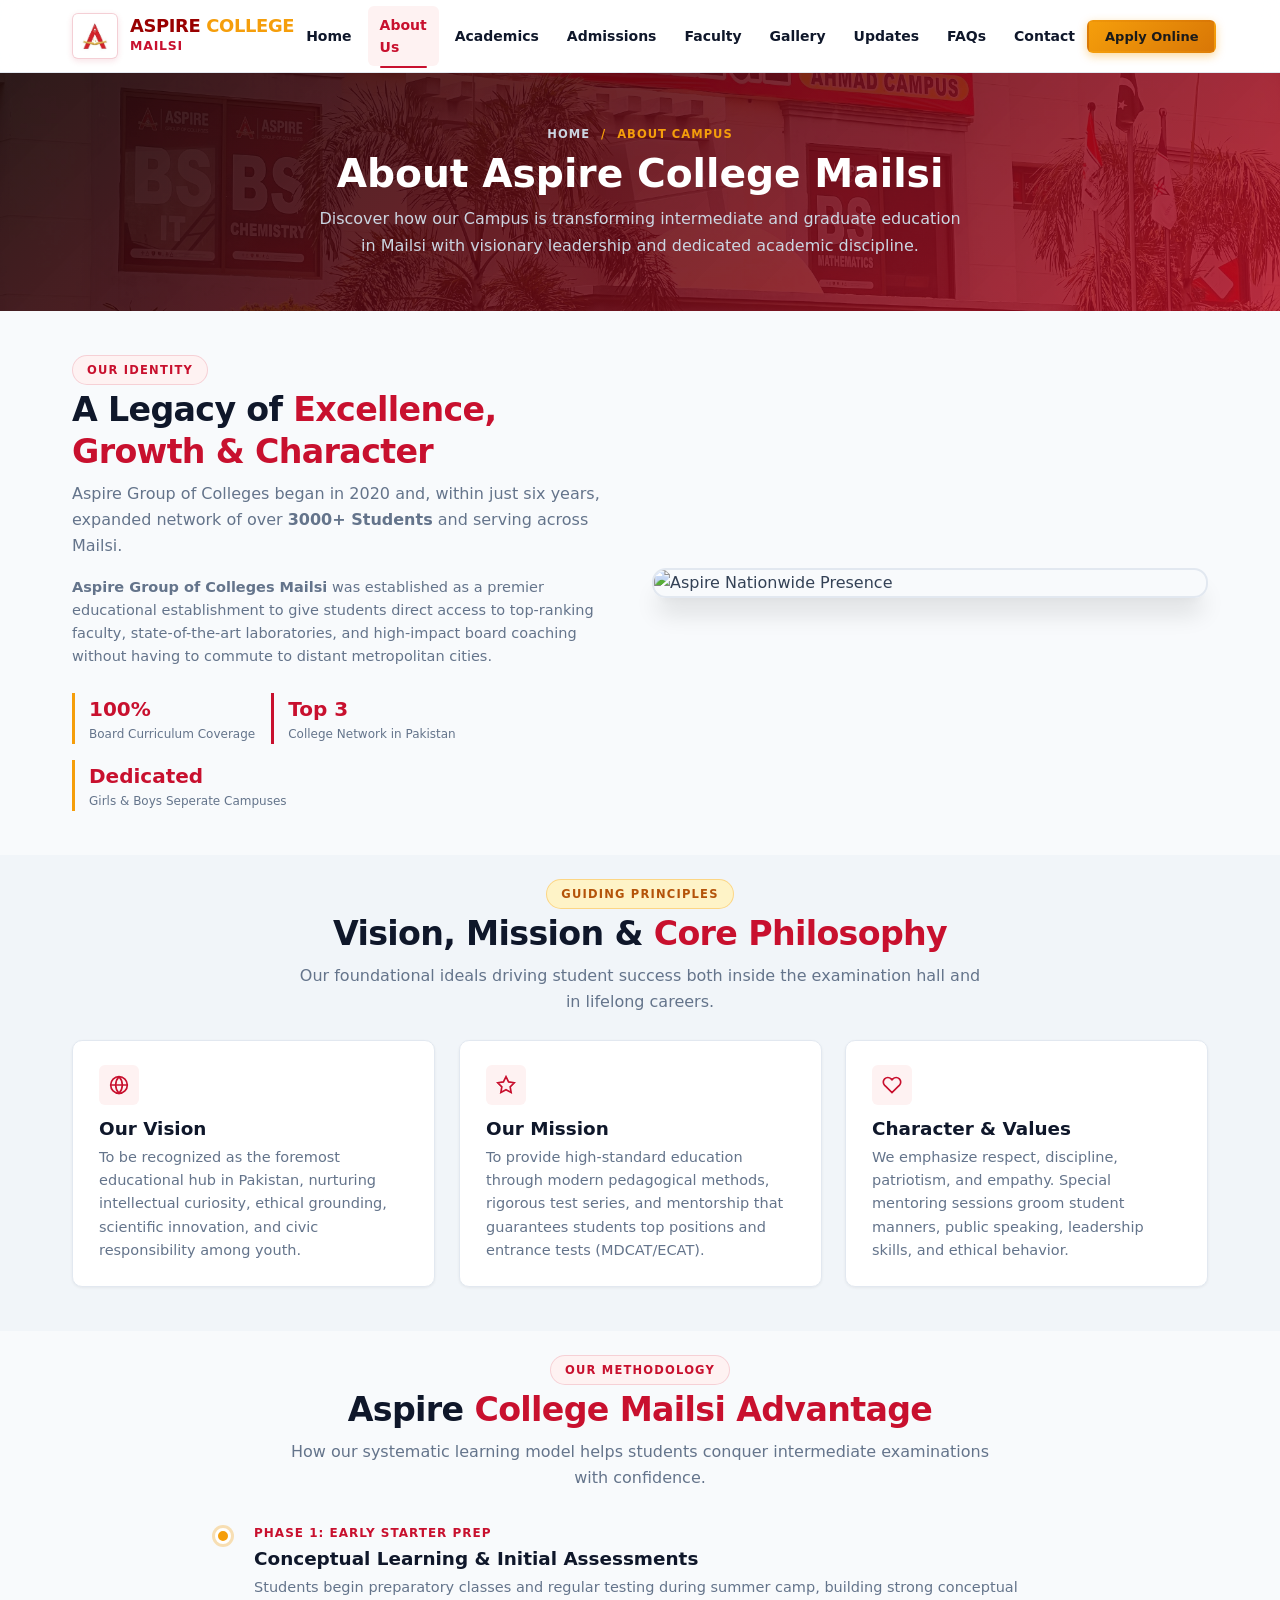
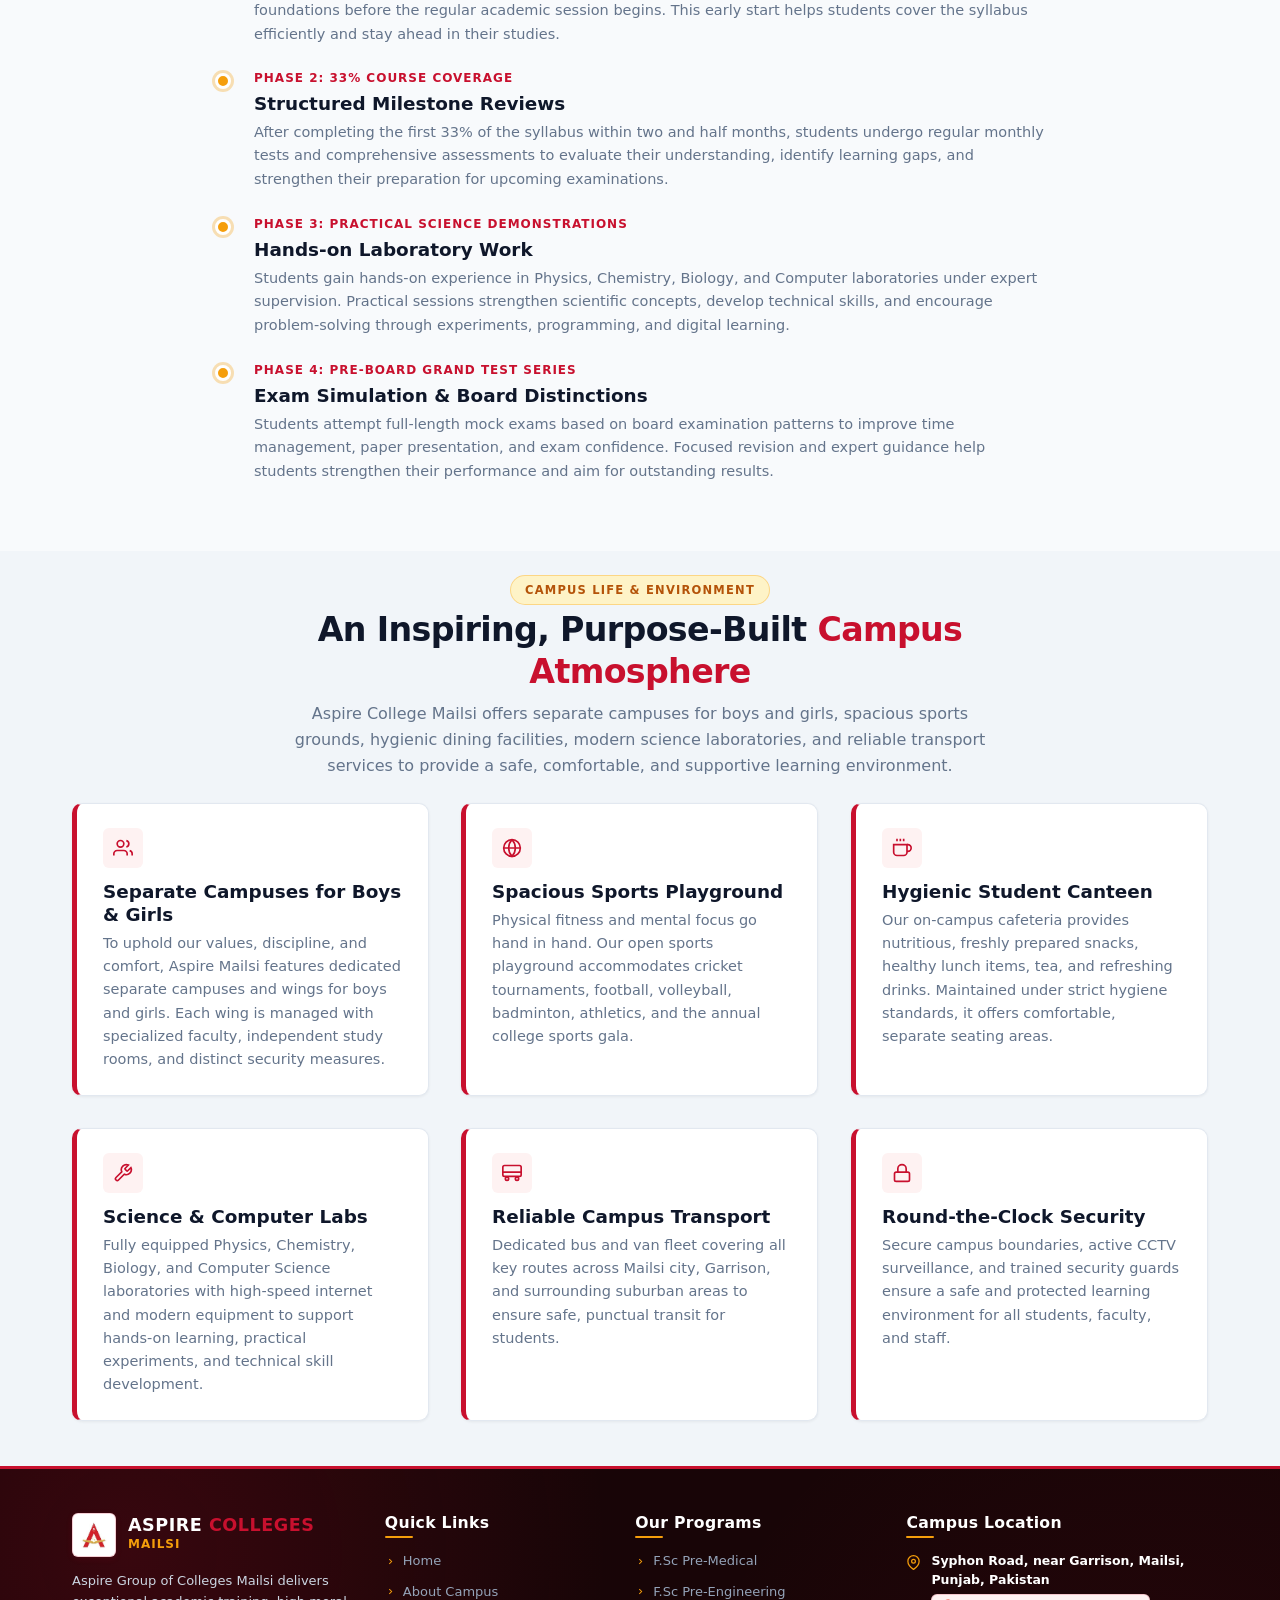
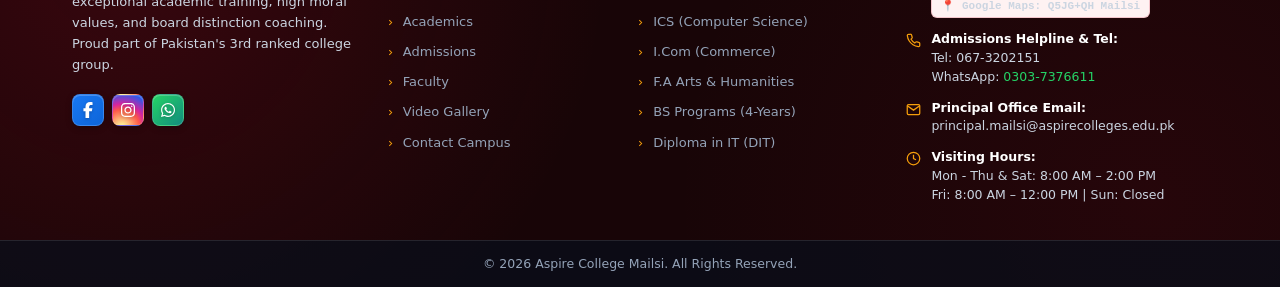
==== commit 0344853c: "Updated Files" ====
--- a/about.html
+++ b/about.html
@@ -122,10 +122,10 @@
         <a href="about.html" class="nav-link active">About Us</a>
         <a href="academics.html" class="nav-link">Academics</a>
         <a href="admissions.html" class="nav-link">Admissions</a>
-        <a href="staff.html" class="nav-link">Staff & Faculty</a>
+        <a href="staff.html" class="nav-link">Faculty</a>
         <a href="gallery.html" class="nav-link">Gallery</a>
         <a href="updates.html" class="nav-link">Updates</a>
-        <a href="help.html" class="nav-link">Help & FAQ</a>
+        <a href="help.html" class="nav-link">FAQs</a>
         <a href="contact.html" class="nav-link">Contact</a>
       </nav>
 
@@ -152,10 +152,10 @@
       <a href="about.html" class="mobile-nav-link active">About Us</a>
       <a href="academics.html" class="mobile-nav-link">Academics</a>
       <a href="admissions.html" class="mobile-nav-link">Admissions</a>
-      <a href="staff.html" class="mobile-nav-link">Staff & Faculty</a>
+      <a href="staff.html" class="mobile-nav-link">Faculty</a>
       <a href="gallery.html" class="mobile-nav-link">Gallery</a>
-      <a href="updates.html" class="mobile-nav-link">News & Updates</a>
-      <a href="help.html" class="mobile-nav-link">Help & FAQs</a>
+      <a href="updates.html" class="mobile-nav-link">Updates</a>
+      <a href="help.html" class="mobile-nav-link">FAQs</a>
       <a href="contact.html" class="mobile-nav-link">Contact Us</a>
     </nav>
   </aside>
@@ -184,7 +184,7 @@
             Aspire Group of Colleges began in 2020 and, within just six years, expanded network of over <strong>3000+ Students</strong> and serving across Mailsi.
           </p>
           <p class="card-text">
-            <strong>Aspire Group of Colleges Mailsi</strong> on Syphon Road near Garrison was established as a premier educational establishment to give students in the Mailsi tehsil direct access to top-ranking faculty, state-of-the-art laboratories, and high-impact board coaching without having to commute to distant metropolitan cities.
+            <strong>Aspire Group of Colleges Mailsi</strong> was established as a premier educational establishment to give students direct access to top-ranking faculty, state-of-the-art laboratories, and high-impact board coaching without having to commute to distant metropolitan cities.
           </p>
           <div style="display: flex; gap: var(--space-md); margin-top: var(--space-lg); flex-wrap: wrap;">
             <div style="border-left: 3px solid var(--color-gold); padding-left: 14px;">
@@ -225,7 +225,7 @@
           </div>
           <h3 class="card-title">Our Vision</h3>
           <p class="card-text">
-            To be recognized as the foremost educational hub in South Punjab, nurturing intellectual curiosity, ethical grounding, scientific innovation, and civic responsibility among youth.
+            To be recognized as the foremost educational hub in Pakistan, nurturing intellectual curiosity, ethical grounding, scientific innovation, and civic responsibility among youth.
           </p>
         </div>
 
@@ -235,7 +235,7 @@
           </div>
           <h3 class="card-title">Our Mission</h3>
           <p class="card-text">
-            To provide high-standard education through modern pedagogical methods, rigorous test series, and mentorship that guarantees students top positions in BISE Multan and entrance tests (MDCAT/ECAT).
+            To provide high-standard education through modern pedagogical methods, rigorous test series, and mentorship that guarantees students top positions and entrance tests (MDCAT/ECAT).
           </p>
         </div>
 
@@ -264,26 +264,26 @@
       <div class="timeline">
         <div class="timeline-item reveal delay-100">
           <div class="timeline-year">Phase 1: Early Starter Prep</div>
-          <h3 class="card-title">Continuous Testing Session whole the year</h3>
-          <p class="card-text">Directly after Matric examinations, students start preparatory conceptual classes so they are months ahead of standard college calendars.</p>
+          <h3 class="card-title">Conceptual Learning & Initial Assessments</h3>
+          <p class="card-text">Students begin preparatory classes and regular testing during summer camp, building strong conceptual foundations before the regular academic session begins. This early start helps students cover the syllabus efficiently and stay ahead in their studies.</p>
         </div>
 
         <div class="timeline-item reveal delay-200">
-          <div class="timeline-year">Phase 2: 33% Course Coverage & Unit Tests</div>
+          <div class="timeline-year">Phase 2: 33% Course Coverage</div>
           <h3 class="card-title">Structured Milestone Reviews</h3>
-          <p class="card-text">Every 33% of the course completed is immediately followed by two rigorous monthly tests and full sendups to identify learning gaps early.</p>
+          <p class="card-text">After completing the first 33% of the syllabus within two and half months, students undergo regular monthly tests and comprehensive assessments to evaluate their understanding, identify learning gaps, and strengthen their preparation for upcoming examinations.</p>
         </div>
 
         <div class="timeline-item reveal delay-300">
           <div class="timeline-year">Phase 3: Practical Science Demonstrations</div>
           <h3 class="card-title">Hands-on Laboratory Work</h3>
-          <p class="card-text">Students spend weekly laboratory hours performing Physics, Chemistry, and Biology experiments under expert supervision.</p>
+          <p class="card-text">Students gain hands-on experience in Physics, Chemistry, Biology, and Computer laboratories under expert supervision. Practical sessions strengthen scientific concepts, develop technical skills, and encourage problem-solving through experiments, programming, and digital learning.</p>
         </div>
 
         <div class="timeline-item reveal delay-400">
           <div class="timeline-year">Phase 4: Pre-Board Grand Test Series</div>
           <h3 class="card-title">Exam Simulation & Board Distinctions</h3>
-          <p class="card-text">Full-length BISE pattern mock tests, paper presentation seminars, and past 10-year paper solutions guarantee high distinction marks.</p>
+          <p class="card-text">Students attempt full-length mock exams based on board examination patterns to improve time management, paper presentation, and exam confidence. Focused revision and expert guidance help students strengthen their performance and aim for outstanding results.</p>
         </div>
       </div>
     </div>
@@ -295,7 +295,7 @@
       <div class="section-header reveal text-center">
         <span class="section-tag gold">Campus Life & Environment</span>
         <h2 class="section-title">An Inspiring, Purpose-Built <span class="highlight">Campus Atmosphere</span></h2>
-        <p class="section-description">At Aspire College Mailsi, our campus on Syphon Road provides separate learning wings for boys and girls, expansive athletic spaces, hygienic dining, modern science laboratories, and reliable student transport.</p>
+        <p class="section-description">Aspire College Mailsi offers separate campuses for boys and girls, spacious sports grounds, hygienic dining facilities, modern science laboratories, and reliable transport services to provide a safe, comfortable, and supportive learning environment.</p>
       </div>
 
       <div class="grid grid-3" style="gap: var(--space-xl);">
@@ -339,7 +339,7 @@
           </div>
           <h3 class="card-title">Science & Computer Labs</h3>
           <p class="card-text">
-            Fully equipped Physics, Chemistry, Biology, and Computer Science laboratories with high-speed internet and standard experimental apparatus for BISE Multan practicals.
+            Fully equipped Physics, Chemistry, Biology, and Computer Science laboratories with high-speed internet and modern equipment to support hands-on learning, practical experiments, and technical skill development.
           </p>
         </div>
 
@@ -361,7 +361,7 @@
           </div>
           <h3 class="card-title">Round-the-Clock Security</h3>
           <p class="card-text">
-            Gated boundaries, active CCTV surveillance, and trained campus guards on Syphon Road ensure a safe, protected learning sanctuary for every student and faculty member.
+            Secure campus boundaries, active CCTV surveillance, and trained security guards ensure a safe and protected learning environment for all students, faculty, and staff.
           </p>
         </div>
       </div>
@@ -388,13 +388,13 @@
           </p>
           <div class="social-links">
             <a href="https://www.facebook.com/p/Aspire-College-Mailsi-100057492817780/" target="_blank" rel="noopener noreferrer" class="social-btn social-fb" title="Facebook">
-              <svg viewBox="0 0 24 24"><path d="M18 2h-3a5 5 0 0 0-5 5v3H7v4h3v8h4v-8h3l1-4h-4V7a1 1 0 0 1 1-1h3z"/></svg>
+              <svg viewBox="0 0 320 512" aria-hidden="true"><path fill="currentColor" d="M80 299.3V512H196V299.3h86.5l18-97.8H196V166.9c0-51.7 20.3-71.5 72.7-71.5c16.3 0 29.4 .4 37 1.2V7.9C291.4 4 256.4 0 236.2 0C129.3 0 80 50.5 80 159.4v42.1H14v97.8H80z"/></svg>
             </a>
             <a href="https://www.instagram.com/aspirecollegemailsiofficial/" target="_blank" rel="noopener noreferrer" class="social-btn social-insta" title="Instagram">
-              <svg viewBox="0 0 24 24" fill="none" stroke="currentColor" stroke-width="2" stroke-linecap="round" stroke-linejoin="round"><rect x="2" y="2" width="20" height="20" rx="5" ry="5"></rect><path d="M16 11.37A4 4 0 1 1 12.63 8 4 4 0 0 1 16 11.37z"></path><line x1="17.5" y1="6.5" x2="17.51" y2="6.5"></line></svg>
+              <svg viewBox="0 0 448 512" aria-hidden="true"><path fill="currentColor" d="M224.1 141c-63.6 0-114.9 51.3-114.9 114.9s51.3 114.9 114.9 114.9S339 319.5 339 255.9 287.7 141 224.1 141zm0 189.6c-41.1 0-74.7-33.5-74.7-74.7s33.5-74.7 74.7-74.7 74.7 33.5 74.7 74.7-33.6 74.7-74.7 74.7zm146.4-194.3c0 14.9-12 26.8-26.8 26.8-14.9 0-26.8-12-26.8-26.8s12-26.8 26.8-26.8 26.8 12 26.8 26.8zm76.1 27.2c-1.7-35.9-9.9-67.7-36.2-93.9-26.2-26.2-58-34.4-93.9-36.2-37-2.1-147.9-2.1-184.9 0-35.8 1.7-67.6 9.9-93.9 36.1s-34.4 58-36.2 93.9c-2.1 37-2.1 147.9 0 184.9 1.7 35.9 9.9 67.7 36.2 93.9s58 34.4 93.9 36.2c37 2.1 147.9 2.1 184.9 0 35.9-1.7 67.7-9.9 93.9-36.2 26.2-26.2 34.4-58 36.2-93.9 2.1-37 2.1-147.8 0-184.8zM398.8 388c-7.8 19.6-22.9 34.7-42.6 42.6-29.5 11.7-99.5 9-132.1 9s-102.7 2.6-132.1-9c-19.6-7.8-34.7-22.9-42.6-42.6-11.7-29.5-9-99.5-9-132.1s-2.6-102.7 9-132.1c7.8-19.6 22.9-34.7 42.6-42.6 29.5-11.7 99.5-9 132.1-9s102.7-2.6 132.1 9c19.6 7.8 34.7 22.9 42.6 42.6 11.7 29.5 9 99.5 9 132.1s2.7 102.7-9 132.1z"/></svg>
             </a>
             <a href="https://api.whatsapp.com/send?phone=923037376611" target="_blank" rel="noopener noreferrer" class="social-btn social-wa" title="WhatsApp Helpline">
-              <svg viewBox="0 0 24 24"><path d="M21 11.5a8.38 8.38 0 0 1-.9 3.8 8.5 8.5 0 0 1-7.6 4.7 8.38 8.38 0 0 1-3.8-.9L3 21l1.9-5.7a8.38 8.38 0 0 1-.9-3.8 8.5 8.5 0 0 1 4.7-7.6 8.38 8.38 0 0 1 3.8-.9h.5a8.48 8.48 0 0 1 8 8v.5z"></path></svg>
+              <svg viewBox="0 0 448 512" aria-hidden="true"><path fill="currentColor" d="M380.9 97.1C339 55.1 283.2 32 223.9 32c-122.4 0-222 99.6-222 222 0 39.1 10.2 77.3 29.6 111L0 480l117.7-30.9c32.4 17.7 68.9 27 106.1 27h.1c122.3 0 224.1-99.6 224.1-222 0-59.3-25.2-115-67.1-157zm-157 341.6c-33.2 0-65.7-8.9-94-25.7l-6.7-4-69.8 18.3L72 359.2l-4.4-7c-18.5-29.4-28.2-63.3-28.2-98.2 0-101.7 82.8-184.5 184.6-184.5 49.3 0 95.6 19.2 130.4 54.1 34.8 34.9 56.2 81.2 56.1 130.5 0 101.8-84.9 184.6-186.6 184.6zm101.2-138.2c-5.5-2.8-32.8-16.2-37.9-18-5.1-1.9-8.8-2.8-12.5 2.8-3.7 5.6-14.3 18-17.6 21.8-3.2 3.7-6.5 4.2-12 1.4-32.6-16.3-54-29.1-75.5-66-5.7-9.8 5.7-9.1 16.3-30.3 1.8-3.7.9-6.9-.5-9.7-1.4-2.8-12.5-30.1-17.1-41.2-4.5-10.8-9.1-9.3-12.5-9.5-3.2-.2-6.9-.2-10.6-.2-3.7 0-9.7 1.4-14.8 6.9-5.1 5.6-19.4 19-19.4 46.3 0 27.3 19.9 53.7 22.6 57.4 2.8 3.7 39.1 59.7 94.8 83.8 35.2 15.2 49 16.5 66.6 13.9 10.7-1.6 32.8-13.4 37.4-26.4 4.6-13 4.6-24.1 3.2-26.4-1.3-2.5-5-3.9-10.5-6.6z"/></svg>
             </a>
           </div>
         </div>
@@ -407,7 +407,7 @@
             <li class="footer-link-item"><a href="about.html"><svg viewBox="0 0 24 24" fill="currentColor"><path d="M8.59 16.59L13.17 12 8.59 7.41 10 6l6 6-6 6-1.41-1.41z"/></svg>About Campus</a></li>
             <li class="footer-link-item"><a href="academics.html"><svg viewBox="0 0 24 24" fill="currentColor"><path d="M8.59 16.59L13.17 12 8.59 7.41 10 6l6 6-6 6-1.41-1.41z"/></svg>Academics</a></li>
             <li class="footer-link-item"><a href="admissions.html"><svg viewBox="0 0 24 24" fill="currentColor"><path d="M8.59 16.59L13.17 12 8.59 7.41 10 6l6 6-6 6-1.41-1.41z"/></svg>Admissions</a></li>
-            <li class="footer-link-item"><a href="staff.html"><svg viewBox="0 0 24 24" fill="currentColor"><path d="M8.59 16.59L13.17 12 8.59 7.41 10 6l6 6-6 6-1.41-1.41z"/></svg>Faculty & Staff</a></li>
+            <li class="footer-link-item"><a href="staff.html"><svg viewBox="0 0 24 24" fill="currentColor"><path d="M8.59 16.59L13.17 12 8.59 7.41 10 6l6 6-6 6-1.41-1.41z"/></svg>Faculty</a></li>
             <li class="footer-link-item"><a href="gallery.html"><svg viewBox="0 0 24 24" fill="currentColor"><path d="M8.59 16.59L13.17 12 8.59 7.41 10 6l6 6-6 6-1.41-1.41z"/></svg>Video Gallery</a></li>
             <li class="footer-link-item"><a href="contact.html"><svg viewBox="0 0 24 24" fill="currentColor"><path d="M8.59 16.59L13.17 12 8.59 7.41 10 6l6 6-6 6-1.41-1.41z"/></svg>Contact Campus</a></li>
           </ul>
@@ -442,8 +442,7 @@
               <svg viewBox="0 0 24 24" fill="none" stroke="currentColor" stroke-width="2"><path d="M22 16.92v3a2 2 0 0 1-2.18 2 19.79 19.79 0 0 1-8.63-3.07 19.5 19.5 0 0 1-6-6 19.79 19.79 0 0 1-3.07-8.67A2 2 0 0 1 4.11 2h3a2 2 0 0 1 2 1.72 12.84 12.84 0 0 0 .7 2.81 2 2 0 0 1-.45 2.11L8.09 9.91a16 16 0 0 0 6 6l1.27-1.27a2 2 0 0 1 2.11-.45 12.84 12.84 0 0 0 2.81.7A2 2 0 0 1 22 16.92z"></path></svg>
               <div>
                 <strong>Admissions Helpline & Tel:</strong><br>
-                <a href="tel:03070891119" style="font-weight: 700; color: var(--color-gold);">0307-0891119</a><br>
-                <span>Tel: </span><a href="tel:0673202151">067-3202151</a> | <span>WhatsApp: </span><a href="https://api.whatsapp.com/send?phone=923037376611" target="_blank" rel="noopener" style="color: #25d366;">0303-7376611</a>
+                Tel: </span><a href="tel:0673202151">067-3202151</a> <br> <span>WhatsApp:<a href="https://api.whatsapp.com/send?phone=923037376611" target="_blank" rel="noopener" style="color: #25d366;"> 0303-7376611</a>
               </div>
             </div>
             <div class="footer-contact-item">
--- a/css/variables.css
+++ b/css/variables.css
@@ -65,8 +65,8 @@
   --space-md: 1rem;      /* 16px */
   --space-lg: 1.5rem;    /* 24px */
   --space-xl: 2rem;      /* 32px */
-  --space-2xl: 3rem;     /* 48px */
-  --space-3xl: 4.25rem;  /* 68px */
+  --space-2xl: 2.25rem;  /* 36px */
+  --space-3xl: 2.75rem;  /* 44px */
 
   /* Radius */
   --radius-sm: 6px;
@@ -105,8 +105,8 @@
     --space-md: 0.9375rem;  /* 15px */
     --space-lg: 1.35rem;    /* 21.6px */
     --space-xl: 1.8rem;     /* 28.8px */
-    --space-2xl: 2.6rem;    /* 41.6px */
-    --space-3xl: 3.5rem;    /* 56px */
+    --space-2xl: 2rem;      /* 32px */
+    --space-3xl: 2.35rem;   /* 37.6px */
   }
 }
 
@@ -121,7 +121,7 @@
     --space-md: 0.8125rem;  /* 13px */
     --space-lg: 1.15rem;    /* 18.4px */
     --space-xl: 1.5rem;     /* 24px */
-    --space-2xl: 2.15rem;   /* 34.4px */
-    --space-3xl: 2.85rem;   /* 45.6px */
+    --space-2xl: 1.75rem;   /* 28px */
+    --space-3xl: 2rem;      /* 32px */
   }
 }
--- a/css/base.css
+++ b/css/base.css
@@ -120,9 +120,17 @@
   position: relative;
 }
 
+/* Consecutive sections: tighter padding-top to eliminate excessive gaps between sections */
+.section + .section {
+  padding-top: var(--space-lg);
+}
+
 @media (max-width: 768px) {
   .section {
     padding: var(--space-2xl) 0;
+  }
+  .section + .section {
+    padding-top: var(--space-md);
   }
 }
 
@@ -147,7 +155,7 @@
 .section-header {
   text-align: center;
   max-width: 700px;
-  margin: 0 auto var(--space-xl);
+  margin: 0 auto var(--space-lg);
 }
 
 .section-header.text-left {
--- a/css/footer.css
+++ b/css/footer.css
@@ -6,8 +6,8 @@
 .site-footer {
   background-color: var(--color-navy);
   color: #94a3b8;
-  padding-top: 3.75rem;
-  font-size: 13.5px;
+  padding-top: 2.75rem;
+  font-size: 13px;
   border-top: 3px solid var(--color-primary);
   position: relative;
   overflow: hidden;
@@ -26,36 +26,48 @@
 }
 
 .footer-top {
-  padding-bottom: 3rem;
+  padding-bottom: 2.25rem;
   position: relative;
   z-index: 1;
 }
 
 .footer-grid {
   display: grid;
-  grid-template-columns: 1fr;
-  gap: 2.25rem;
-}
-
-@media (min-width: 640px) {
+  grid-template-columns: 1fr 1fr;
+  gap: 1.25rem 1rem;
+}
+
+/* On mobile, Brand/About and Campus Location span both columns */
+.footer-col-about {
+  grid-column: 1 / -1;
+  display: flex;
+  flex-direction: column;
+  gap: 11px;
+}
+
+.footer-grid > div:last-child {
+  grid-column: 1 / -1;
+}
+
+@media (min-width: 768px) {
   .footer-grid {
     grid-template-columns: repeat(2, 1fr);
-    gap: 2.75rem 2.25rem;
+    gap: 2rem 1.85rem;
+  }
+  .footer-col-about {
+    grid-column: auto;
+    gap: 13px;
+  }
+  .footer-grid > div:last-child {
+    grid-column: auto;
   }
 }
 
 @media (min-width: 1024px) {
   .footer-grid {
-    grid-template-columns: 1.4fr 1.05fr 1.15fr 1.4fr;
-    gap: 2.75rem 2.5rem;
-  }
-}
-
-/* Footer Column 1: Brand & About */
-.footer-col-about {
-  display: flex;
-  flex-direction: column;
-  gap: 16px;
+    grid-template-columns: 1.35fr 1.05fr 1.15fr 1.45fr;
+    gap: 2.1rem 2rem;
+  }
 }
 
 .footer-brand {
@@ -85,9 +97,9 @@
 }
 
 .footer-desc {
-  line-height: 1.68;
+  line-height: 1.62;
   color: #cbd5e1;
-  font-size: 13.5px;
+  font-size: 13px;
   margin: 0;
 }
 
@@ -135,13 +147,26 @@
 }
 
 .social-btn svg {
-  width: 16px;
-  height: 16px;
   fill: currentColor;
   filter: drop-shadow(0 1px 1.5px rgba(0, 0, 0, 0.25));
   transition: transform var(--transition-fast);
 }
 
+.social-btn.social-fb svg {
+  width: 14px;
+  height: 16px;
+}
+
+.social-btn.social-insta svg {
+  width: 16px;
+  height: 16px;
+}
+
+.social-btn.social-wa svg {
+  width: 16px;
+  height: 16px;
+}
+
 .social-btn.social-fb {
   background: linear-gradient(135deg, #1877f2 0%, #0d65d9 100%);
 }
@@ -178,14 +203,85 @@
   transform: scale(1.08);
 }
 
+/* Developer Credit - Compact, subtle & professional */
+.footer-dev-credit {
+  display: inline-flex;
+  align-items: center;
+  flex-wrap: wrap;
+  gap: 7px;
+  margin-top: 5px;
+  font-size: 11.5px;
+  color: #94a3b8;
+}
+
+.dev-credit-text {
+  color: #94a3b8;
+  font-size: 11.5px;
+  letter-spacing: 0.2px;
+}
+
+.dev-credit-link {
+  display: inline-flex;
+  align-items: center;
+  gap: 6px;
+  padding: 3px 8px 3px 4px;
+  background: rgba(255, 255, 255, 0.05);
+  border: 1px solid rgba(255, 255, 255, 0.12);
+  border-radius: 999px;
+  text-decoration: none;
+  color: #f1f5f9;
+  font-size: 11.5px;
+  font-weight: 600;
+  line-height: 1;
+  transition: all var(--transition-fast);
+}
+
+.dev-credit-avatar {
+  width: 20px;
+  height: 20px;
+  border-radius: 50%;
+  object-fit: cover;
+  border: 1px solid var(--color-gold);
+  flex-shrink: 0;
+}
+
+.dev-credit-name {
+  color: #f8fafc;
+  letter-spacing: 0.2px;
+}
+
+.dev-linkedin-icon {
+  width: 12px;
+  height: 12px;
+  fill: #0a66c2;
+  flex-shrink: 0;
+  transition: transform var(--transition-fast);
+}
+
+.dev-credit-link:hover {
+  background: rgba(10, 102, 194, 0.2);
+  border-color: rgba(10, 102, 194, 0.5);
+  transform: translateY(-1px);
+  box-shadow: 0 2px 8px rgba(0, 0, 0, 0.3);
+}
+
+.dev-credit-link:hover .dev-credit-name {
+  color: #ffffff;
+}
+
+.dev-credit-link:hover .dev-linkedin-icon {
+  transform: scale(1.15);
+  fill: #0077b5;
+}
+
 /* Footer Columns: Links */
 .footer-heading {
   color: #ffffff;
-  font-size: 1.05rem;
+  font-size: 0.98rem;
   font-weight: 700;
-  margin-bottom: 20px;
+  margin-bottom: 14px;
   position: relative;
-  padding-bottom: 8px;
+  padding-bottom: 6px;
   letter-spacing: 0.3px;
 }
 
@@ -194,8 +290,8 @@
   position: absolute;
   bottom: 0;
   left: 0;
-  width: 34px;
-  height: 2.5px;
+  width: 28px;
+  height: 2px;
   background: var(--color-gold);
   border-radius: 2px;
 }
@@ -203,7 +299,7 @@
 .footer-links {
   display: flex;
   flex-direction: column;
-  gap: 11px;
+  gap: 8.5px;
   list-style: none;
   padding: 0;
   margin: 0;
@@ -213,9 +309,9 @@
   color: #94a3b8;
   display: inline-flex;
   align-items: center;
-  gap: 8px;
-  font-size: 13.5px;
-  line-height: 1.5;
+  gap: 7px;
+  font-size: 13px;
+  line-height: 1.45;
   transition: all var(--transition-fast);
   text-decoration: none;
 }
@@ -242,15 +338,15 @@
 .footer-contact-list {
   display: flex;
   flex-direction: column;
-  gap: 15px;
+  gap: 12px;
 }
 
 .footer-contact-item {
   display: flex;
   align-items: flex-start;
-  gap: 12px;
-  line-height: 1.55;
-  font-size: 13px;
+  gap: 10px;
+  line-height: 1.5;
+  font-size: 12.5px;
   color: #cbd5e1;
 }
 
@@ -300,7 +396,7 @@
 .footer-bottom {
   background: rgba(8, 14, 26, 0.75);
   border-top: 1px solid rgba(255, 255, 255, 0.1);
-  padding: 18px 0;
+  padding: 13px 0;
   position: relative;
   z-index: 1;
 }
@@ -320,46 +416,127 @@
 }
 
 .copyright-text {
-  font-size: 13px;
+  font-size: 12.5px;
   color: #94a3b8;
-}
-
-.footer-bottom-links {
-  display: flex;
-  align-items: center;
-  gap: 20px;
-  font-size: 12.5px;
-  flex-wrap: wrap;
-  justify-content: center;
-}
-
-.footer-bottom-links a {
-  color: #94a3b8;
-  text-decoration: none;
-  transition: color var(--transition-fast);
-}
-
-.footer-bottom-links a:hover {
-  color: var(--color-gold);
 }
 
 @media (max-width: 767px) {
   .site-footer {
-    padding-top: 2.75rem;
+    padding-top: 1.5rem;
   }
   .footer-top {
-    padding-bottom: 2rem;
+    padding-bottom: 1.15rem;
   }
   .footer-grid {
-    gap: 2rem;
+    gap: 1.25rem 0.85rem;
+  }
+  .footer-col-about {
+    gap: 9px;
+  }
+  .footer-brand {
+    gap: 10px;
+  }
+  .footer-brand .brand-name {
+    font-size: 1.02rem;
+  }
+  .footer-desc {
+    font-size: 12px;
+    line-height: 1.48;
+  }
+  .social-links {
+    margin-top: 2px;
+    gap: 7px;
+  }
+  .social-btn {
+    width: 30px;
+    height: 30px;
+    border-radius: 7px;
+  }
+  .social-btn.social-fb svg {
+    width: 13px;
+    height: 15px;
+  }
+  .social-btn.social-insta svg {
+    width: 15px;
+    height: 15px;
+  }
+  .social-btn.social-wa svg {
+    width: 15px;
+    height: 15px;
+  }
+  .footer-dev-credit {
+    margin-top: 1px;
+    gap: 6px;
+    font-size: 11px;
+  }
+  .dev-credit-text {
+    font-size: 11px;
+  }
+  .dev-credit-link {
+    font-size: 11px;
+    padding: 2px 7px 2px 3px;
+    gap: 5px;
+  }
+  .dev-credit-avatar {
+    width: 18px;
+    height: 18px;
+  }
+  .dev-linkedin-icon {
+    width: 11px;
+    height: 11px;
   }
   .footer-heading {
-    margin-bottom: 14px;
+    font-size: 0.92rem;
+    margin-bottom: 8px;
+    padding-bottom: 4px;
+  }
+  .footer-heading::after {
+    width: 24px;
+    height: 2px;
+  }
+  .footer-links {
+    gap: 6px;
+  }
+  .footer-link-item a {
+    font-size: 12px;
+    line-height: 1.35;
+    gap: 5px;
+  }
+  .footer-link-item a svg {
+    width: 9px;
+    height: 9px;
+  }
+  .footer-contact-list {
+    gap: 8px;
+  }
+  .footer-contact-item {
+    gap: 8px;
+    font-size: 12px;
+    line-height: 1.42;
+  }
+  .footer-contact-item svg {
+    width: 13px;
+    height: 13px;
+    margin-top: 2px;
+  }
+  .footer-plus-code {
+    padding: 2px 7px;
+    font-size: 10px;
+    margin-top: 2px;
   }
   .footer-bottom {
-    padding: 16px 0;
-  }
-  .footer-bottom-links {
-    gap: 12px 16px;
-  }
-}
+    padding: 10px 0;
+  }
+  .copyright-text {
+    font-size: 11.5px;
+  }
+}
+
+@media (min-width: 480px) and (max-width: 767px) {
+  .footer-contact-list {
+    display: grid;
+    grid-template-columns: 1fr 1fr;
+    gap: 10px 14px;
+  }
+}
+
--- a/css/components.css
+++ b/css/components.css
@@ -13,6 +13,9 @@
   position: relative;
   overflow: hidden;
   box-shadow: var(--shadow-sm);
+  display: flex;
+  flex-direction: column;
+  height: 100%;
 }
 
 .card:hover {
@@ -56,8 +59,30 @@
   font-size: 14.5px;
   color: var(--color-text-muted);
   line-height: 1.6;
-  margin-bottom: 12px;
-}
+  margin-bottom: 16px;
+  flex-grow: 1;
+}
+
+.card .btn,
+.card > .btn,
+.card > a.btn {
+  margin-top: auto;
+  align-self: flex-start;
+}
+
+.card.text-center .btn,
+.card.text-center > .btn,
+.card.text-center > a.btn {
+  align-self: center;
+}
+
+/* Feature Cards Grid (Why Choose Us) - Equal Height Cards on Desktop */
+@media (min-width: 992px) {
+  .feature-cards-grid > .card {
+    min-height: 335px;
+  }
+}
+
 
 /* Program Specific Card */
 .program-card {
@@ -141,6 +166,10 @@
   align-items: center;
 }
 
+.program-card-footer .btn {
+  margin-left: auto;
+}
+
 /* Card & Program Card Responsive for Mini Tabs (max-width: 991px) */
 @media (max-width: 991px) {
   .card {
@@ -205,14 +234,17 @@
   }
 }
 
-/* 2. Stats & Counter Component */
+/* 2. Stats & Counter Component (Luxury Glassmorphic Showcase) */
 .stats-strip {
-  background: linear-gradient(135deg, var(--color-navy), var(--color-primary-dark));
+  background: linear-gradient(135deg, rgba(16, 5, 8, 0.95) 0%, rgba(120, 10, 26, 0.92) 50%, rgba(20, 7, 14, 0.96) 100%);
+  backdrop-filter: blur(16px);
+  -webkit-backdrop-filter: blur(16px);
+  border: 1.5px solid rgba(251, 191, 36, 0.38);
   color: #ffffff;
-  padding: 26px 0;
-  border-radius: var(--radius-lg);
-  box-shadow: var(--shadow-lg);
-  margin-top: -34px;
+  padding: 28px 20px;
+  border-radius: 18px;
+  box-shadow: 0 20px 50px rgba(0, 0, 0, 0.45), 0 0 35px rgba(200, 16, 46, 0.22), inset 0 1px 0 rgba(255, 255, 255, 0.22);
+  margin-top: -38px;
   position: relative;
   z-index: 10;
 }
@@ -226,6 +258,7 @@
 @media (min-width: 992px) {
   .stats-grid {
     grid-template-columns: repeat(4, 1fr);
+    gap: 0;
   }
 }
 
@@ -234,46 +267,72 @@
   flex-direction: column;
   align-items: center;
   text-align: center;
-  padding: 0 var(--space-sm);
+  padding: 6px 14px;
   position: relative;
-}
-
-.stat-item:not(:last-child)::after {
-  content: "";
-  position: absolute;
-  right: 0;
-  top: 15%;
-  height: 70%;
-  width: 1px;
-  background: rgba(255, 255, 255, 0.15);
-  display: none;
+  transition: transform var(--transition-normal);
+}
+
+.stat-item:hover {
+  transform: translateY(-3px);
 }
 
 @media (min-width: 992px) {
   .stat-item:not(:last-child)::after {
+    content: "";
+    position: absolute;
+    right: 0;
+    top: 10%;
+    height: 80%;
+    width: 1px;
+    background: linear-gradient(to bottom, transparent, rgba(255, 255, 255, 0.18), transparent);
     display: block;
   }
 }
 
-.stat-icon {
-  width: 30px;
-  height: 30px;
-  margin-bottom: 4px;
-  color: var(--color-gold);
+.stat-icon-wrapper {
+  width: 44px;
+  height: 44px;
+  border-radius: 12px;
+  background: rgba(251, 191, 36, 0.14);
+  border: 1px solid rgba(251, 191, 36, 0.35);
+  box-shadow: 0 4px 12px rgba(0, 0, 0, 0.2), inset 0 1px 0 rgba(255, 255, 255, 0.25);
+  display: flex;
+  align-items: center;
+  justify-content: center;
+  color: #fbbf24;
+  margin-bottom: 10px;
+  transition: all var(--transition-fast);
+}
+
+.stat-item:hover .stat-icon-wrapper {
+  background: rgba(251, 191, 36, 0.25);
+  border-color: #fbbf24;
+  transform: scale(1.08);
+  box-shadow: 0 6px 16px rgba(245, 158, 11, 0.35);
+}
+
+.stat-icon-wrapper svg {
+  width: 22px;
+  height: 22px;
 }
 
 .stat-number {
   font-family: var(--font-family-heading);
-  font-size: clamp(1.65rem, 2.5vw, 2.25rem);
+  font-size: clamp(1.85rem, 2.7vw, 2.45rem);
   font-weight: 800;
   color: #ffffff;
   line-height: 1.1;
-  display: flex;
-  align-items: center;
+  display: inline-flex;
+  align-items: baseline;
+  justify-content: center;
+  letter-spacing: -0.5px;
+  text-shadow: 0 2px 10px rgba(0, 0, 0, 0.35);
 }
 
 .stat-suffix {
-  color: var(--color-gold);
+  color: #fbbf24;
+  font-size: 0.9em;
+  font-weight: 800;
   margin-left: 2px;
 }
 
@@ -281,45 +340,74 @@
   font-size: 11.5px;
   font-weight: 700;
   text-transform: uppercase;
-  letter-spacing: 0.9px;
-  color: #cbd5e1;
-  margin-top: 4px;
-}
-
-/* Stats Responsive for Mini Tabs (max-width: 991px) */
+  letter-spacing: 0.8px;
+  color: #e2e8f0;
+  margin-top: 6px;
+  line-height: 1.35;
+}
+
+/* Stats Responsive for Tablets (max-width: 991px) */
 @media (max-width: 991px) {
   .stats-strip {
-    padding: 20px 0;
-  }
-  .stat-icon {
-    width: 26px;
-    height: 26px;
+    padding: 22px 16px;
+    margin-top: -30px;
+    border-radius: 16px;
+  }
+  .stat-icon-wrapper {
+    width: 38px;
+    height: 38px;
+    margin-bottom: 8px;
+  }
+  .stat-icon-wrapper svg {
+    width: 19px;
+    height: 19px;
   }
   .stat-number {
-    font-size: clamp(1.45rem, 2.8vw, 1.85rem);
+    font-size: clamp(1.5rem, 3vw, 1.95rem);
   }
   .stat-label {
-    font-size: 10.5px;
-    letter-spacing: 0.7px;
+    font-size: 11px;
+    letter-spacing: 0.6px;
   }
 }
 
 /* Stats Responsive for Mobile Phones (max-width: 768px) */
 @media (max-width: 768px) {
   .stats-strip {
-    padding: 16px 0;
+    padding: 12px 10px;
     margin-top: -24px;
-  }
-  .stat-icon {
-    width: 22px;
-    height: 22px;
+    border-radius: 14px;
+    border-width: 1px;
+  }
+  .stats-grid {
+    gap: 8px;
+  }
+  .stat-item {
+    padding: 10px 6px;
+    background: rgba(255, 255, 255, 0.04);
+    border: 1px solid rgba(255, 255, 255, 0.09);
+    border-radius: 10px;
+  }
+  .stat-icon-wrapper {
+    width: 32px;
+    height: 32px;
+    border-radius: 8px;
+    margin-bottom: 6px;
+  }
+  .stat-icon-wrapper svg {
+    width: 16px;
+    height: 16px;
   }
   .stat-number {
-    font-size: clamp(1.3rem, 4.5vw, 1.6rem);
+    font-size: clamp(1.35rem, 5vw, 1.65rem);
+  }
+  .stat-suffix {
+    font-size: 0.85em;
   }
   .stat-label {
-    font-size: 10px;
-    letter-spacing: 0.5px;
+    font-size: 9.5px;
+    letter-spacing: 0.4px;
+    margin-top: 3px;
   }
 }
 
@@ -983,3 +1071,49 @@
 .form-step.active {
   display: block;
 }
+
+/* Campus Leadership Profiles: Director & Principal Responsive Images */
+.leadership-img {
+  width: 100%;
+  object-fit: cover;
+  border-radius: var(--radius-md);
+  box-shadow: var(--shadow-md);
+  border: 2px solid var(--color-border);
+}
+
+.director-img {
+  max-height: 385px;
+  object-position: center 25%;
+}
+
+.principal-img {
+  max-height: 323px;
+  object-position: center top;
+}
+
+/* Tablet Screens (max-width: 991px) - Director scales to match principal image size */
+@media (max-width: 991px) {
+  .director-img {
+    max-height: 323px !important;
+  }
+  .principal-img {
+    max-height: 323px !important;
+  }
+}
+
+/* Mobile Screens (max-width: 768px) - Both images adapt smoothly for mobile viewports */
+@media (max-width: 768px) {
+  .director-img,
+  .principal-img {
+    max-height: 280px !important;
+  }
+}
+
+/* Small Mobile Screens (max-width: 480px) */
+@media (max-width: 480px) {
+  .director-img,
+  .principal-img {
+    max-height: 240px !important;
+  }
+}
+
